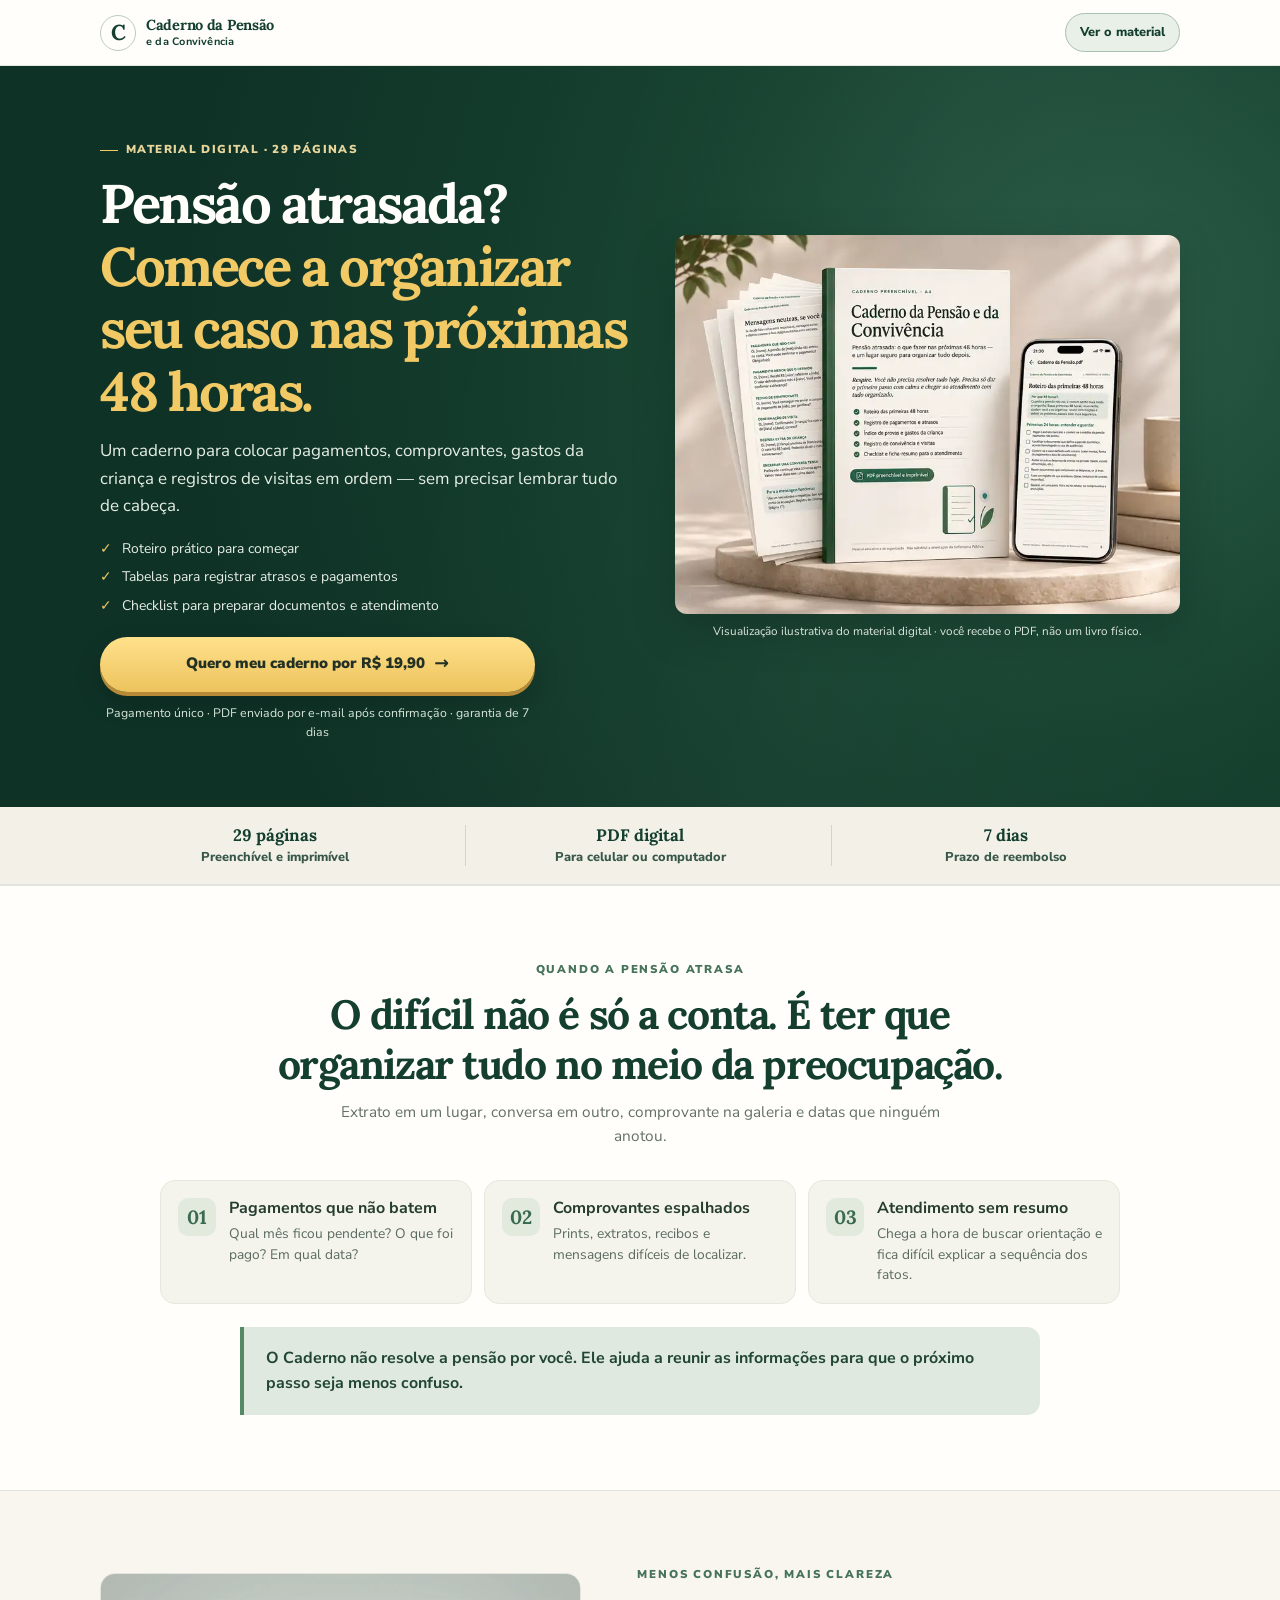
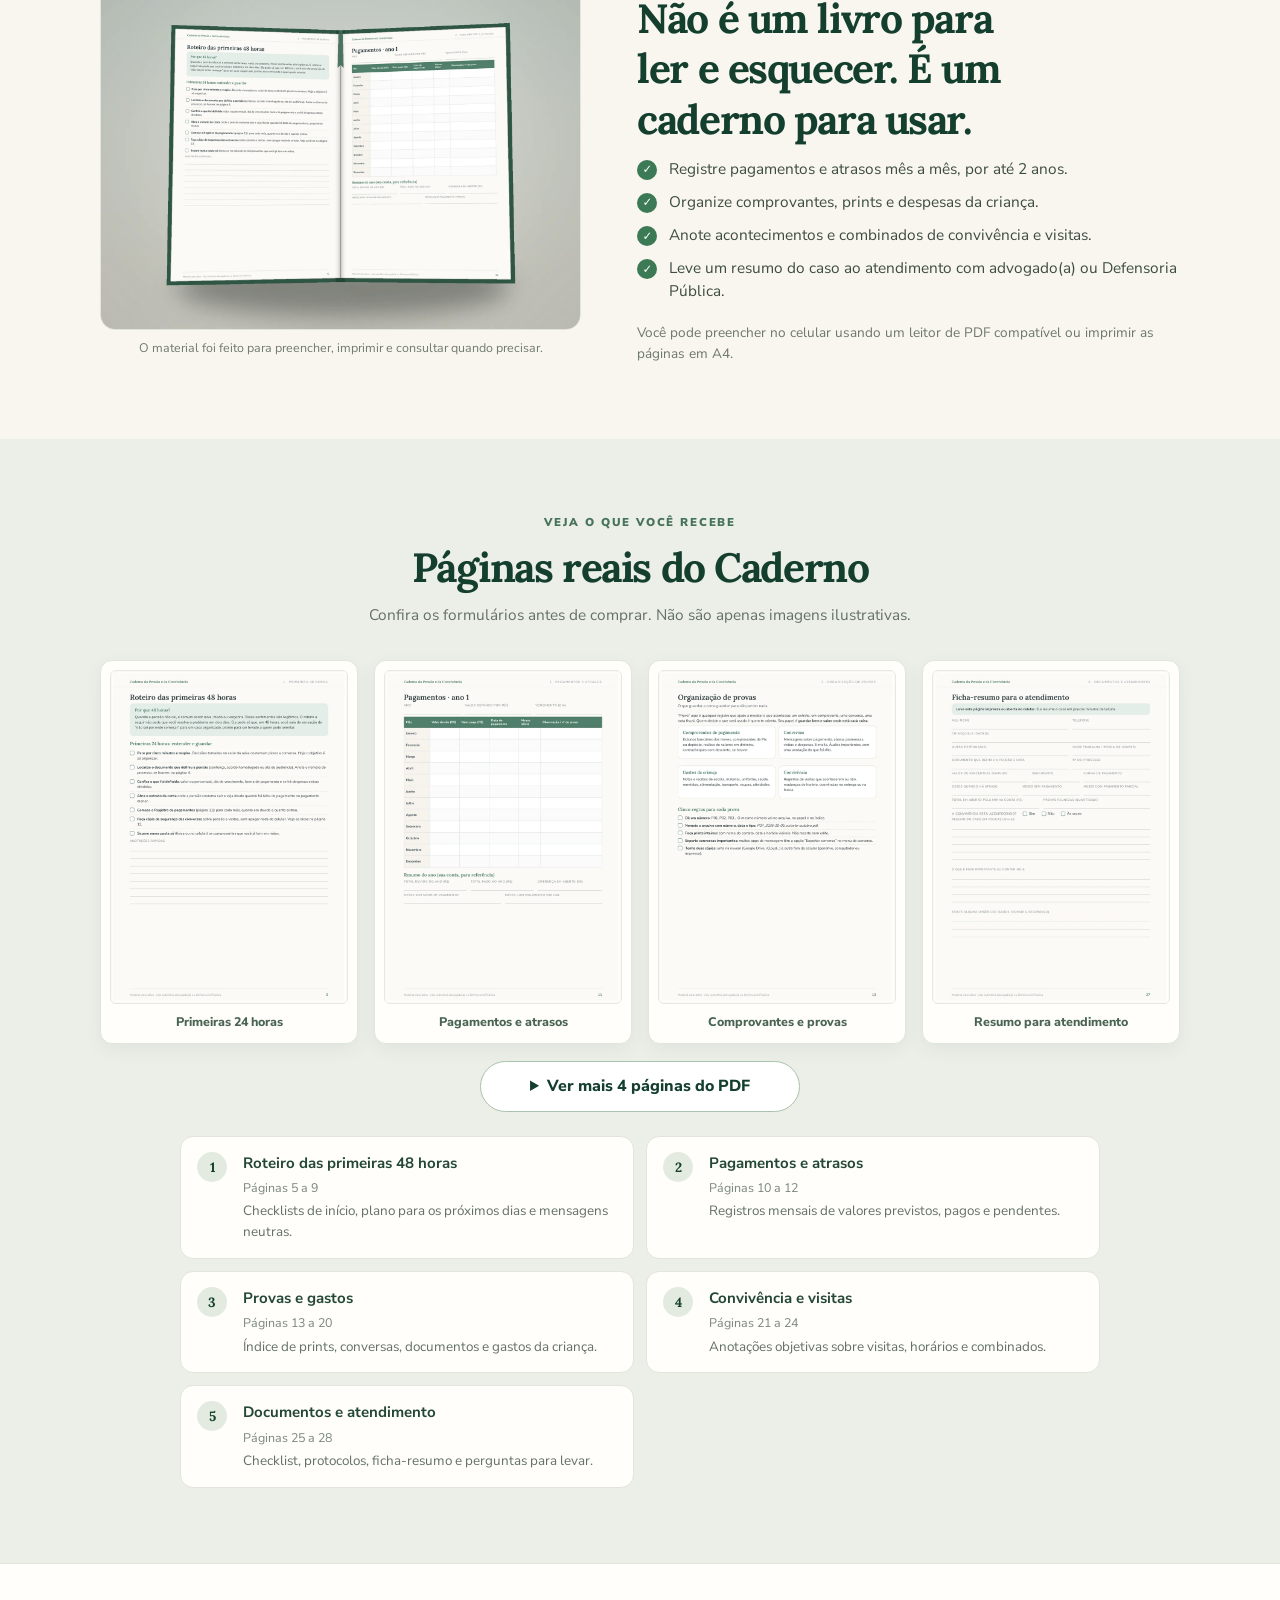
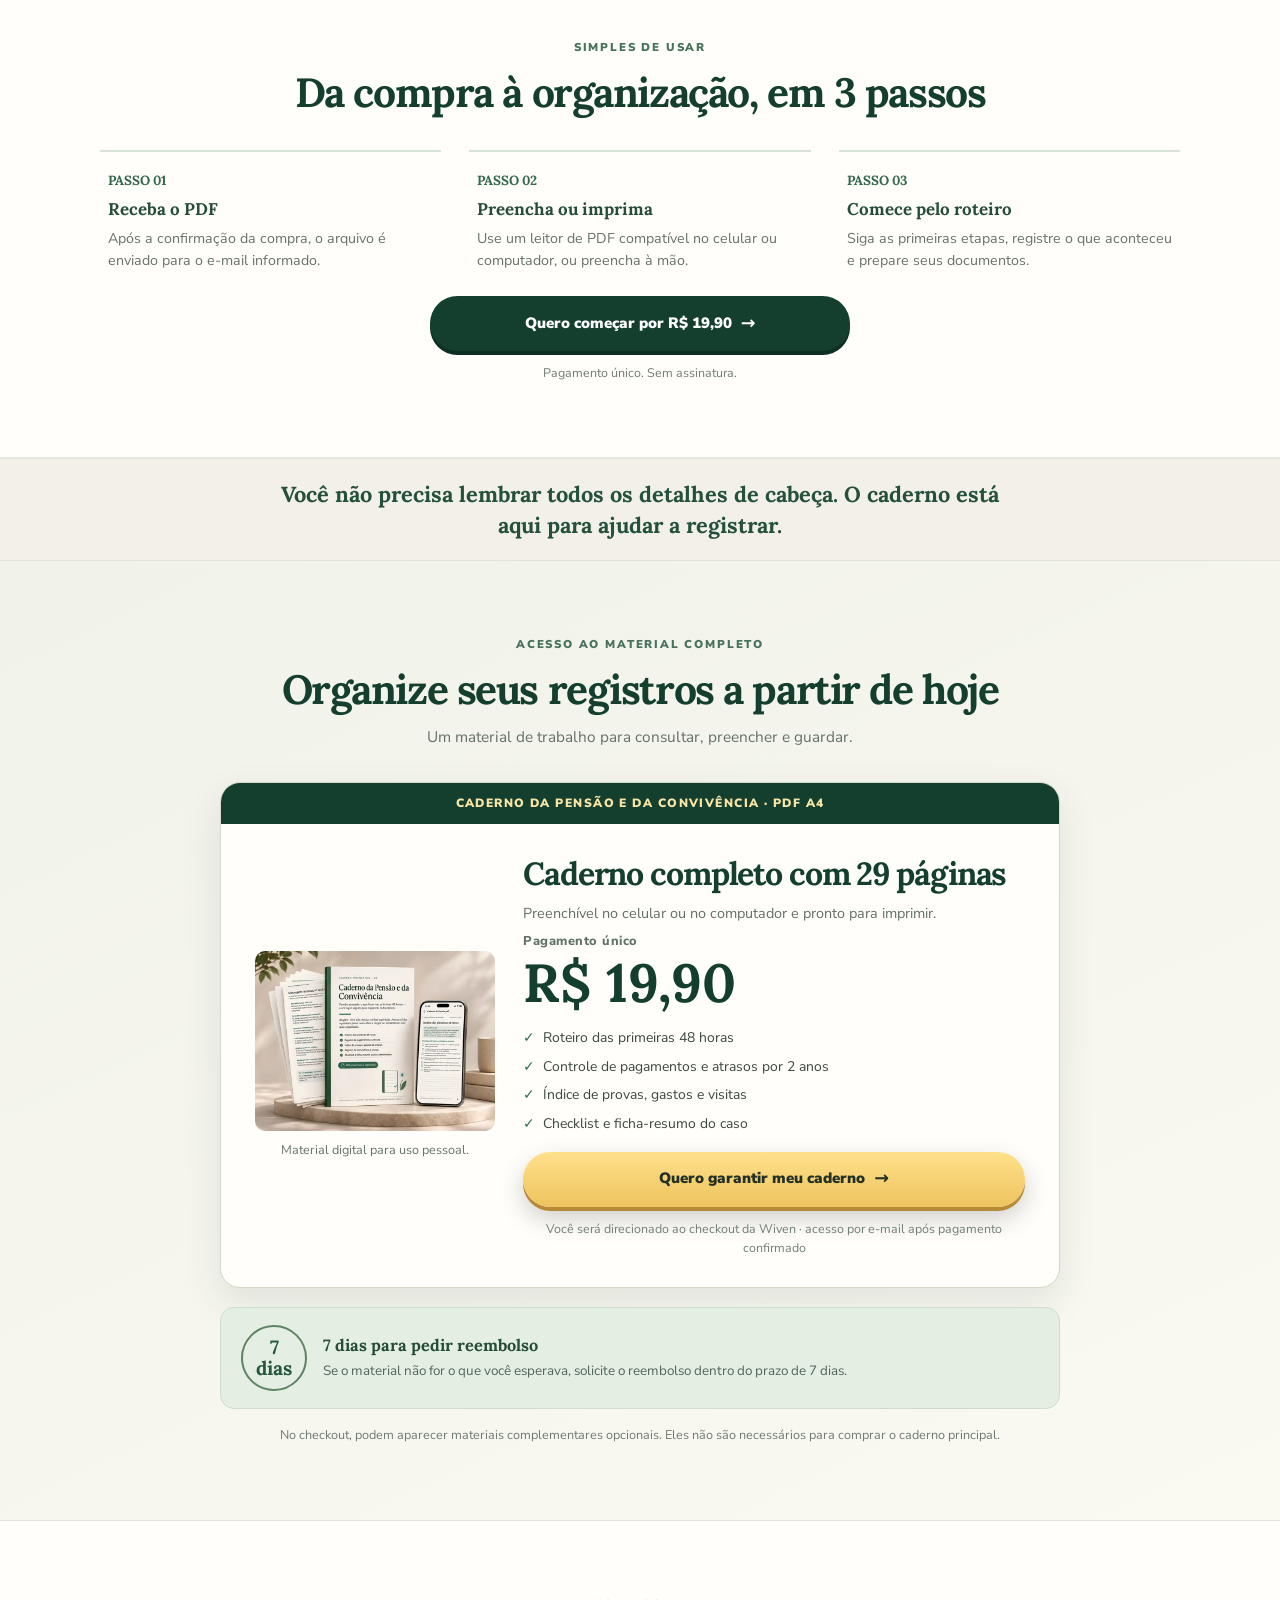
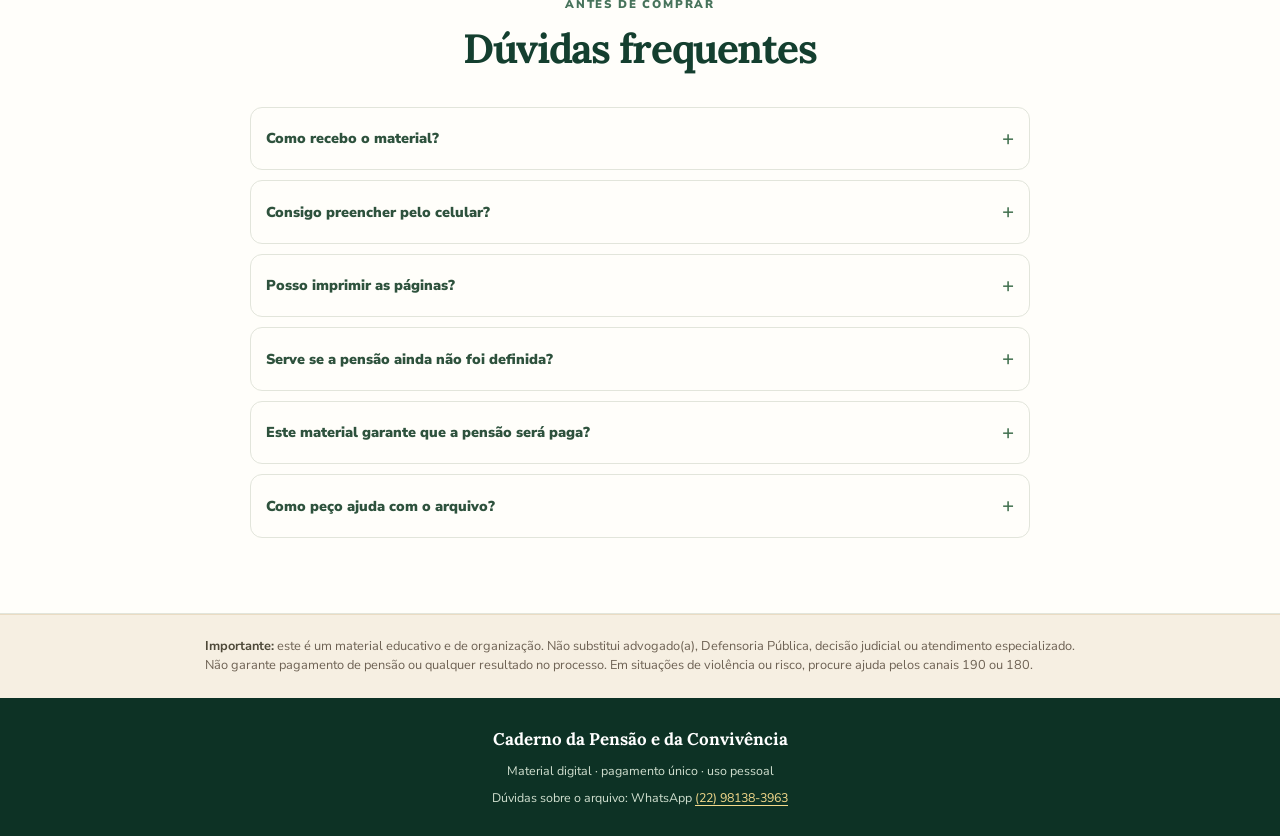
==== index.html @ 946fd2c1 "Redesign Pensao sales page: premium human-centered mobile-first landing" ====
<!doctype html>
<html lang="pt-BR">
<head>
  <meta charset="utf-8">
  <meta name="viewport" content="width=device-width,initial-scale=1">
  <meta name="theme-color" content="#143f2f">
  <meta name="robots" content="noindex,nofollow">
  <title>Caderno da Pensão e da Convivência | Organize seu caso</title>
  <meta name="description" content="Pensão atrasada? Caderno digital com 29 páginas para organizar pagamentos, atrasos, documentos, despesas e convivência. PDF preenchível e imprimível por R$ 19,90.">
  <link rel="canonical" href="https://mundoimprimivel.online/">
  <meta property="og:type" content="website">
  <meta property="og:locale" content="pt_BR">
  <meta property="og:title" content="Caderno da Pensão e da Convivência">
  <meta property="og:description" content="29 páginas para registrar pagamentos, atrasos, gastos, provas e visitas. Material digital preenchível e imprimível.">
  <meta property="og:image" content="https://mundoimprimivel.online/assets/mockup-hero-premium.webp">
  <meta name="twitter:card" content="summary_large_image">
  <link rel="preconnect" href="https://fonts.googleapis.com">
  <link rel="preconnect" href="https://fonts.gstatic.com" crossorigin>
  <link rel="preload" href="assets/mockup-hero-premium.webp" as="image" type="image/webp">
  <link href="https://fonts.googleapis.com/css2?family=Lora:wght@500;600;700&family=Nunito+Sans:wght@400;600;700;800;900&display=swap" rel="stylesheet">
  <link rel="stylesheet" href="landing-v2.css">

  <!-- Meta Pixel: pageview + visualizacao de produto. Compra somente na Wiven. -->
  <script>
    !function(f,b,e,v,n,t,s){if(f.fbq)return;n=f.fbq=function(){n.callMethod?
    n.callMethod.apply(n,arguments):n.queue.push(arguments)};if(!f._fbq)f._fbq=n;
    n.push=n;n.loaded=!0;n.version='2.0';n.queue=[];t=b.createElement(e);t.async=!0;
    t.src=v;s=b.getElementsByTagName(e)[0];s.parentNode.insertBefore(t,s)}
    (window,document,'script','https://connect.facebook.net/en_US/fbevents.js');
    fbq('init','1186425164337289');
    fbq('track','PageView');
    fbq('track','ViewContent',{content_name:'Caderno da Pensao e da Convivencia',content_type:'product'});
  </script>
  <noscript><img height="1" width="1" style="display:none" alt="" src="https://www.facebook.com/tr?id=1186425164337289&amp;ev=PageView&amp;noscript=1"></noscript>
</head>
<body>
<a class="skip" href="#conteudo">Pular para o conteúdo</a>
<header class="topbar">
  <div class="container nav">
    <a class="brand" href="#inicio" aria-label="Voltar ao início da página">
      <span class="brand-icon" aria-hidden="true">C</span>
      <span>Caderno da Pensão<small>e da Convivência</small></span>
    </a>
    <a class="nav-action" href="#previas">Ver o material</a>
  </div>
</header>

<main id="conteudo">
  <section class="hero" id="inicio" aria-labelledby="hero-title">
    <div class="container hero-layout">
      <div class="hero-copy">
        <p class="hero-kicker">Material digital · 29 páginas</p>
        <h1 id="hero-title">Pensão atrasada?<br><em>Comece a organizar seu caso nas próximas 48 horas.</em></h1>
        <p class="hero-lead">Um caderno para colocar pagamentos, comprovantes, gastos da criança e registros de visitas em ordem — sem precisar lembrar tudo de cabeça.</p>
        <ul class="hero-list">
          <li>Roteiro prático para começar</li>
          <li>Tabelas para registrar atrasos e pagamentos</li>
          <li>Checklist para preparar documentos e atendimento</li>
        </ul>
        <div class="hero-offer">
          <a class="button checkout-link" href="https://checkout.wiven.com.br/checkout/cmwqzun040dp701ol4zjjmjjb?offer=0DXLAD1">Quero meu caderno por R$ 19,90 <span class="button-arrow" aria-hidden="true">→</span></a>
          <p class="hero-note">Pagamento único · PDF enviado por e-mail após confirmação · garantia de 7 dias</p>
        </div>
      </div>
      <figure class="hero-image">
        <img src="assets/mockup-hero-premium.webp" alt="Caderno da Pensão e da Convivência com páginas impressas e visualização do PDF no celular" width="800" height="600" fetchpriority="high" decoding="async">
        <figcaption>Visualização ilustrativa do material digital · você recebe o PDF, não um livro físico.</figcaption>
      </figure>
    </div>
  </section>

  <div class="proof-strip" aria-label="Informações essenciais sobre o produto">
    <div class="container proof-grid">
      <div class="proof"><b>29 páginas</b>Preenchível e imprimível</div>
      <div class="proof"><b>PDF digital</b>Para celular ou computador</div>
      <div class="proof"><b>7 dias</b>Prazo de reembolso</div>
    </div>
  </div>

  <section class="section section-alt" id="problema" aria-labelledby="pain-title">
    <div class="container">
      <div class="section-heading">
        <p class="eyebrow">Quando a pensão atrasa</p>
        <h2 id="pain-title">O difícil não é só a conta. É ter que organizar tudo no meio da preocupação.</h2>
        <p class="section-lead">Extrato em um lugar, conversa em outro, comprovante na galeria e datas que ninguém anotou.</p>
      </div>
      <div class="pain-list">
        <article class="pain-item">
          <span class="pain-symbol" aria-hidden="true">01</span>
          <div><h3>Pagamentos que não batem</h3><p>Qual mês ficou pendente? O que foi pago? Em qual data?</p></div>
        </article>
        <article class="pain-item">
          <span class="pain-symbol" aria-hidden="true">02</span>
          <div><h3>Comprovantes espalhados</h3><p>Prints, extratos, recibos e mensagens difíceis de localizar.</p></div>
        </article>
        <article class="pain-item">
          <span class="pain-symbol" aria-hidden="true">03</span>
          <div><h3>Atendimento sem resumo</h3><p>Chega a hora de buscar orientação e fica difícil explicar a sequência dos fatos.</p></div>
        </article>
      </div>
      <div class="bridge">O Caderno não resolve a pensão por você. Ele ajuda a reunir as informações para que o próximo passo seja menos confuso.</div>
    </div>
  </section>

  <section class="section" id="beneficios" aria-labelledby="benefits-title">
    <div class="container visual-feature">
      <figure>
        <img src="assets/mockup-caderno-aberto.webp" alt="Duas páginas internas reais do caderno aberto com formulários e campos para anotar informações" width="1600" height="1184" loading="lazy" decoding="async">
        <figcaption>O material foi feito para preencher, imprimir e consultar quando precisar.</figcaption>
      </figure>
      <div class="feature-copy">
        <p class="eyebrow">Menos confusão, mais clareza</p>
        <h2 id="benefits-title">Não é um livro para ler e esquecer. É um caderno para usar.</h2>
        <ul class="checks">
          <li>Registre pagamentos e atrasos mês a mês, por até 2 anos.</li>
          <li>Organize comprovantes, prints e despesas da criança.</li>
          <li>Anote acontecimentos e combinados de convivência e visitas.</li>
          <li>Leve um resumo do caso ao atendimento com advogado(a) ou Defensoria Pública.</li>
        </ul>
        <p class="feature-caption">Você pode preencher no celular usando um leitor de PDF compatível ou imprimir as páginas em A4.</p>
      </div>
    </div>
  </section>

  <section class="section pages-section" id="previas" aria-labelledby="pages-title">
    <div class="container">
      <div class="section-heading">
        <p class="eyebrow">Veja o que você recebe</p>
        <h2 id="pages-title">Páginas reais do Caderno</h2>
        <p class="section-lead">Confira os formulários antes de comprar. Não são apenas imagens ilustrativas.</p>
      </div>
      <div class="pages-grid">
        <figure class="page"><img src="assets/preview-p05.webp" width="782" height="1100" alt="Página de roteiro das primeiras 24 horas" loading="lazy" decoding="async"><figcaption>Primeiras 24 horas</figcaption></figure>
        <figure class="page"><img src="assets/preview-p11.webp" width="782" height="1100" alt="Tabela mensal de pagamentos e atrasos" loading="lazy" decoding="async"><figcaption>Pagamentos e atrasos</figcaption></figure>
        <figure class="page"><img src="assets/preview-p13.webp" width="782" height="1100" alt="Página de organização de provas e documentos" loading="lazy" decoding="async"><figcaption>Comprovantes e provas</figcaption></figure>
        <figure class="page"><img src="assets/preview-p27.webp" width="782" height="1100" alt="Ficha-resumo do caso para levar ao atendimento" loading="lazy" decoding="async"><figcaption>Resumo para atendimento</figcaption></figure>
      </div>
      <details class="more-pages">
        <summary>Ver mais 4 páginas do PDF</summary>
        <div class="pages-grid">
          <figure class="page"><img src="assets/preview-p01.webp" width="782" height="1100" alt="Capa interna do caderno" loading="lazy" decoding="async"><figcaption>Capa interna</figcaption></figure>
          <figure class="page"><img src="assets/preview-p08.webp" width="782" height="1100" alt="Página de modelos de mensagens neutras" loading="lazy" decoding="async"><figcaption>Mensagens neutras</figcaption></figure>
          <figure class="page"><img src="assets/preview-p22.webp" width="782" height="1100" alt="Página de registro de convivência e visitas" loading="lazy" decoding="async"><figcaption>Visitas e convivência</figcaption></figure>
          <figure class="page"><img src="assets/preview-p25.webp" width="782" height="1100" alt="Checklist de documentos para atendimento" loading="lazy" decoding="async"><figcaption>Checklist de documentos</figcaption></figure>
        </div>
      </details>
      <ol class="content-list" aria-label="Conteúdo completo por tema">
        <li><span class="content-num">1</span><div><strong>Roteiro das primeiras 48 horas</strong><small>Páginas 5 a 9</small><p>Checklists de início, plano para os próximos dias e mensagens neutras.</p></div></li>
        <li><span class="content-num">2</span><div><strong>Pagamentos e atrasos</strong><small>Páginas 10 a 12</small><p>Registros mensais de valores previstos, pagos e pendentes.</p></div></li>
        <li><span class="content-num">3</span><div><strong>Provas e gastos</strong><small>Páginas 13 a 20</small><p>Índice de prints, conversas, documentos e gastos da criança.</p></div></li>
        <li><span class="content-num">4</span><div><strong>Convivência e visitas</strong><small>Páginas 21 a 24</small><p>Anotações objetivas sobre visitas, horários e combinados.</p></div></li>
        <li><span class="content-num">5</span><div><strong>Documentos e atendimento</strong><small>Páginas 25 a 28</small><p>Checklist, protocolos, ficha-resumo e perguntas para levar.</p></div></li>
      </ol>
    </div>
  </section>

  <section class="section section-alt" id="como-funciona" aria-labelledby="how-title">
    <div class="container">
      <div class="section-heading">
        <p class="eyebrow">Simples de usar</p>
        <h2 id="how-title">Da compra à organização, em 3 passos</h2>
      </div>
      <div class="steps">
        <div class="step"><span class="step-number">PASSO 01</span><h3>Receba o PDF</h3><p>Após a confirmação da compra, o arquivo é enviado para o e-mail informado.</p></div>
        <div class="step"><span class="step-number">PASSO 02</span><h3>Preencha ou imprima</h3><p>Use um leitor de PDF compatível no celular ou computador, ou preencha à mão.</p></div>
        <div class="step"><span class="step-number">PASSO 03</span><h3>Comece pelo roteiro</h3><p>Siga as primeiras etapas, registre o que aconteceu e prepare seus documentos.</p></div>
      </div>
      <div class="cta-inline">
        <a class="button checkout-link" href="https://checkout.wiven.com.br/checkout/cmwqzun040dp701ol4zjjmjjb?offer=0DXLAD1">Quero começar por R$ 19,90 <span class="button-arrow" aria-hidden="true">→</span></a>
        <p>Pagamento único. Sem assinatura.</p>
      </div>
    </div>
  </section>

  <div class="section-break"><div class="container"><p>Você não precisa lembrar todos os detalhes de cabeça. O caderno está aqui para ajudar a registrar.</p></div></div>

  <section class="section price-section" id="preco" aria-labelledby="pricing-title">
    <div class="container">
      <div class="section-heading">
        <p class="eyebrow">Acesso ao material completo</p>
        <h2 id="pricing-title">Organize seus registros a partir de hoje</h2>
        <p class="section-lead">Um material de trabalho para consultar, preencher e guardar.</p>
      </div>
      <div class="price-card">
        <div class="price-ribbon">Caderno da Pensão e da Convivência · PDF A4</div>
        <div class="price-layout">
          <div class="price-art">
            <img src="assets/mockup-hero-premium.webp" width="800" height="600" alt="Mockup do Caderno da Pensão e da Convivência" loading="lazy" decoding="async">
            <p>Material digital para uso pessoal.</p>
          </div>
          <div class="price-copy">
            <h2>Caderno completo com 29 páginas</h2>
            <p class="price-intro">Preenchível no celular ou no computador e pronto para imprimir.</p>
            <span class="price-label">Pagamento único</span>
            <strong class="price-value">R$ 19,90</strong>
            <ul class="price-list">
              <li>Roteiro das primeiras 48 horas</li>
              <li>Controle de pagamentos e atrasos por 2 anos</li>
              <li>Índice de provas, gastos e visitas</li>
              <li>Checklist e ficha-resumo do caso</li>
            </ul>
            <a class="button checkout-link" href="https://checkout.wiven.com.br/checkout/cmwqzun040dp701ol4zjjmjjb?offer=0DXLAD1">Quero garantir meu caderno <span class="button-arrow" aria-hidden="true">→</span></a>
            <p class="price-foot">Você será direcionado ao checkout da Wiven · acesso por e-mail após pagamento confirmado</p>
          </div>
        </div>
      </div>
      <div class="guarantee">
        <div class="guarantee-seal" aria-hidden="true">7<br>dias</div>
        <div><h3>7 dias para pedir reembolso</h3><p>Se o material não for o que você esperava, solicite o reembolso dentro do prazo de 7 dias.</p></div>
      </div>
      <p class="offer-small">No checkout, podem aparecer materiais complementares opcionais. Eles não são necessários para comprar o caderno principal.</p>
    </div>
  </section>

  <section class="section section-alt" id="duvidas" aria-labelledby="faq-title">
    <div class="container">
      <div class="section-heading">
        <p class="eyebrow">Antes de comprar</p>
        <h2 id="faq-title">Dúvidas frequentes</h2>
      </div>
      <div class="faq-list">
        <details><summary>Como recebo o material?</summary><p>Depois da confirmação do pagamento, o PDF é enviado para o e-mail informado na compra. Confira também spam e promoções.</p></details>
        <details><summary>Consigo preencher pelo celular?</summary><p>Sim, usando um aplicativo leitor de PDF com suporte a formulários, como o Adobe Acrobat Reader. Se o visualizador não permitir edição, abra em outro leitor ou imprima.</p></details>
        <details><summary>Posso imprimir as páginas?</summary><p>Sim. O arquivo é em tamanho A4 e pode ser impresso para uso pessoal.</p></details>
        <details><summary>Serve se a pensão ainda não foi definida?</summary><p>O caderno também ajuda a organizar gastos e convivência. Para pedir a fixação da pensão, procure orientação de advogado(a) ou da Defensoria Pública.</p></details>
        <details><summary>Este material garante que a pensão será paga?</summary><p>Não. É um material educativo e de organização, não um serviço jurídico. Ele não substitui a orientação profissional nem garante resultado judicial.</p></details>
        <details><summary>Como peço ajuda com o arquivo?</summary><p>Para dúvidas de acesso ao PDF, entre em contato no WhatsApp <a href="https://wa.me/5522981383963" rel="noopener noreferrer">(22) 98138-3963</a>. O suporte não presta orientação jurídica.</p></details>
      </div>
    </div>
  </section>

  <aside class="disclaimer">
    <div class="container">
      <p><strong>Importante:</strong> este é um material educativo e de organização. Não substitui advogado(a), Defensoria Pública, decisão judicial ou atendimento especializado. Não garante pagamento de pensão ou qualquer resultado no processo. Em situações de violência ou risco, procure ajuda pelos canais 190 ou 180.</p>
    </div>
  </aside>
</main>

<footer class="footer">
  <div class="container">
    <strong>Caderno da Pensão e da Convivência</strong>
    <p>Material digital · pagamento único · uso pessoal</p>
    <p>Dúvidas sobre o arquivo: WhatsApp <a href="https://wa.me/5522981383963" rel="noopener noreferrer">(22) 98138-3963</a></p>
  </div>
</footer>

<div class="sticky-buy" id="sticky-buy" aria-label="Comprar o Caderno da Pensão">
  <span class="sticky-price">Pagamento único<strong>R$ 19,90</strong></span>
  <a class="checkout-link" href="https://checkout.wiven.com.br/checkout/cmwqzun040dp701ol4zjjmjjb?offer=0DXLAD1">Quero meu caderno →</a>
</div>
<script>
(function () {
  'use strict';
  // Mantém somente parâmetros de campanha conhecidos nos links originais da Wiven.
  try {
    var incoming=new URLSearchParams(window.location.search);
    var allowed=['utm_source','utm_medium','utm_campaign','utm_content','utm_term','fbclid'];
    document.querySelectorAll('a.checkout-link').forEach(function(a){
      var url=new URL(a.href);
      if(url.hostname!=='checkout.wiven.com.br')return;
      allowed.forEach(function(key){var val=incoming.get(key);if(val && val.length<500)url.searchParams.set(key,val)});
      a.href=url.toString();
    });
  } catch (e) {}
  // Barra fixa só aparece quando o visitante ultrapassou o primeiro bloco.
  var hero=document.querySelector('.hero');
  var sticky=document.getElementById('sticky-buy');
  if(hero&&sticky&&'IntersectionObserver' in window){
    new IntersectionObserver(function(entries){
      entries.forEach(function(entry){sticky.classList.toggle('is-visible',!entry.isIntersecting&&entry.boundingClientRect.top<0)});
    },{threshold:0}).observe(hero);
  }
})();
</script>
</body>
</html>
---- landing-v2.css ----
/* Caderno da Pensao — landing v2. Mobile-first, sem frameworks. */
:root {
  --green:#143f2f;--green-deep:#0f3227;--green-light:#245b44;
  --gold:#f1c965;--gold-deep:#d3a640;
  --cream:#f8f6ef;--paper:#fffefa;--mist:#ecefe7;--sage:#dfe9df;
  --ink:#23352d;--text:#3b4740;--muted:#68766d;--line:#e2e5db;
  --radius:18px;--font-title:"Lora",Georgia,serif;
  --font-text:"Nunito Sans",system-ui,-apple-system,"Segoe UI",sans-serif;
}
*{box-sizing:border-box}
html{scroll-behavior:smooth;scroll-padding-top:84px}
body{margin:0;background:var(--cream);font:400 16px/1.55 var(--font-text);color:var(--text);-webkit-font-smoothing:antialiased;overflow-x:hidden}
a{color:inherit}
a:focus-visible,summary:focus-visible{outline:3px solid var(--gold-deep);outline-offset:4px}
img{display:block;max-width:100%;height:auto}
button,summary{font:inherit}
.container{width:min(100% - 36px,1080px);margin:0 auto}
.skip{position:absolute;left:-9999px;z-index:99;padding:10px;background:white}
.skip:focus{left:10px;top:10px}
.topbar{background:#fffefa;border-bottom:1px solid #e6e8de;position:sticky;top:0;z-index:20}
.nav{min-height:65px;display:flex;justify-content:space-between;align-items:center;gap:14px}
.brand{display:inline-flex;align-items:center;gap:10px;text-decoration:none;color:var(--green);font:700 .91rem/1.1 var(--font-title);letter-spacing:-.02em}
.brand-icon{flex:0 0 36px;display:grid;place-items:center;width:36px;height:36px;border:1.5px solid #b9ccbc;border-radius:50%;font-size:1.35rem;font-weight:700}
.brand small{display:block;margin-top:3px;font:700 .67rem/1.1 var(--font-text);letter-spacing:.02em}
.nav-action{font-weight:800;font-size:.8rem;color:var(--green);text-decoration:none;border:1.5px solid #a9c1b0;background:#e8f0e7;border-radius:99px;padding:9px 14px;white-space:nowrap}
.nav-action:hover{background:#d7e6d7}
.hero{background:radial-gradient(circle at 88% 33%,#275944 0%,#16422f 34%,var(--green-deep) 77%);color:#f7f5eb;position:relative;overflow:hidden}
.hero:before{content:"";position:absolute;inset:0;pointer-events:none;opacity:.19;background:linear-gradient(105deg,transparent 35%,rgba(255,255,255,.14) 66%,transparent 100%)}
.hero-layout{position:relative;display:grid;gap:22px;padding:32px 0 29px}
.hero-kicker{display:inline-flex;align-items:center;gap:8px;font-size:.72rem;font-weight:900;text-transform:uppercase;letter-spacing:.12em;color:#e7d69b;margin:0 0 13px}
.hero-kicker:before{content:"";width:18px;height:1.5px;background:var(--gold)}
h1,h2,h3,p{overflow-wrap:break-word}
h1,h2,h3{font-family:var(--font-title)}
.hero h1{font-size:clamp(2.04rem,8.6vw,3.9rem);line-height:1.15;font-weight:700;letter-spacing:-.045em;margin:0 0 15px;text-wrap:balance;color:#fffefa}
.hero h1 em{font-style:normal;color:var(--gold)}
.hero-lead{color:#e5eee4;line-height:1.6;font-size:1rem;margin:0 0 19px;max-width:560px}
.hero-list{display:grid;gap:7px;padding:0;margin:0 0 20px;list-style:none;color:#e7eee7;font-size:.87rem}
.hero-list li:before{content:"✓";font-weight:900;color:var(--gold);margin-right:10px}
.hero-image{margin:0 auto;max-width:590px;width:100%;position:relative}
.hero-image img{width:100%;height:auto;border-radius:12px;box-shadow:0 16px 45px rgba(0,0,0,.19)}
.hero-image figcaption{font-size:.73rem;color:#dce5dc;margin-top:8px;text-align:center}
.hero-offer{max-width:435px}
.button{display:flex;align-items:center;justify-content:center;gap:9px;width:100%;min-height:55px;border:0;border-radius:999px;padding:12px 18px;background:linear-gradient(180deg,#ffe18c 0%,#edc35d 100%);box-shadow:0 4px 0 #b68a36,0 11px 26px rgba(0,0,0,.2);color:#233024;text-align:center;text-decoration:none;font-weight:900;font-size:.94rem;line-height:1.3;transition:transform .15s,box-shadow .15s}
.button:hover{background:#ffdb78;transform:translateY(-1px)}
.button:active{transform:translateY(2px);box-shadow:0 2px 0 #b68a36}
.button-arrow{font-size:1.1rem;line-height:1}
.hero-note{margin:12px 0 0;color:#d8e5da;font-size:.77rem;text-align:center}
.proof-strip{background:#f2f0e7;border-bottom:1px solid var(--line)}
.proof-grid{display:grid;grid-template-columns:repeat(3,1fr);gap:7px;padding:16px 0}
.proof{min-width:0;text-align:center;line-height:1.3;padding:0 4px;color:#385749;font-size:.72rem;font-weight:800}
.proof+.proof{border-left:1px solid #cbd8cc}
.proof b{display:block;color:var(--green);font-size:.93rem;font-family:var(--font-title);margin-bottom:3px}
.section{padding:46px 0}
.section-alt{background:#fffefa;border-top:1px solid var(--line);border-bottom:1px solid var(--line)}
.section-heading{text-align:center;max-width:750px;margin:0 auto 25px}
.eyebrow{font-size:.71rem;color:#47735b;text-transform:uppercase;letter-spacing:.16em;font-weight:900;margin:0 0 10px}
.section h2{font-weight:700;color:var(--green);letter-spacing:-.035em;font-size:clamp(1.6rem,6vw,2.55rem);line-height:1.23;margin:0 0 11px;text-wrap:balance}
.section-lead{margin:0 auto;color:#647168;max-width:620px;font-size:.96rem}
.pain-list{display:grid;gap:12px;max-width:960px;margin:0 auto}
.pain-item{display:flex;align-items:flex-start;gap:13px;background:#f4f4ed;border:1px solid #e8e7db;border-radius:15px;padding:17px}
.pain-symbol{font:700 1.2rem/1 var(--font-title);color:#3a6a50;background:#e2eade;width:38px;height:38px;flex:0 0 38px;display:grid;place-items:center;border-radius:10px}
.pain-item h3{font:700 1rem/1.35 var(--font-text);color:#253c2f;margin:0 0 4px}
.pain-item p{font-size:.86rem;line-height:1.5;color:#5a6a60;margin:0}
.bridge{margin:23px auto 0;max-width:800px;padding:19px 22px;background:var(--sage);border-left:4px solid #558b64;color:#214634;border-radius:0 13px 13px 0;font-weight:700}
.visual-feature{display:grid;gap:21px;align-items:center}
.visual-feature figure{margin:0}
.visual-feature img{border-radius:15px;background:#e7e8df;border:1px solid var(--line)}
.visual-feature figcaption{color:#717b71;font-size:.78rem;margin-top:8px;text-align:center}
.feature-copy h2{margin-bottom:14px}
.checks{list-style:none;padding:0;margin:0;display:grid;gap:11px}
.checks li{display:flex;align-items:flex-start;gap:12px;color:#3e4d43;font-size:.96rem;line-height:1.45}
.checks li:before{content:"✓";color:#fff;background:#3c7955;display:grid;place-items:center;font-size:.73rem;width:20px;height:20px;flex:0 0 20px;margin-top:2px;border-radius:50%;font-weight:900}
.feature-caption{margin:20px 0 0;color:#6d776d;font-size:.85rem}
.pages-section{background:#ecefe8}
.pages-grid{display:grid;grid-template-columns:repeat(2,minmax(0,1fr));gap:12px}
.page{margin:0;padding:9px;background:#fffefa;border-radius:12px;box-shadow:0 6px 18px rgba(19,63,47,.06);border:1px solid #e0e6dd}
.page img{width:100%;border-radius:6px;aspect-ratio:782/1100;object-fit:cover;border:1px solid #e5e9df}
.page figcaption{padding:8px 4px 2px;text-align:center;font-size:.78rem;font-weight:800;color:#496453}
.more-pages{margin-top:17px}
.more-pages summary{cursor:pointer;border:1px solid #aac3ad;border-radius:99px;padding:12px 16px;max-width:320px;margin:0 auto;text-align:center;color:var(--green);font-weight:800;background:white}
.more-pages[open] summary{margin-bottom:16px}
.content-list{margin:24px auto 0;display:grid;gap:12px;padding:0;list-style:none;max-width:920px}
.content-list li{background:#fffefa;border:1px solid var(--line);padding:15px 16px;border-radius:13px;display:grid;grid-template-columns:34px minmax(0,1fr);gap:12px}
.content-num{display:grid;place-items:center;width:30px;height:30px;background:#e3ebe1;border-radius:50%;font:700 .84rem var(--font-title);color:var(--green)}
.content-list strong{display:block;color:#244835;font-size:.94rem}
.content-list small{display:block;font-size:.78rem;color:#7a877d;margin:3px 0 4px}
.content-list p{margin:0;color:#637166;font-size:.84rem}
.steps{display:grid;gap:16px}
.step{border-top:2px solid #d8e3d7;padding:16px 8px 0}
.step-number{display:inline-block;color:#346846;font:700 .83rem var(--font-title);margin-bottom:7px}
.step h3{font-size:1.06rem;color:#264d37;margin:0 0 6px}
.step p{font-size:.89rem;color:#687368;margin:0}
.section-break{padding:20px 0;text-align:center;border-top:1px solid var(--line);border-bottom:1px solid var(--line);background:#f2f0e7}
.section-break p{font:700 clamp(1.07rem,4vw,1.36rem)/1.4 var(--font-title);color:#24513a;margin:0 auto;max-width:760px}
.cta-inline{margin:24px auto 0;max-width:420px}
.cta-inline .button{background:var(--green);box-shadow:0 4px 0 #0d2e22;color:white}
.cta-inline .button:hover{background:#205c42}
.cta-inline p{text-align:center;color:#707c71;font-size:.78rem;margin:12px 0 0}
.price-section{background:linear-gradient(155deg,#f1f2e9,#faf9f2)}
.price-card{max-width:840px;margin:0 auto;background:#fffefa;border:1px solid #d4d8c8;border-radius:20px;box-shadow:0 15px 38px rgba(33,59,43,.1);overflow:hidden}
.price-ribbon{padding:11px 18px;background:var(--green);color:#f9e5a6;text-transform:uppercase;text-align:center;font-size:.75rem;letter-spacing:.12em;font-weight:900}
.price-layout{padding:22px;display:grid;gap:17px;align-items:center}
.price-art img{max-width:250px;width:80%;margin:auto;border-radius:10px}
.price-art p{font-size:.79rem;color:#647469;text-align:center;margin:9px 0 0}
.price-copy{text-align:center}
.price-copy h2{margin:0 0 9px;font-size:clamp(1.42rem,5vw,2rem)}
.price-intro{font-size:.9rem;color:#647067;margin:0 0 8px}
.price-label{display:block;font-size:.8rem;letter-spacing:.04em;color:#617266;font-weight:800}
.price-value{display:block;margin:3px 0 16px;font:700 clamp(2.5rem,10vw,3.35rem)/1.05 var(--font-title);color:var(--green)}
.price-list{padding:0;margin:0 0 17px;list-style:none;display:grid;gap:7px;text-align:left;font-size:.87rem}
.price-list li:before{content:"✓";color:#277047;font-weight:900;margin-right:8px}
.price-foot{font-size:.78rem;color:#718075;margin:12px auto 0;text-align:center}
.offer-small{font-size:.79rem;color:#6f7b70;max-width:750px;text-align:center;margin:16px auto 0}
.guarantee{display:flex;align-items:center;gap:16px;max-width:840px;margin:19px auto 0;background:#e4eee2;border:1px solid #ccdfcb;border-radius:14px;padding:17px 20px}
.guarantee-seal{display:grid;place-items:center;flex:0 0 66px;width:66px;height:66px;border-radius:50%;border:2px solid #5c8363;color:#24573c;font:700 1.2rem var(--font-title);text-align:center;line-height:1.1}
.guarantee h3{font:700 1.02rem/1.3 var(--font-title);color:#254d36;margin:0 0 5px}
.guarantee p{font-size:.84rem;color:#52665a;margin:0}
.faq-list{display:grid;gap:10px;max-width:780px;margin:0 auto}
.faq-list details{border:1px solid var(--line);background:#fffefa;border-radius:12px;padding:0 15px}
.faq-list summary{cursor:pointer;padding:15px 0;display:flex;align-items:center;justify-content:space-between;gap:12px;color:#2e523d;font-size:.9rem;font-weight:900;list-style:none}
.faq-list summary::-webkit-details-marker{display:none}
.faq-list summary:after{content:"+";font-size:1.27rem;font-weight:600;color:#41704e}
.faq-list details[open] summary:after{content:"−"}
.faq-list details p{margin:-2px 0 15px;color:#5b6d62;font-size:.87rem}
.faq-list a{color:var(--green);font-weight:800}
.disclaimer{border-top:1px solid #eadcc4;background:#f6efe2;padding:22px 0}
.disclaimer p{font-size:.8rem;line-height:1.55;color:#6e6254;margin:0 auto;max-width:870px}
.disclaimer strong{color:#4e4939}
.footer{background:#0d3225;padding:30px 0 91px;color:#d1e0d0;text-align:center}
.footer strong{font:700 1.06rem var(--font-title);color:white}
.footer p{font-size:.78rem;max-width:700px;margin:8px auto 0}
.footer a{color:#f3d98b;text-underline-offset:3px}
.sticky-buy{display:none}
@media(min-width:640px){
  .container{width:min(100% - 52px,1080px)}
  .section{padding:61px 0}
  .pain-list{grid-template-columns:repeat(3,minmax(0,1fr))}
  .pages-grid{grid-template-columns:repeat(4,minmax(0,1fr));gap:16px}
  .steps{grid-template-columns:repeat(3,minmax(0,1fr));gap:28px}
  .proof-grid{gap:16px;padding:18px 0}
  .proof{font-size:.8rem}
  .proof b{font-size:1.04rem}
  .price-layout{grid-template-columns:240px 1fr;gap:28px;padding:30px 34px}
  .price-copy{text-align:left}
  .price-art img{width:100%}
}
@media(min-width:850px){
  .hero-layout{grid-template-columns:minmax(0,1.03fr) minmax(0,.97fr);gap:38px;align-items:center;padding:68px 0 65px}
  .hero h1{font-size:clamp(2.3rem,4.25vw,3.9rem)}
  .hero-lead{font-size:1.06rem}
  .hero-image{max-width:550px}
  .visual-feature{grid-template-columns:minmax(0,.94fr) minmax(0,1.06fr);gap:56px}
  .section{padding:75px 0}
  .section-heading{margin-bottom:33px}
  .content-list{grid-template-columns:repeat(2,minmax(0,1fr))}
  .footer{padding-bottom:28px}
}
@media(max-width:639px){
  .sticky-buy{position:fixed;bottom:0;left:0;right:0;display:flex;z-index:19;align-items:center;justify-content:space-between;gap:10px;background:rgba(255,254,250,.97);border-top:1px solid #d7ded5;padding:11px max(14px,env(safe-area-inset-right)) calc(11px + env(safe-area-inset-bottom));box-shadow:0 -8px 24px rgba(0,0,0,.1);transform:translateY(110%);transition:transform .24s ease}
  .sticky-buy.is-visible{transform:translateY(0)}
  .sticky-buy .sticky-price{font-size:.77rem;line-height:1.15;color:#54695c;white-space:nowrap}
  .sticky-buy .sticky-price strong{display:block;font:700 1.1rem var(--font-title);color:var(--green)}
  .sticky-buy a{font-size:.81rem;white-space:nowrap;text-decoration:none;background:var(--gold);color:#183628;font-weight:900;border-radius:99px;padding:12px 16px;min-height:43px;text-align:center}
  .hero-layout{gap:22px}
  .hero-image{max-width:420px}
  .hero-offer{max-width:440px}
  .guarantee{align-items:flex-start}
}
@media(prefers-reduced-motion:reduce){
  html{scroll-behavior:auto}
  *,*:before,*:after{transition:none!important;animation:none!important}
}
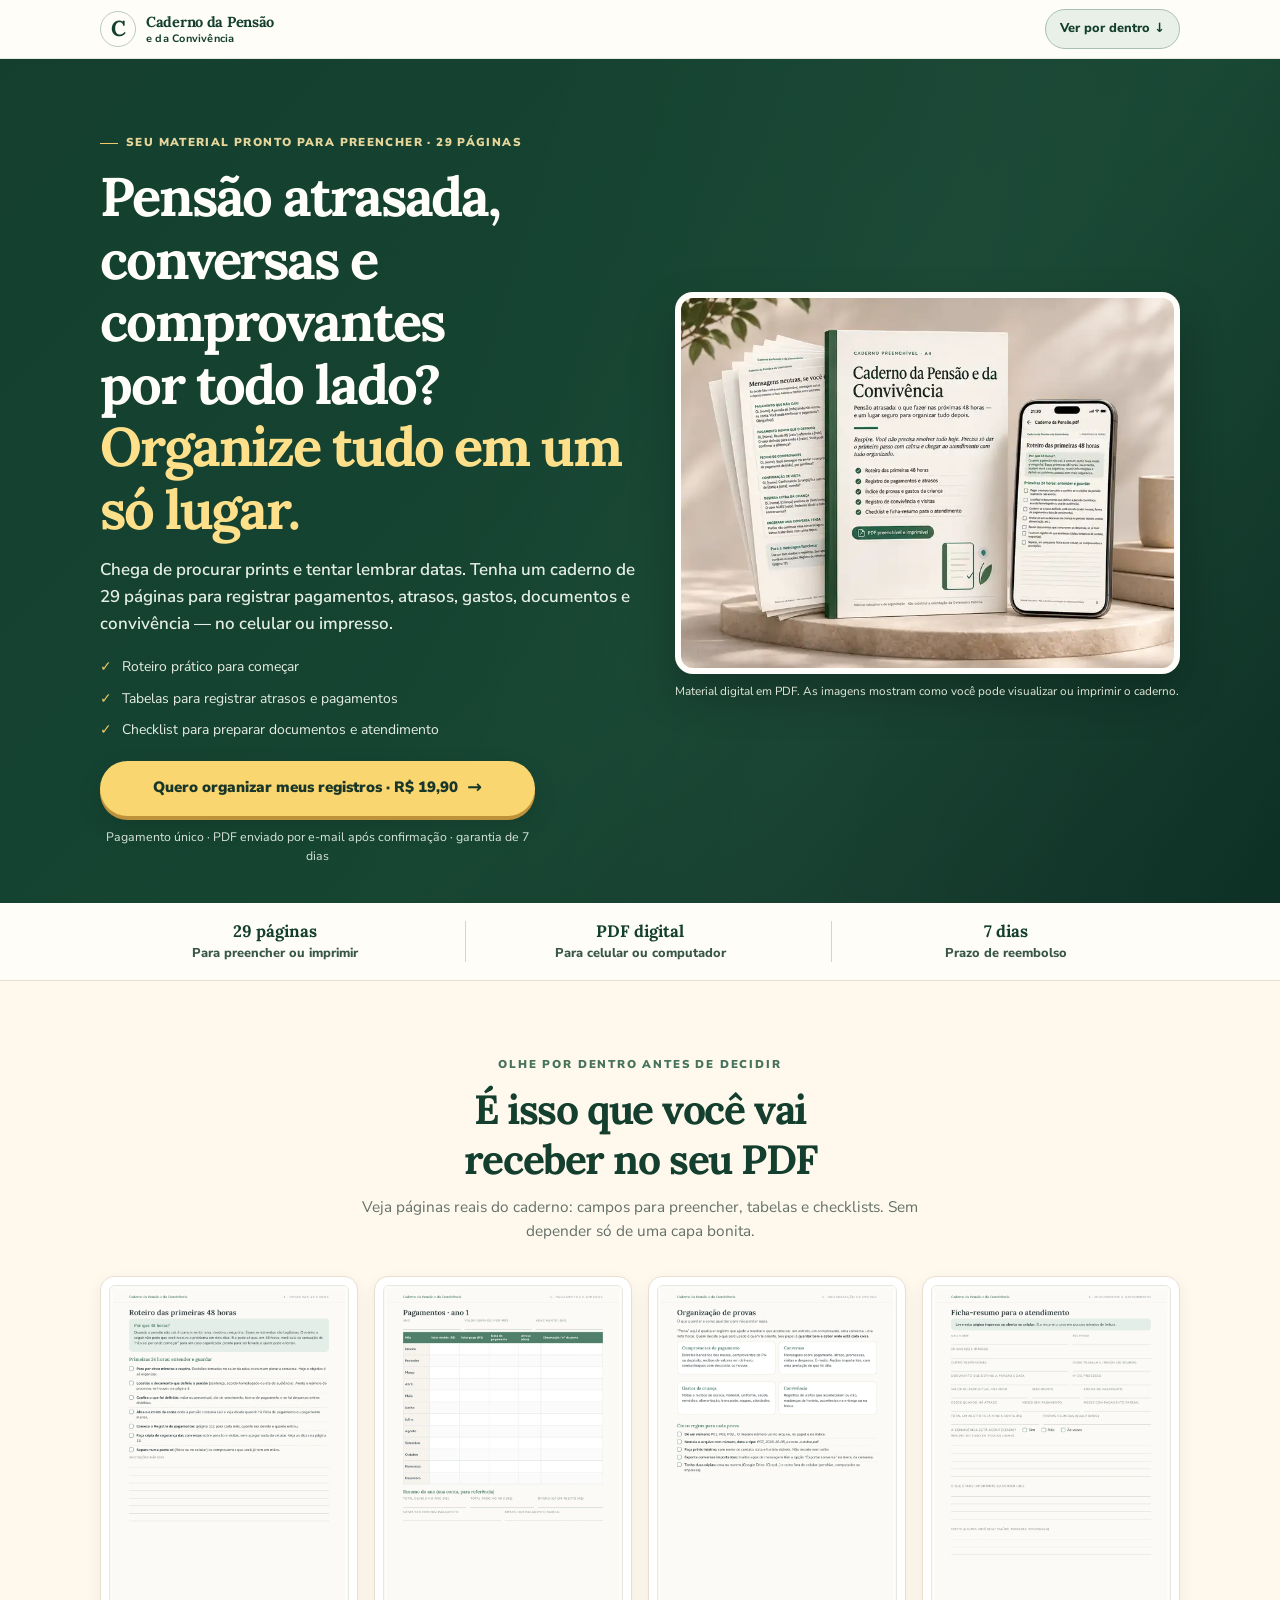
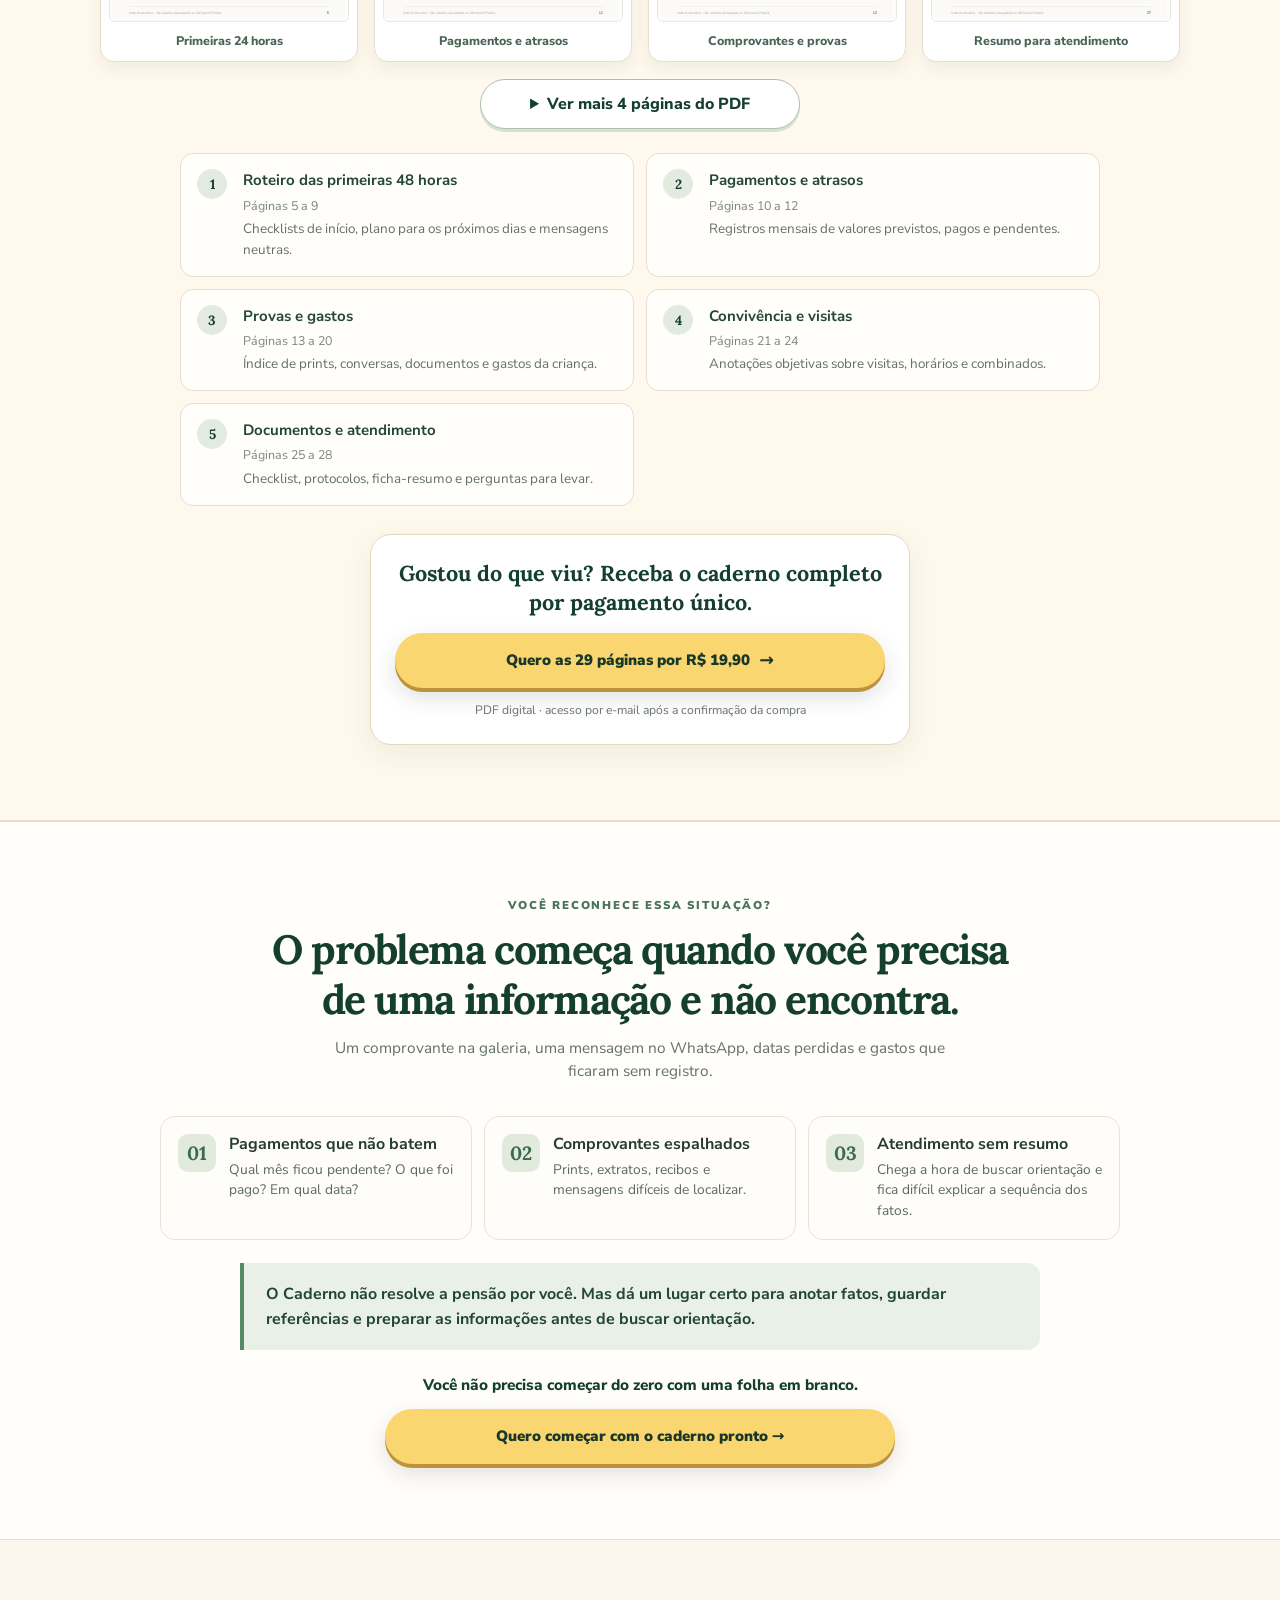
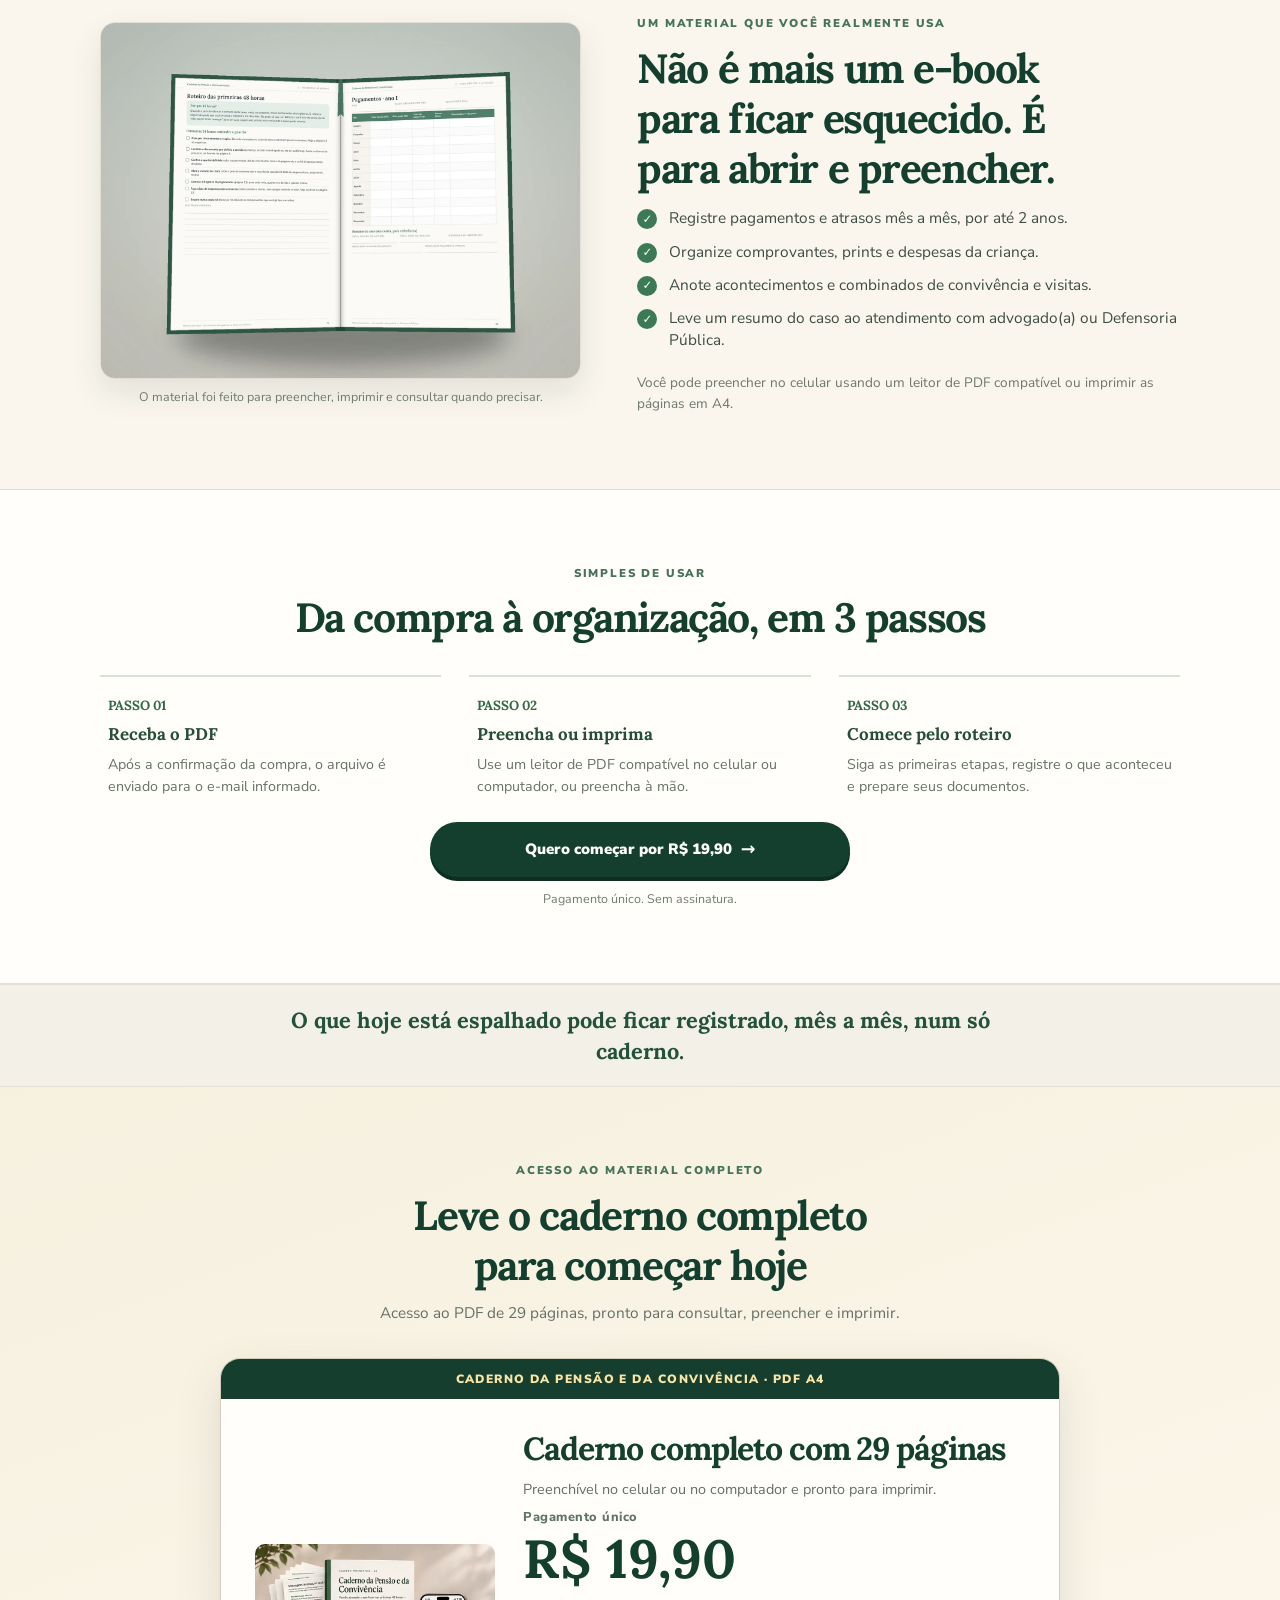
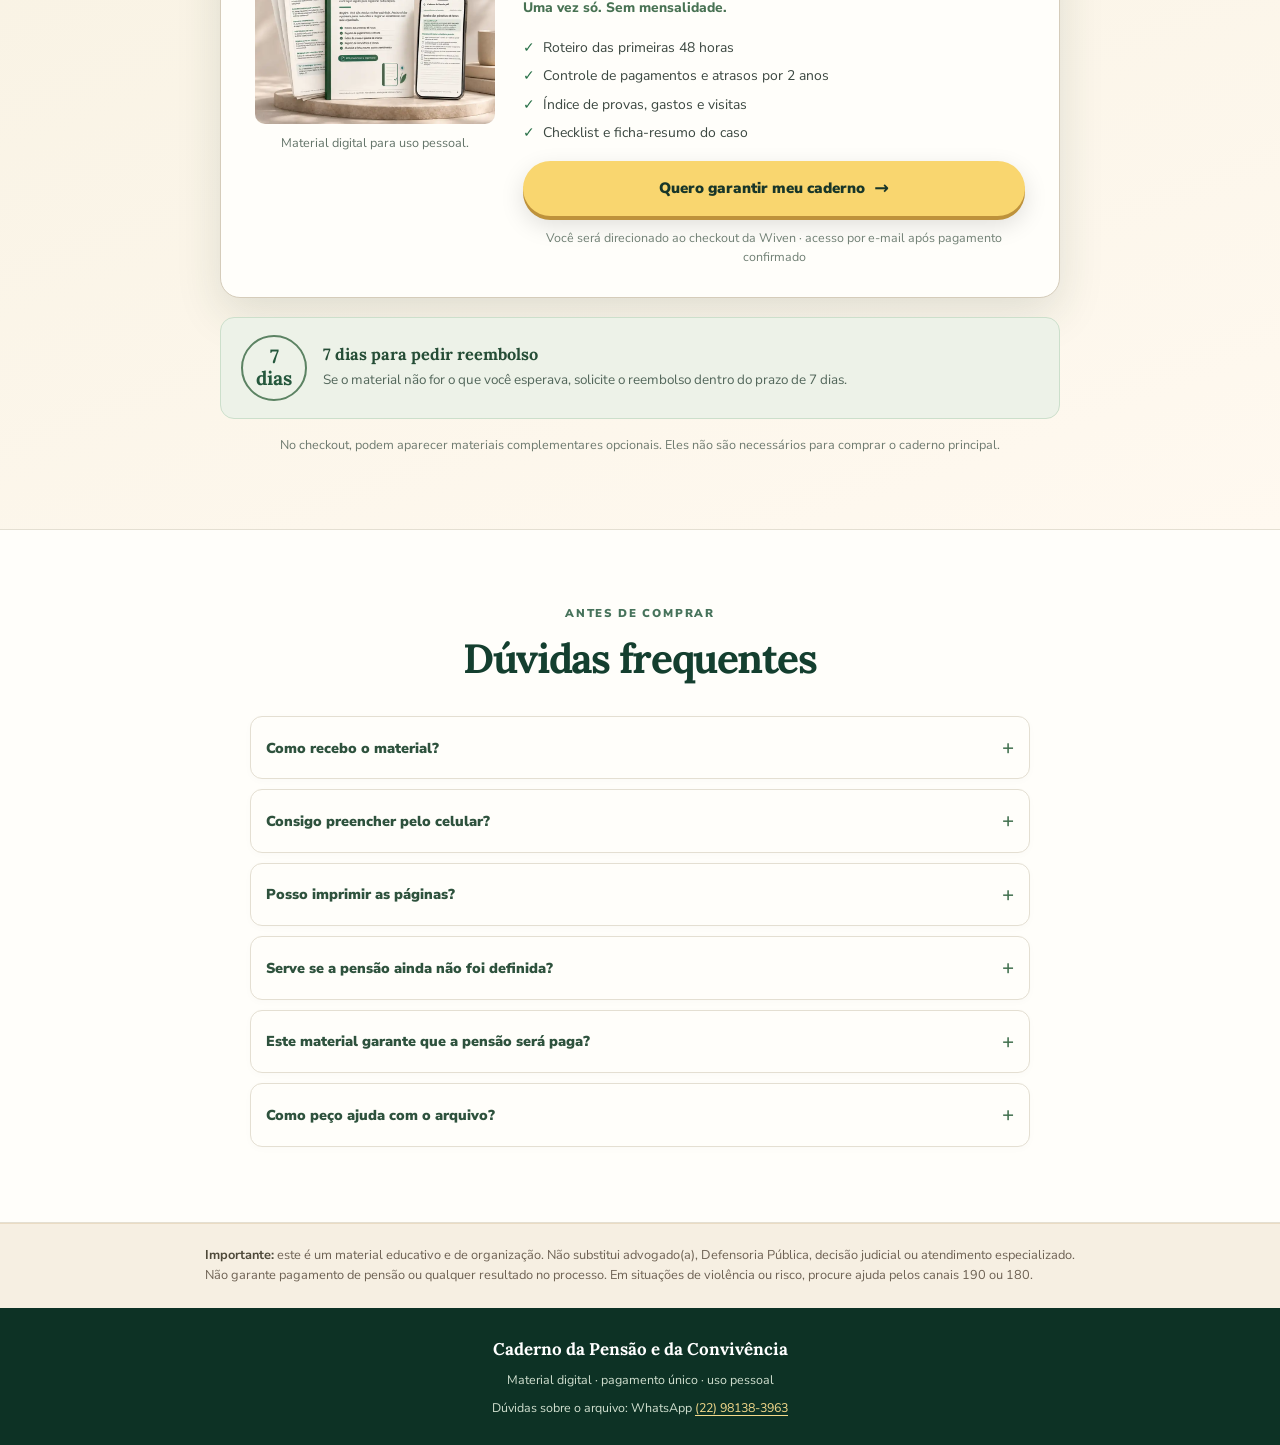
==== commit d391b8de: "Reorganiza página de vendas no modelo Atelier Pet com prévias e CTAs" ====
--- a/index.html
+++ b/index.html
@@ -41,7 +41,7 @@
       <span class="brand-icon" aria-hidden="true">C</span>
       <span>Caderno da Pensão<small>e da Convivência</small></span>
     </a>
-    <a class="nav-action" href="#previas">Ver o material</a>
+    <a class="nav-action" href="#previas">Ver por dentro ↓</a>
   </div>
 </header>
 
@@ -49,85 +49,40 @@
   <section class="hero" id="inicio" aria-labelledby="hero-title">
     <div class="container hero-layout">
       <div class="hero-copy">
-        <p class="hero-kicker">Material digital · 29 páginas</p>
-        <h1 id="hero-title">Pensão atrasada?<br><em>Comece a organizar seu caso nas próximas 48 horas.</em></h1>
-        <p class="hero-lead">Um caderno para colocar pagamentos, comprovantes, gastos da criança e registros de visitas em ordem — sem precisar lembrar tudo de cabeça.</p>
+        <p class="hero-kicker">Seu material pronto para preencher · 29 páginas</p>
+        <h1 id="hero-title">Pensão atrasada, conversas e comprovantes por todo lado?<br><em>Organize tudo em um só lugar.</em></h1>
+        <p class="hero-lead">Chega de procurar prints e tentar lembrar datas. Tenha um caderno de 29 páginas para registrar pagamentos, atrasos, gastos, documentos e convivência — no celular ou impresso.</p>
         <ul class="hero-list">
           <li>Roteiro prático para começar</li>
           <li>Tabelas para registrar atrasos e pagamentos</li>
           <li>Checklist para preparar documentos e atendimento</li>
         </ul>
         <div class="hero-offer">
-          <a class="button checkout-link" href="https://checkout.wiven.com.br/checkout/cmwqzun040dp701ol4zjjmjjb?offer=0DXLAD1">Quero meu caderno por R$ 19,90 <span class="button-arrow" aria-hidden="true">→</span></a>
+          <a class="button checkout-link" href="https://checkout.wiven.com.br/checkout/cmwqzun040dp701ol4zjjmjjb?offer=0DXLAD1">Quero organizar meus registros · R$ 19,90 <span class="button-arrow" aria-hidden="true">→</span></a>
           <p class="hero-note">Pagamento único · PDF enviado por e-mail após confirmação · garantia de 7 dias</p>
         </div>
       </div>
       <figure class="hero-image">
         <img src="assets/mockup-hero-premium.webp" alt="Caderno da Pensão e da Convivência com páginas impressas e visualização do PDF no celular" width="800" height="600" fetchpriority="high" decoding="async">
-        <figcaption>Visualização ilustrativa do material digital · você recebe o PDF, não um livro físico.</figcaption>
+        <figcaption>Material digital em PDF. As imagens mostram como você pode visualizar ou imprimir o caderno.</figcaption>
       </figure>
     </div>
   </section>
 
   <div class="proof-strip" aria-label="Informações essenciais sobre o produto">
     <div class="container proof-grid">
-      <div class="proof"><b>29 páginas</b>Preenchível e imprimível</div>
+      <div class="proof"><b>29 páginas</b>Para preencher ou imprimir</div>
       <div class="proof"><b>PDF digital</b>Para celular ou computador</div>
       <div class="proof"><b>7 dias</b>Prazo de reembolso</div>
     </div>
   </div>
 
-  <section class="section section-alt" id="problema" aria-labelledby="pain-title">
-    <div class="container">
-      <div class="section-heading">
-        <p class="eyebrow">Quando a pensão atrasa</p>
-        <h2 id="pain-title">O difícil não é só a conta. É ter que organizar tudo no meio da preocupação.</h2>
-        <p class="section-lead">Extrato em um lugar, conversa em outro, comprovante na galeria e datas que ninguém anotou.</p>
-      </div>
-      <div class="pain-list">
-        <article class="pain-item">
-          <span class="pain-symbol" aria-hidden="true">01</span>
-          <div><h3>Pagamentos que não batem</h3><p>Qual mês ficou pendente? O que foi pago? Em qual data?</p></div>
-        </article>
-        <article class="pain-item">
-          <span class="pain-symbol" aria-hidden="true">02</span>
-          <div><h3>Comprovantes espalhados</h3><p>Prints, extratos, recibos e mensagens difíceis de localizar.</p></div>
-        </article>
-        <article class="pain-item">
-          <span class="pain-symbol" aria-hidden="true">03</span>
-          <div><h3>Atendimento sem resumo</h3><p>Chega a hora de buscar orientação e fica difícil explicar a sequência dos fatos.</p></div>
-        </article>
-      </div>
-      <div class="bridge">O Caderno não resolve a pensão por você. Ele ajuda a reunir as informações para que o próximo passo seja menos confuso.</div>
-    </div>
-  </section>
-
-  <section class="section" id="beneficios" aria-labelledby="benefits-title">
-    <div class="container visual-feature">
-      <figure>
-        <img src="assets/mockup-caderno-aberto.webp" alt="Duas páginas internas reais do caderno aberto com formulários e campos para anotar informações" width="1600" height="1184" loading="lazy" decoding="async">
-        <figcaption>O material foi feito para preencher, imprimir e consultar quando precisar.</figcaption>
-      </figure>
-      <div class="feature-copy">
-        <p class="eyebrow">Menos confusão, mais clareza</p>
-        <h2 id="benefits-title">Não é um livro para ler e esquecer. É um caderno para usar.</h2>
-        <ul class="checks">
-          <li>Registre pagamentos e atrasos mês a mês, por até 2 anos.</li>
-          <li>Organize comprovantes, prints e despesas da criança.</li>
-          <li>Anote acontecimentos e combinados de convivência e visitas.</li>
-          <li>Leve um resumo do caso ao atendimento com advogado(a) ou Defensoria Pública.</li>
-        </ul>
-        <p class="feature-caption">Você pode preencher no celular usando um leitor de PDF compatível ou imprimir as páginas em A4.</p>
-      </div>
-    </div>
-  </section>
-
   <section class="section pages-section" id="previas" aria-labelledby="pages-title">
     <div class="container">
       <div class="section-heading">
-        <p class="eyebrow">Veja o que você recebe</p>
-        <h2 id="pages-title">Páginas reais do Caderno</h2>
-        <p class="section-lead">Confira os formulários antes de comprar. Não são apenas imagens ilustrativas.</p>
+        <p class="eyebrow">Olhe por dentro antes de decidir</p>
+        <h2 id="pages-title">É isso que você vai receber no seu PDF</h2>
+        <p class="section-lead">Veja páginas reais do caderno: campos para preencher, tabelas e checklists. Sem depender só de uma capa bonita.</p>
       </div>
       <div class="pages-grid">
         <figure class="page"><img src="assets/preview-p05.webp" width="782" height="1100" alt="Página de roteiro das primeiras 24 horas" loading="lazy" decoding="async"><figcaption>Primeiras 24 horas</figcaption></figure>
@@ -151,6 +106,57 @@
         <li><span class="content-num">4</span><div><strong>Convivência e visitas</strong><small>Páginas 21 a 24</small><p>Anotações objetivas sobre visitas, horários e combinados.</p></div></li>
         <li><span class="content-num">5</span><div><strong>Documentos e atendimento</strong><small>Páginas 25 a 28</small><p>Checklist, protocolos, ficha-resumo e perguntas para levar.</p></div></li>
       </ol>
+      <div class="preview-cta">
+        <p>Gostou do que viu? Receba o caderno completo por pagamento único.</p>
+        <a class="button checkout-link" href="https://checkout.wiven.com.br/checkout/cmwqzun040dp701ol4zjjmjjb?offer=0DXLAD1">Quero as 29 páginas por R$ 19,90 <span class="button-arrow" aria-hidden="true">→</span></a>
+        <small>PDF digital · acesso por e-mail após a confirmação da compra</small>
+      </div>
+    </div>
+  </section>
+
+  <section class="section section-alt" id="problema" aria-labelledby="pain-title">
+    <div class="container">
+      <div class="section-heading">
+        <p class="eyebrow">Você reconhece essa situação?</p>
+        <h2 id="pain-title">O problema começa quando você precisa de uma informação e não encontra.</h2>
+        <p class="section-lead">Um comprovante na galeria, uma mensagem no WhatsApp, datas perdidas e gastos que ficaram sem registro.</p>
+      </div>
+      <div class="pain-list">
+        <article class="pain-item">
+          <span class="pain-symbol" aria-hidden="true">01</span>
+          <div><h3>Pagamentos que não batem</h3><p>Qual mês ficou pendente? O que foi pago? Em qual data?</p></div>
+        </article>
+        <article class="pain-item">
+          <span class="pain-symbol" aria-hidden="true">02</span>
+          <div><h3>Comprovantes espalhados</h3><p>Prints, extratos, recibos e mensagens difíceis de localizar.</p></div>
+        </article>
+        <article class="pain-item">
+          <span class="pain-symbol" aria-hidden="true">03</span>
+          <div><h3>Atendimento sem resumo</h3><p>Chega a hora de buscar orientação e fica difícil explicar a sequência dos fatos.</p></div>
+        </article>
+      </div>
+      <div class="bridge">O Caderno não resolve a pensão por você. Mas dá um lugar certo para anotar fatos, guardar referências e preparar as informações antes de buscar orientação.</div>
+      <div class="section-mini-cta"><p>Você não precisa começar do zero com uma folha em branco.</p><a class="button checkout-link" href="https://checkout.wiven.com.br/checkout/cmwqzun040dp701ol4zjjmjjb?offer=0DXLAD1">Quero começar com o caderno pronto →</a></div>
+    </div>
+  </section>
+
+  <section class="section" id="beneficios" aria-labelledby="benefits-title">
+    <div class="container visual-feature">
+      <figure>
+        <img src="assets/mockup-caderno-aberto.webp" alt="Duas páginas internas reais do caderno aberto com formulários e campos para anotar informações" width="1600" height="1184" loading="lazy" decoding="async">
+        <figcaption>O material foi feito para preencher, imprimir e consultar quando precisar.</figcaption>
+      </figure>
+      <div class="feature-copy">
+        <p class="eyebrow">Um material que você realmente usa</p>
+        <h2 id="benefits-title">Não é mais um e-book para ficar esquecido. É para abrir e preencher.</h2>
+        <ul class="checks">
+          <li>Registre pagamentos e atrasos mês a mês, por até 2 anos.</li>
+          <li>Organize comprovantes, prints e despesas da criança.</li>
+          <li>Anote acontecimentos e combinados de convivência e visitas.</li>
+          <li>Leve um resumo do caso ao atendimento com advogado(a) ou Defensoria Pública.</li>
+        </ul>
+        <p class="feature-caption">Você pode preencher no celular usando um leitor de PDF compatível ou imprimir as páginas em A4.</p>
+      </div>
     </div>
   </section>
 
@@ -172,14 +178,14 @@
     </div>
   </section>
 
-  <div class="section-break"><div class="container"><p>Você não precisa lembrar todos os detalhes de cabeça. O caderno está aqui para ajudar a registrar.</p></div></div>
+  <div class="section-break"><div class="container"><p>O que hoje está espalhado pode ficar registrado, mês a mês, num só caderno.</p></div></div>
 
   <section class="section price-section" id="preco" aria-labelledby="pricing-title">
     <div class="container">
       <div class="section-heading">
         <p class="eyebrow">Acesso ao material completo</p>
-        <h2 id="pricing-title">Organize seus registros a partir de hoje</h2>
-        <p class="section-lead">Um material de trabalho para consultar, preencher e guardar.</p>
+        <h2 id="pricing-title">Leve o caderno completo para começar hoje</h2>
+        <p class="section-lead">Acesso ao PDF de 29 páginas, pronto para consultar, preencher e imprimir.</p>
       </div>
       <div class="price-card">
         <div class="price-ribbon">Caderno da Pensão e da Convivência · PDF A4</div>
@@ -192,7 +198,7 @@
             <h2>Caderno completo com 29 páginas</h2>
             <p class="price-intro">Preenchível no celular ou no computador e pronto para imprimir.</p>
             <span class="price-label">Pagamento único</span>
-            <strong class="price-value">R$ 19,90</strong>
+            <strong class="price-value">R$ 19,90</strong><p class="price-once">Uma vez só. Sem mensalidade.</p>
             <ul class="price-list">
               <li>Roteiro das primeiras 48 horas</li>
               <li>Controle de pagamentos e atrasos por 2 anos</li>
--- a/landing-v2.css
+++ b/landing-v2.css
@@ -170,3 +170,74 @@
   html{scroll-behavior:auto}
   *,*:before,*:after{transition:none!important;animation:none!important}
 }
+
+
+/* Estrutura de página de resposta direta: produto real, demonstração cedo e CTA claro.
+   Ajuste inspirado na estrutura vencedora do Atelier Pet, sem copiar promessas,
+   depoimentos, bônus ou escassez que não existem para este material. */
+:root{--cream:#faf6ed;--paper:#fffefb;--mist:#f6efe2;--sage:#e9f0e6;--line:#e4dfd2}
+.topbar{background:#fffdf7}
+.nav{min-height:58px}
+.hero{background:linear-gradient(135deg,#143f2f 0%,#164532 58%,#0e3025 100%)}
+.hero-layout{padding-bottom:37px}
+.hero h1{letter-spacing:-.039em;max-width:720px}
+.hero h1 em{color:#ffe08a}
+.hero-lead{font-weight:600}
+.hero-image img{border:6px solid rgba(255,254,250,.93);background:#fff;border-radius:18px;box-shadow:0 20px 45px rgba(0,0,0,.24)}
+.hero-image figcaption{color:#e3e9db}
+.hero-list{gap:10px}
+.button{background:#f9d66f;color:#183629;box-shadow:0 4px 0 #be923b,0 9px 24px rgba(0,0,0,.13)}
+.button:hover{background:#ffe188}
+.proof-strip{background:#fffdf7}
+.pages-section{background:#fff9ed;border-bottom:1px solid #e7ddc8}
+.pages-section .section-heading{max-width:680px}
+.page{padding:8px;border-radius:14px;background:#fff;border:1px solid #e8dfcf;box-shadow:0 6px 16px rgba(34,56,33,.07)}
+.page img{object-fit:contain;background:#fff}
+.page figcaption{padding-top:9px}
+.more-pages summary{background:#fff;box-shadow:0 3px 0 #d5e1d3}
+.preview-cta{max-width:540px;background:#fff;border:1px solid #e4d8bf;border-radius:21px;margin:28px auto 0;padding:24px;box-shadow:0 9px 29px rgba(30,62,43,.07);text-align:center}
+.preview-cta p{font:700 clamp(1.05rem,4.5vw,1.35rem)/1.35 var(--font-title);color:var(--green);margin:0 0 16px}
+.preview-cta small{display:block;margin-top:13px;font-size:.76rem;color:#68736b}
+.section-mini-cta{max-width:520px;margin:23px auto 0;text-align:center}
+.section-mini-cta p{font-weight:800;color:var(--green);font-size:.96rem;margin:0 0 12px}
+.section-mini-cta .button{max-width:510px;margin:auto}
+.pain-item{background:#fffdf9;border-color:#e5e4d9}
+.visual-feature img{box-shadow:0 14px 32px rgba(22,51,35,.1)}
+.price-section{background:linear-gradient(160deg,#f6f0df,#fff9f0)}
+.price-once{font-size:.86rem;color:#487253;font-weight:800;margin:-6px 0 18px}
+.price-card{border-color:#d5ccba;box-shadow:0 16px 45px rgba(29,62,42,.13)}
+.price-ribbon{background:#153e2e}
+.guarantee{background:#edf2e8}
+.faq-list details{box-shadow:0 2px 8px rgba(0,0,0,.02)}
+@media(max-width:849px){
+ .hero-layout{display:flex;flex-direction:column;gap:0;padding-top:31px;padding-bottom:32px}
+ .hero-copy{display:contents}
+ .hero-kicker{order:1}
+ .hero h1{order:2;max-width:650px;margin-bottom:14px}
+ .hero-lead{order:3;margin-bottom:15px}
+ .hero-image{order:4;max-width:500px;margin:0 auto 17px}
+ .hero-list{order:5;margin-bottom:16px}
+ .hero-offer{order:6;width:100%;max-width:500px;margin:0 auto}
+ .hero-note{text-align:center}
+}
+@media(max-width:639px){
+ .nav{min-height:56px}
+ .brand{font-size:.82rem}
+ .nav-action{font-size:.72rem;padding:8px 10px}
+ .hero h1{font-size:clamp(2rem,8.2vw,2.65rem);line-height:1.13}
+ .hero-lead{font-size:.94rem;line-height:1.55}
+ .hero-image img{border-width:4px;border-radius:14px}
+ .hero-list{font-size:.83rem}
+ .button{min-height:56px;font-size:.92rem}
+ .proof-grid{padding:14px 0;gap:3px}
+ .proof b{font-size:.88rem}
+ .proof{font-size:.7rem}
+ .section{padding:39px 0}
+ .section-heading{margin-bottom:21px}
+ .pages-grid{gap:10px}
+ .page{padding:6px}
+ .page figcaption{font-size:.72rem}
+ .preview-cta{padding:19px 16px}
+ .sticky-buy{z-index:30}
+ .sticky-buy a{padding:12px 14px}
+}
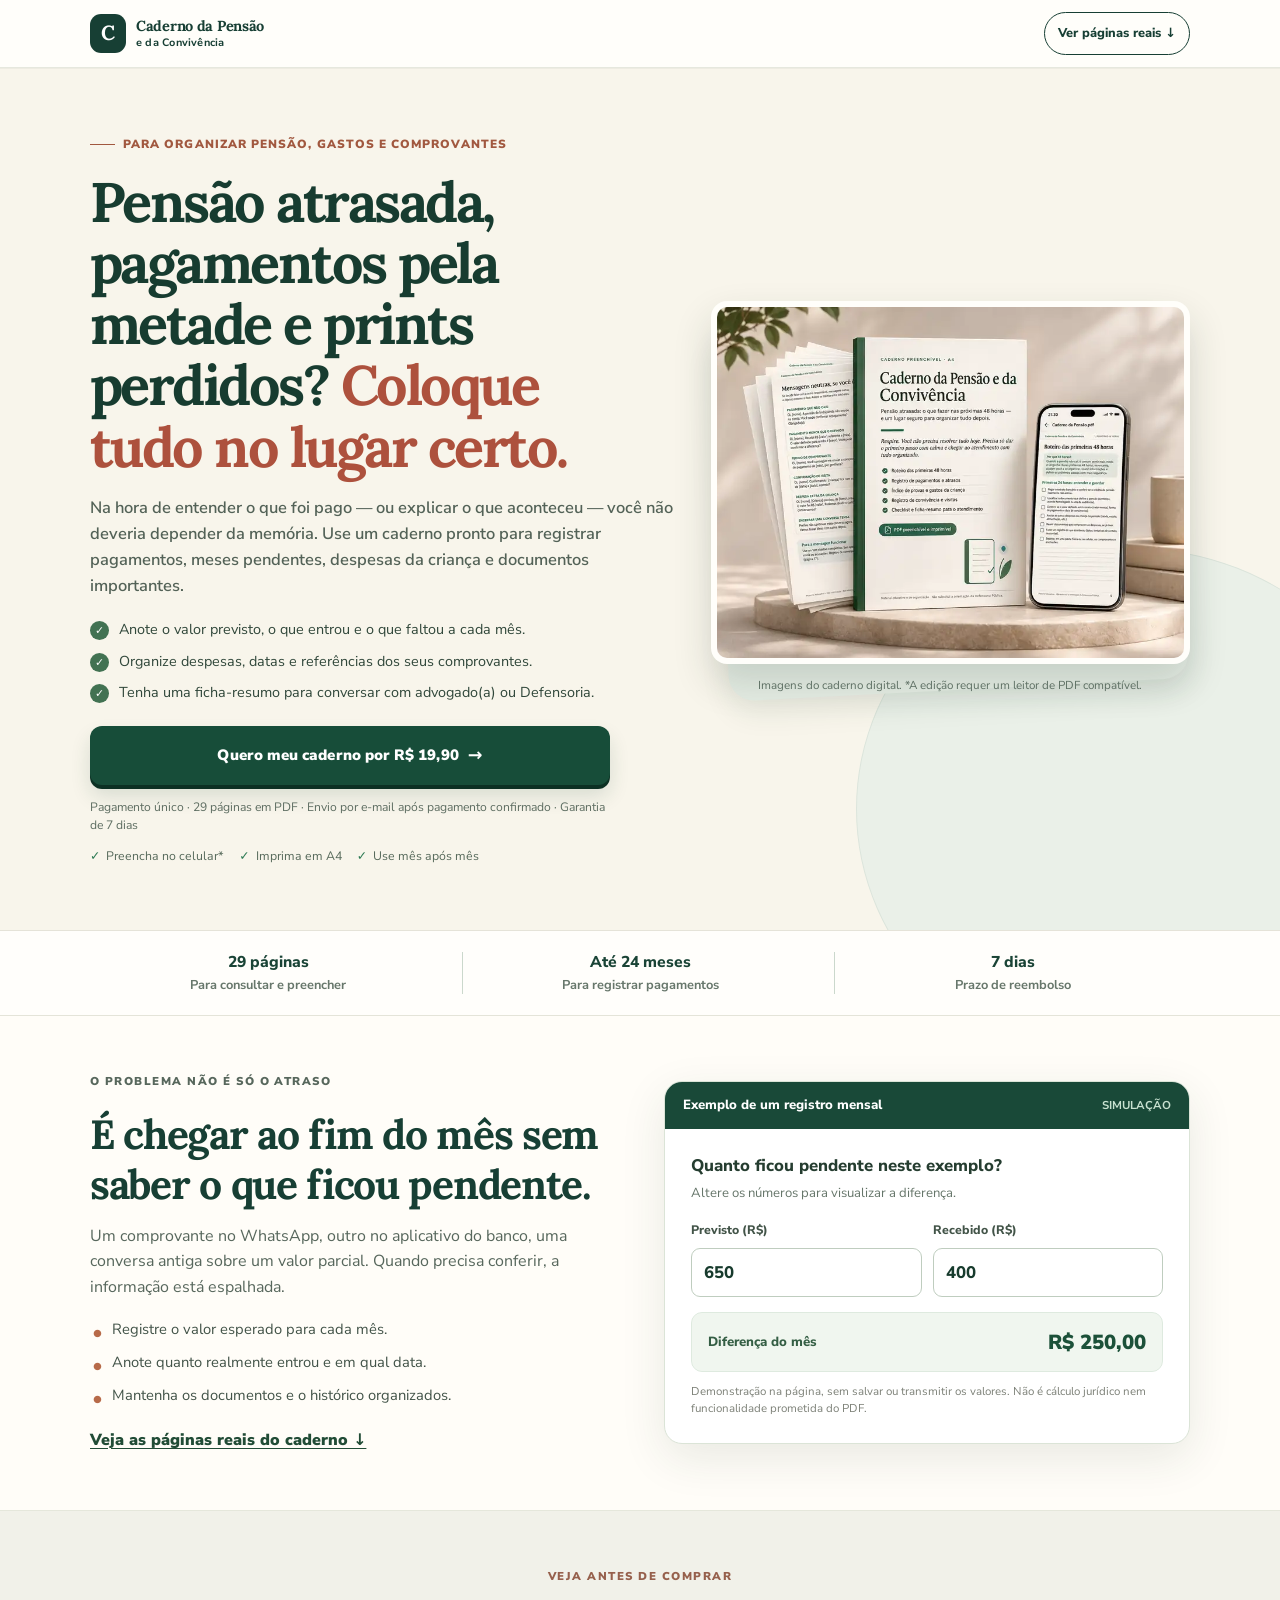
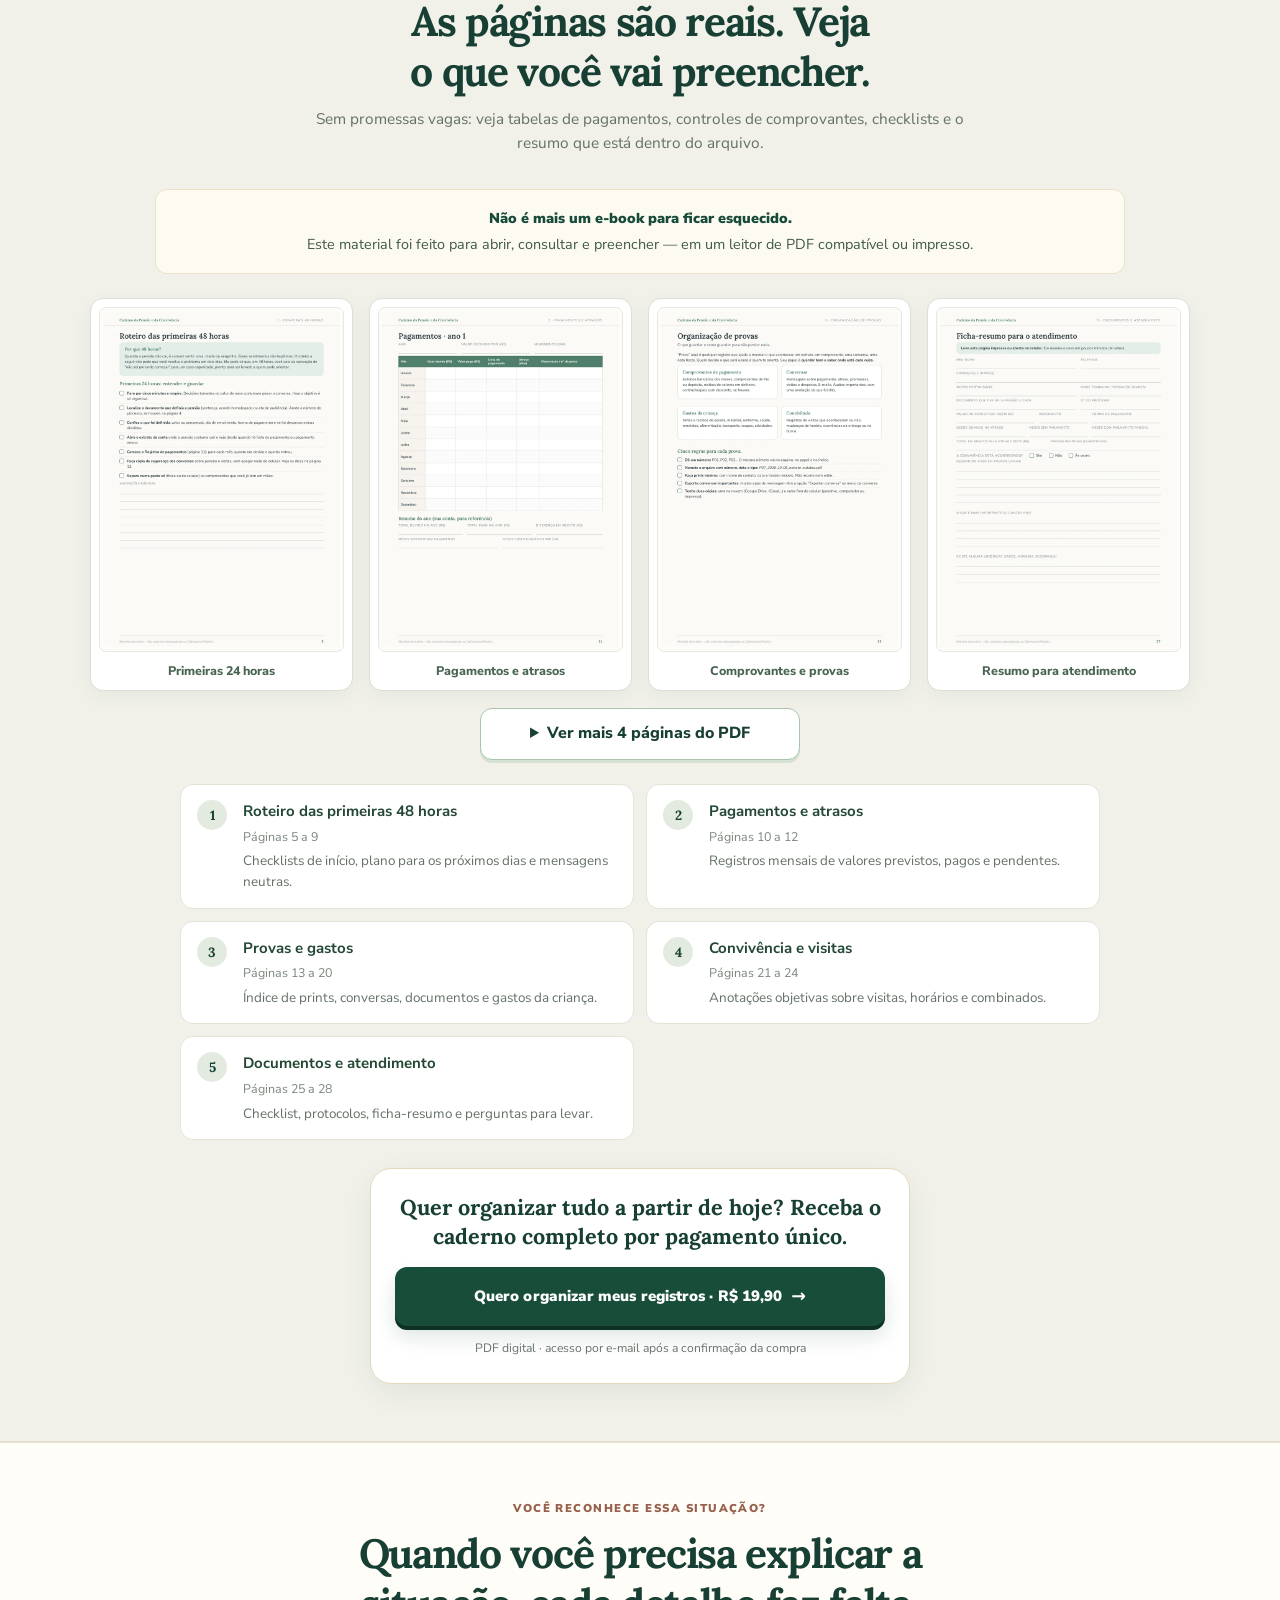
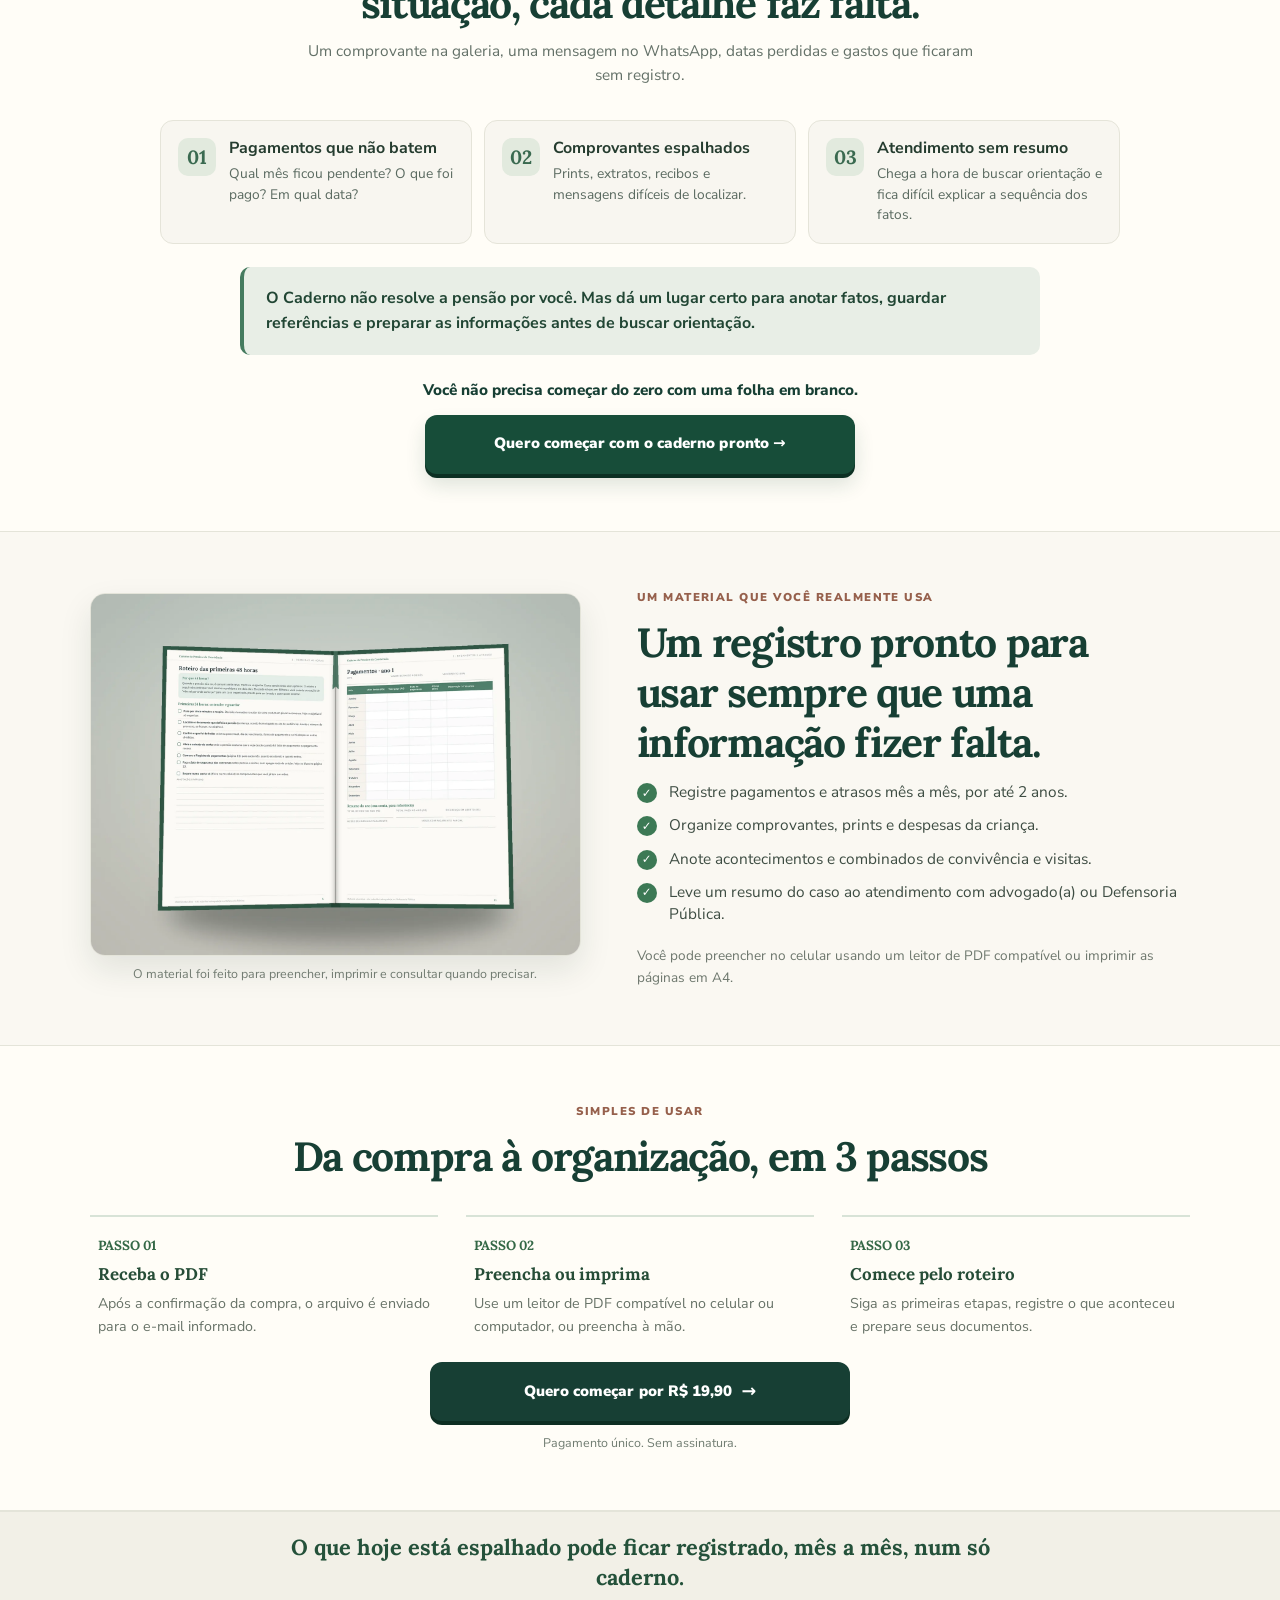
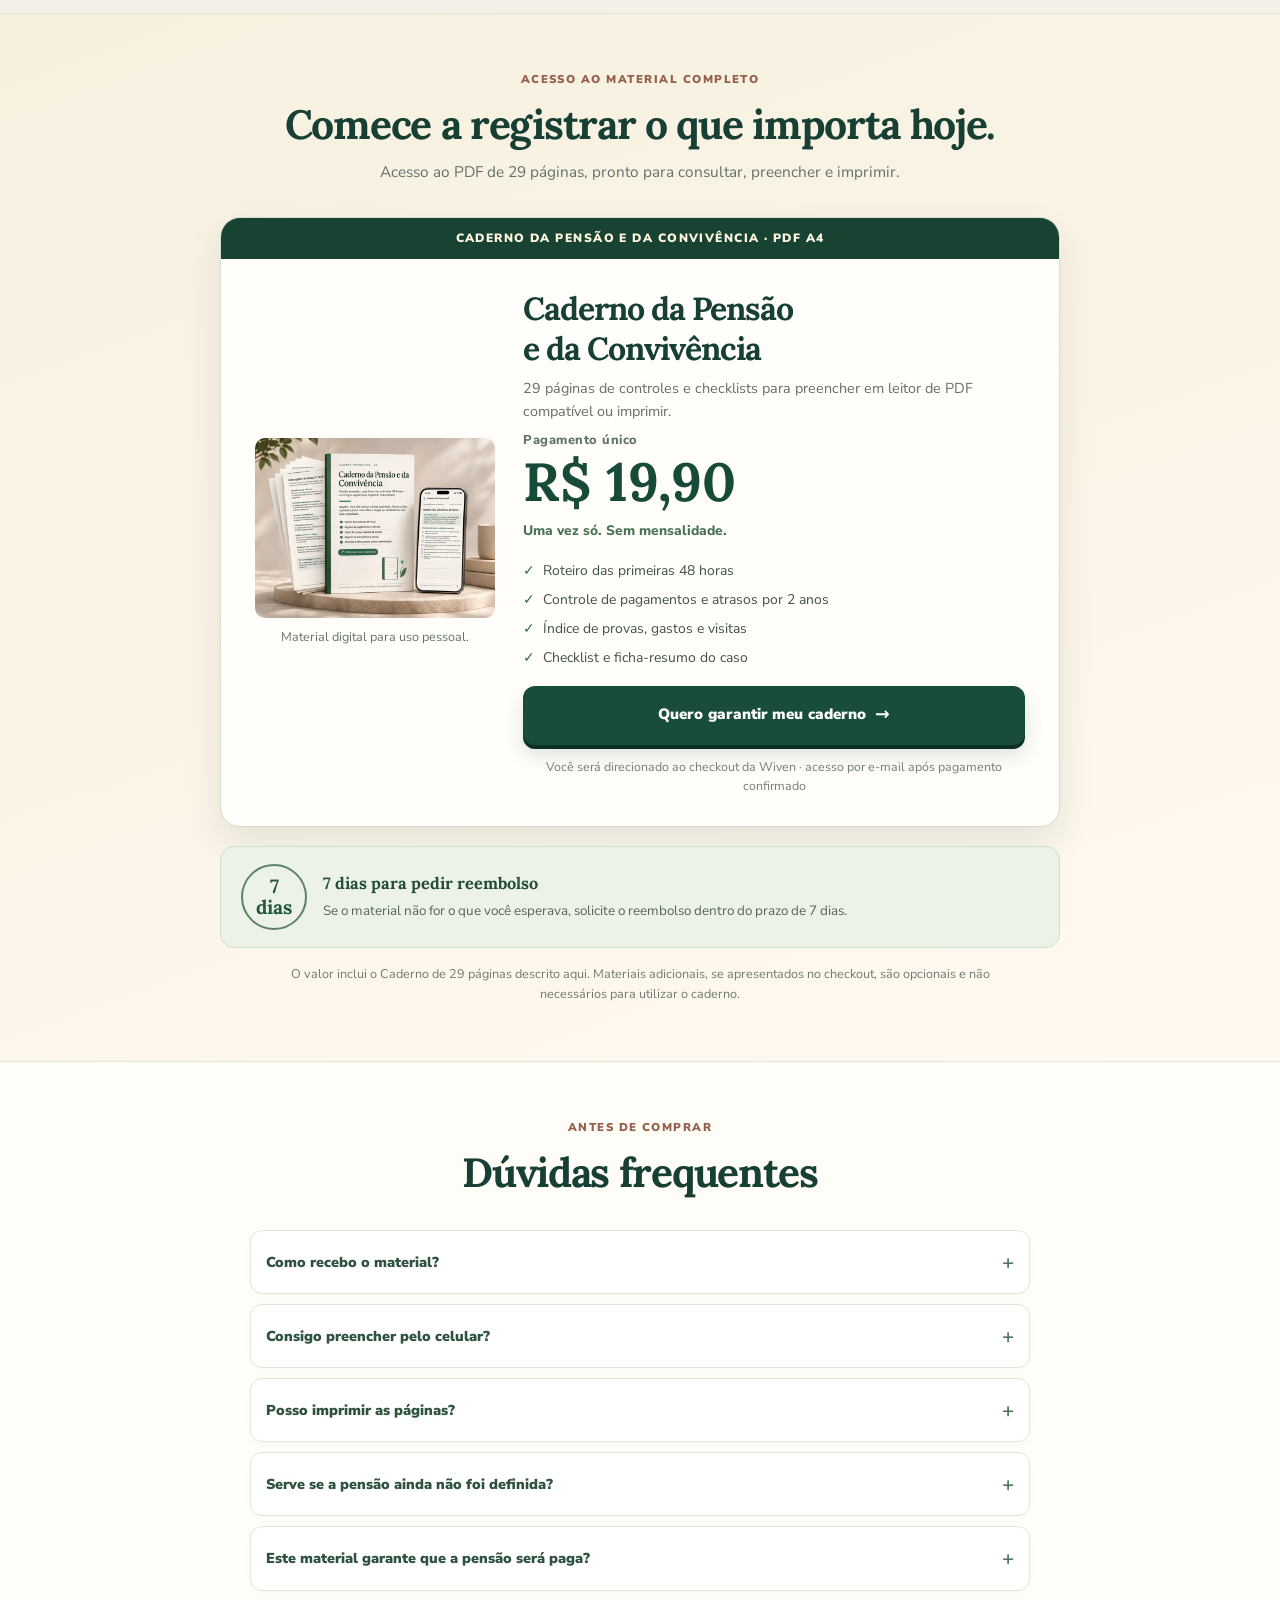
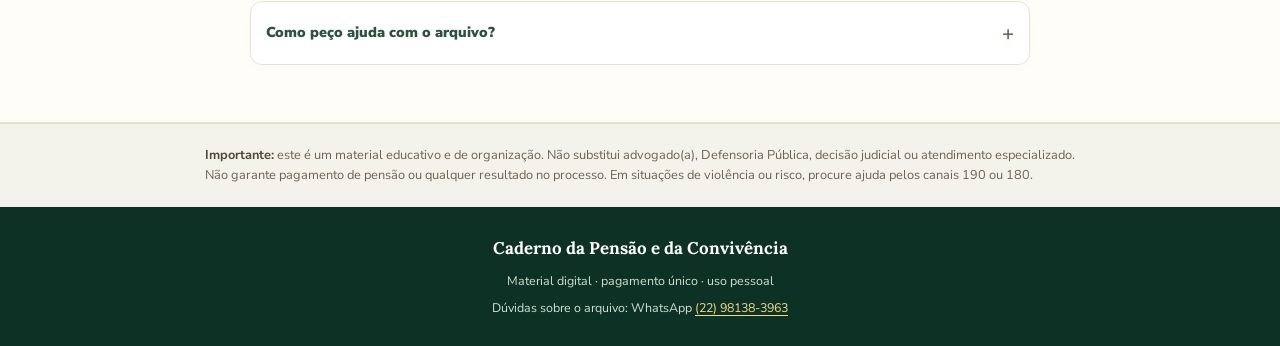
==== commit 61ab9dfb: "feat: design comercial com promessa clara e simulacao ilustrativa de pagamentos" ====
--- a/index.html
+++ b/index.html
@@ -4,9 +4,9 @@
   <meta charset="utf-8">
   <meta name="viewport" content="width=device-width,initial-scale=1">
   <meta name="theme-color" content="#143f2f">
-  <meta name="robots" content="noindex,nofollow">
-  <title>Caderno da Pensão e da Convivência | Organize seu caso</title>
-  <meta name="description" content="Pensão atrasada? Caderno digital com 29 páginas para organizar pagamentos, atrasos, documentos, despesas e convivência. PDF preenchível e imprimível por R$ 19,90.">
+  <meta name="robots" content="index,follow">
+  <title>Pensão atrasada? Organize pagamentos e comprovantes | Caderno da Pensão</title>
+  <meta name="description" content="Organize pagamentos da pensão, meses pendentes, despesas, comprovantes e convivência em 29 páginas de PDF preenchível. Pagamento único de R$ 19,90.">
   <link rel="canonical" href="https://mundoimprimivel.online/">
   <meta property="og:type" content="website">
   <meta property="og:locale" content="pt_BR">
@@ -18,7 +18,7 @@
   <link rel="preconnect" href="https://fonts.gstatic.com" crossorigin>
   <link rel="preload" href="assets/mockup-hero-premium.webp" as="image" type="image/webp">
   <link href="https://fonts.googleapis.com/css2?family=Lora:wght@500;600;700&family=Nunito+Sans:wght@400;600;700;800;900&display=swap" rel="stylesheet">
-  <link rel="stylesheet" href="landing-v2.css">
+  <link rel="stylesheet" href="landing-v2.css?v=3">
 
   <!-- Meta Pixel: pageview + visualizacao de produto. Compra somente na Wiven. -->
   <script>
@@ -41,49 +41,84 @@
       <span class="brand-icon" aria-hidden="true">C</span>
       <span>Caderno da Pensão<small>e da Convivência</small></span>
     </a>
-    <a class="nav-action" href="#previas">Ver por dentro ↓</a>
+    <a class="nav-action" href="#previas">Ver páginas reais ↓</a>
   </div>
 </header>
 
 <main id="conteudo">
   <section class="hero" id="inicio" aria-labelledby="hero-title">
-    <div class="container hero-layout">
-      <div class="hero-copy">
-        <p class="hero-kicker">Seu material pronto para preencher · 29 páginas</p>
-        <h1 id="hero-title">Pensão atrasada, conversas e comprovantes por todo lado?<br><em>Organize tudo em um só lugar.</em></h1>
-        <p class="hero-lead">Chega de procurar prints e tentar lembrar datas. Tenha um caderno de 29 páginas para registrar pagamentos, atrasos, gastos, documentos e convivência — no celular ou impresso.</p>
-        <ul class="hero-list">
-          <li>Roteiro prático para começar</li>
-          <li>Tabelas para registrar atrasos e pagamentos</li>
-          <li>Checklist para preparar documentos e atendimento</li>
-        </ul>
-        <div class="hero-offer">
-          <a class="button checkout-link" href="https://checkout.wiven.com.br/checkout/cmwqzun040dp701ol4zjjmjjb?offer=0DXLAD1">Quero organizar meus registros · R$ 19,90 <span class="button-arrow" aria-hidden="true">→</span></a>
-          <p class="hero-note">Pagamento único · PDF enviado por e-mail após confirmação · garantia de 7 dias</p>
-        </div>
-      </div>
-      <figure class="hero-image">
-        <img src="assets/mockup-hero-premium.webp" alt="Caderno da Pensão e da Convivência com páginas impressas e visualização do PDF no celular" width="800" height="600" fetchpriority="high" decoding="async">
-        <figcaption>Material digital em PDF. As imagens mostram como você pode visualizar ou imprimir o caderno.</figcaption>
-      </figure>
-    </div>
-  </section>
+  <div class="container hero-layout">
+    <div class="hero-copy">
+      <p class="hero-kicker">Para organizar pensão, gastos e comprovantes</p>
+      <h1 id="hero-title">Pensão atrasada, pagamentos pela metade e prints perdidos? <em>Coloque tudo no lugar certo.</em></h1>
+      <p class="hero-lead">Na hora de entender o que foi pago — ou explicar o que aconteceu — você não deveria depender da memória. Use um caderno pronto para registrar pagamentos, meses pendentes, despesas da criança e documentos importantes.</p>
+      <ul class="hero-list">
+        <li>Anote o valor previsto, o que entrou e o que faltou a cada mês.</li>
+        <li>Organize despesas, datas e referências dos seus comprovantes.</li>
+        <li>Tenha uma ficha-resumo para conversar com advogado(a) ou Defensoria.</li>
+      </ul>
+      <div class="hero-offer">
+        <a class="button checkout-link" href="https://checkout.wiven.com.br/checkout/cmwqzun040dp701ol4zjjmjjb?offer=0DXLAD1">Quero meu caderno por R$ 19,90 <span class="button-arrow" aria-hidden="true">→</span></a>
+        <p class="hero-note">Pagamento único · 29 páginas em PDF · Envio por e-mail após pagamento confirmado · Garantia de 7 dias</p>
+        <ul class="hero-quick"><li>Preencha no celular*</li><li>Imprima em A4</li><li>Use mês após mês</li></ul>
+      </div>
+    </div>
+    <figure class="hero-image">
+      <img src="assets/mockup-hero-premium.webp" alt="Caderno da Pensão e da Convivência aberto, com páginas impressas e visualização no celular" width="800" height="600" fetchpriority="high" decoding="async">
+      <figcaption>Imagens do caderno digital. *A edição requer um leitor de PDF compatível.</figcaption>
+    </figure>
+  </div>
+</section>
 
   <div class="proof-strip" aria-label="Informações essenciais sobre o produto">
     <div class="container proof-grid">
-      <div class="proof"><b>29 páginas</b>Para preencher ou imprimir</div>
-      <div class="proof"><b>PDF digital</b>Para celular ou computador</div>
+      <div class="proof"><b>29 páginas</b>Para consultar e preencher</div>
+      <div class="proof"><b>Até 24 meses</b>Para registrar pagamentos</div>
       <div class="proof"><b>7 dias</b>Prazo de reembolso</div>
     </div>
   </div>
 
+<section class="section demo-section" id="demonstracao" aria-labelledby="demo-title">
+  <div class="container demo-grid">
+    <div class="demo-copy">
+      <p class="eyebrow">O problema não é só o atraso</p>
+      <h2 id="demo-title">É chegar ao fim do mês sem saber o que ficou pendente.</h2>
+      <p>Um comprovante no WhatsApp, outro no aplicativo do banco, uma conversa antiga sobre um valor parcial. Quando precisa conferir, a informação está espalhada.</p>
+      <ul class="demo-bullets">
+        <li>Registre o valor esperado para cada mês.</li>
+        <li>Anote quanto realmente entrou e em qual data.</li>
+        <li>Mantenha os documentos e o histórico organizados.</li>
+      </ul>
+      <a class="demo-cta" href="#previas">Veja as páginas reais do caderno ↓</a>
+    </div>
+    <div class="demo-card" aria-label="Simulação ilustrativa da diferença entre valor previsto e recebido">
+      <div class="demo-card-bar"><span>Exemplo de um registro mensal</span><small>SIMULAÇÃO</small></div>
+      <div class="demo-card-body">
+        <h3>Quanto ficou pendente neste exemplo?</h3>
+        <p class="demo-desc">Altere os números para visualizar a diferença.</p>
+        <div class="demo-inputs">
+          <label class="demo-field" for="valor-previsto">Previsto (R$)
+            <input id="valor-previsto" type="number" min="0" max="999999" step="0.01" inputmode="decimal" value="650">
+          </label>
+          <label class="demo-field" for="valor-recebido">Recebido (R$)
+            <input id="valor-recebido" type="number" min="0" max="999999" step="0.01" inputmode="decimal" value="400">
+          </label>
+        </div>
+        <div class="demo-result"><span>Diferença do mês</span><output id="valor-diferenca" for="valor-previsto valor-recebido" aria-live="polite">R$ 250,00</output></div>
+        <small class="demo-disclaimer">Demonstração na página, sem salvar ou transmitir os valores. Não é cálculo jurídico nem funcionalidade prometida do PDF.</small>
+      </div>
+    </div>
+  </div>
+</section>
+
   <section class="section pages-section" id="previas" aria-labelledby="pages-title">
     <div class="container">
       <div class="section-heading">
-        <p class="eyebrow">Olhe por dentro antes de decidir</p>
-        <h2 id="pages-title">É isso que você vai receber no seu PDF</h2>
-        <p class="section-lead">Veja páginas reais do caderno: campos para preencher, tabelas e checklists. Sem depender só de uma capa bonita.</p>
-      </div>
+        <p class="eyebrow">Veja antes de comprar</p>
+        <h2 id="pages-title">As páginas são reais. Veja o que você vai preencher.</h2>
+        <p class="section-lead">Sem promessas vagas: veja tabelas de pagamentos, controles de comprovantes, checklists e o resumo que está dentro do arquivo.</p>
+      </div>
+      <div class="reassurance"><span class="strong-line">Não é mais um e-book para ficar esquecido.</span>Este material foi feito para abrir, consultar e preencher — em um leitor de PDF compatível ou impresso.</div>
       <div class="pages-grid">
         <figure class="page"><img src="assets/preview-p05.webp" width="782" height="1100" alt="Página de roteiro das primeiras 24 horas" loading="lazy" decoding="async"><figcaption>Primeiras 24 horas</figcaption></figure>
         <figure class="page"><img src="assets/preview-p11.webp" width="782" height="1100" alt="Tabela mensal de pagamentos e atrasos" loading="lazy" decoding="async"><figcaption>Pagamentos e atrasos</figcaption></figure>
@@ -107,8 +142,8 @@
         <li><span class="content-num">5</span><div><strong>Documentos e atendimento</strong><small>Páginas 25 a 28</small><p>Checklist, protocolos, ficha-resumo e perguntas para levar.</p></div></li>
       </ol>
       <div class="preview-cta">
-        <p>Gostou do que viu? Receba o caderno completo por pagamento único.</p>
-        <a class="button checkout-link" href="https://checkout.wiven.com.br/checkout/cmwqzun040dp701ol4zjjmjjb?offer=0DXLAD1">Quero as 29 páginas por R$ 19,90 <span class="button-arrow" aria-hidden="true">→</span></a>
+        <p>Quer organizar tudo a partir de hoje? Receba o caderno completo por pagamento único.</p>
+        <a class="button checkout-link" href="https://checkout.wiven.com.br/checkout/cmwqzun040dp701ol4zjjmjjb?offer=0DXLAD1">Quero organizar meus registros · R$ 19,90 <span class="button-arrow" aria-hidden="true">→</span></a>
         <small>PDF digital · acesso por e-mail após a confirmação da compra</small>
       </div>
     </div>
@@ -118,7 +153,7 @@
     <div class="container">
       <div class="section-heading">
         <p class="eyebrow">Você reconhece essa situação?</p>
-        <h2 id="pain-title">O problema começa quando você precisa de uma informação e não encontra.</h2>
+        <h2 id="pain-title">Quando você precisa explicar a situação, cada detalhe faz falta.</h2>
         <p class="section-lead">Um comprovante na galeria, uma mensagem no WhatsApp, datas perdidas e gastos que ficaram sem registro.</p>
       </div>
       <div class="pain-list">
@@ -148,7 +183,7 @@
       </figure>
       <div class="feature-copy">
         <p class="eyebrow">Um material que você realmente usa</p>
-        <h2 id="benefits-title">Não é mais um e-book para ficar esquecido. É para abrir e preencher.</h2>
+        <h2 id="benefits-title">Um registro pronto para usar sempre que uma informação fizer falta.</h2>
         <ul class="checks">
           <li>Registre pagamentos e atrasos mês a mês, por até 2 anos.</li>
           <li>Organize comprovantes, prints e despesas da criança.</li>
@@ -184,7 +219,7 @@
     <div class="container">
       <div class="section-heading">
         <p class="eyebrow">Acesso ao material completo</p>
-        <h2 id="pricing-title">Leve o caderno completo para começar hoje</h2>
+        <h2 id="pricing-title">Comece a registrar o que importa hoje.</h2>
         <p class="section-lead">Acesso ao PDF de 29 páginas, pronto para consultar, preencher e imprimir.</p>
       </div>
       <div class="price-card">
@@ -195,8 +230,8 @@
             <p>Material digital para uso pessoal.</p>
           </div>
           <div class="price-copy">
-            <h2>Caderno completo com 29 páginas</h2>
-            <p class="price-intro">Preenchível no celular ou no computador e pronto para imprimir.</p>
+            <h2>Caderno da Pensão e da Convivência</h2>
+            <p class="price-intro">29 páginas de controles e checklists para preencher em leitor de PDF compatível ou imprimir.</p>
             <span class="price-label">Pagamento único</span>
             <strong class="price-value">R$ 19,90</strong><p class="price-once">Uma vez só. Sem mensalidade.</p>
             <ul class="price-list">
@@ -214,7 +249,7 @@
         <div class="guarantee-seal" aria-hidden="true">7<br>dias</div>
         <div><h3>7 dias para pedir reembolso</h3><p>Se o material não for o que você esperava, solicite o reembolso dentro do prazo de 7 dias.</p></div>
       </div>
-      <p class="offer-small">No checkout, podem aparecer materiais complementares opcionais. Eles não são necessários para comprar o caderno principal.</p>
+      <p class="offer-small">O valor inclui o Caderno de 29 páginas descrito aqui. Materiais adicionais, se apresentados no checkout, são opcionais e não necessários para utilizar o caderno.</p>
     </div>
   </section>
 
@@ -278,5 +313,23 @@
   }
 })();
 </script>
+<script>
+(function(){
+  'use strict';
+  var previsto=document.getElementById('valor-previsto');
+  var recebido=document.getElementById('valor-recebido');
+  var saida=document.getElementById('valor-diferenca');
+  if(!previsto||!recebido||!saida)return;
+  var moeda=new Intl.NumberFormat('pt-BR',{style:'currency',currency:'BRL'});
+  function atualizar(){
+    var p=Math.max(0,Number(previsto.value)||0);
+    var r=Math.max(0,Number(recebido.value)||0);
+    saida.textContent=moeda.format(Math.max(0,p-r));
+  }
+  previsto.addEventListener('input',atualizar);
+  recebido.addEventListener('input',atualizar);
+  atualizar();
+})();
+</script>
 </body>
 </html>
--- a/landing-v2.css
+++ b/landing-v2.css
@@ -241,3 +241,122 @@
  .sticky-buy{z-index:30}
  .sticky-buy a{padding:12px 14px}
 }
+
+
+/* CADERNO V3 - identidade editorial e conversao mobile-first */
+/* Revisao visual 2026-11-22; preserva componentes e breakpoints existentes. */
+:root {
+  --green:#173f34;--green-deep:#11342b;--green-light:#275e4c;
+  --gold:#e6ba63;--gold-deep:#c88e38;
+  --cream:#faf7ef;--paper:#fffefb;--mist:#f3f0e8;--sage:#e8eee6;
+  --ink:#24392f;--text:#3f5147;--muted:#66736c;--line:#e4e4d9;
+  --radius:16px;
+}
+body { background:#faf8f2; line-height:1.58; }
+.container { width:min(100% - 34px,1100px); }
+.topbar { background:#fffefa;box-shadow:0 1px 0 rgba(26,55,43,.045); }
+.nav { min-height:67px; }
+.brand-icon { border:0;border-radius:11px;background:#173f34;color:#fff;font:700 1.28rem/1 var(--font-title);width:39px;height:39px; }
+.nav-action { border-color:#173f34;color:#173f34;background:transparent;padding:10px 13px; }
+.nav-action:hover { background:#e9f0e9; }
+.hero { background:#f8f5eb;color:#263e32;border-bottom:1px solid #e5e3d8;overflow:clip; }
+.hero:before { opacity:1;inset:auto -10% -140px auto;width:min(550px,80vw);height:520px;border:1px solid #dce5dc;border-radius:50%;background:#eaf0e8; }
+.hero-layout { gap:25px;padding:40px 0 43px;align-items:center; }
+.hero-copy { z-index:1; }
+.hero-kicker { color:#a1583f;letter-spacing:.09em;font-size:.74rem;margin:0 0 17px; }
+.hero-kicker:before { background:#a1583f;width:25px; }
+.hero h1 { color:#173c30;line-height:1.10;letter-spacing:-.045em;font-size:clamp(2.12rem,8.8vw,4.25rem);margin:0 0 18px;max-width:690px; }
+.hero h1 em { color:#ad513d;font-style:normal; }
+.hero-lead { color:#536257;font-size:1.03rem;line-height:1.58;max-width:600px;margin-bottom:19px; }
+.hero-list { color:#30473a;font-size:.9rem;gap:9px;margin-bottom:22px; }
+.hero-list li { display:flex;align-items:flex-start;gap:10px; }
+.hero-list li:before { content:"✓";display:grid;place-items:center;color:#fff;background:#427252;font-size:.68rem;border-radius:50%;height:19px;min-width:19px;margin-top:3px;margin-right:0; }
+.hero-image { position:relative;z-index:1;max-width:580px; }
+.hero-image:before { content:"";position:absolute;inset:5% 2% 1%;z-index:-1;background:#e5ede4;border-radius:25px;transform:rotate(-3deg);box-shadow:0 12px 30px rgba(26,62,42,.09); }
+.hero-image img { border-radius:16px;box-shadow:0 18px 38px rgba(31,52,39,.16); }
+.hero-image figcaption { color:#5e7064;font-size:.72rem;margin-top:12px; }
+.hero-quick { display:flex;flex-wrap:wrap;gap:7px 15px;color:#56695a;font-size:.77rem;margin:13px 0 0;padding:0;list-style:none; }
+.hero-quick li:before { content:"✓";color:#2d7a53;margin-right:6px;font-weight:900; }
+.button { background:#174d39;box-shadow:0 4px 0 #0c3023,0 11px 20px rgba(20,70,47,.14);color:#fff;border-radius:12px;font-weight:900;letter-spacing:.005em;min-height:59px; }
+.button:hover { background:#23634b; }
+.button:active { box-shadow:0 1px 0 #0c3023; }
+.hero-note { color:#5d6d61;margin-top:14px;font-size:.76rem;text-align:left;line-height:1.45; }
+.hero-offer { max-width:520px; }
+.proof-strip { background:#fffefb; }
+.proof-grid { padding:21px 0; }
+.proof { color:#67776b;font-weight:700; }
+.proof b { color:#1a4436;font:800 .98rem/1.35 var(--font-text);margin-bottom:4px; }
+.section { padding:57px 0; }
+.section-alt { background:#fffdf7; }
+.section h2 { letter-spacing:-.032em; }
+.eyebrow { color:#96604c;letter-spacing:.13em; }
+.section-lead { max-width:680px; }
+.pain-item { border-radius:13px;background:#f8f6f0;box-shadow:none; }
+.bridge { border-radius:10px;border-left:4px solid #457b5f; }
+.pages-section { background:#f1f1e9; }
+.page { border:1px solid #dcdfd5;border-radius:13px;padding:8px;box-shadow:0 6px 20px rgba(26,62,42,.05); }
+.page img { border-radius:7px; }
+.page figcaption { font-size:.78rem; }
+.price-card { box-shadow:0 16px 35px rgba(26,62,42,.1);border:1px solid #d4dece; }
+.price-ribbon { background:#184332;color:#fff7df; }
+.price-value { color:#184b37; }
+.sticky-buy { box-shadow:0 -10px 35px rgba(23,63,52,.14); }
+.sticky-buy a { background:#184e3a; }
+.demo-section { background:#fffdf8;border-bottom:1px solid #e5e7db; }
+.demo-grid { display:grid;gap:23px;align-items:center; }
+.demo-copy h2 { margin-bottom:15px; }
+.demo-copy p { color:#57675c;max-width:480px;margin:0 0 18px; }
+.demo-bullets { margin:0;padding:0;list-style:none;display:grid;gap:10px; }
+.demo-bullets li { padding-left:22px;position:relative;font-size:.92rem;color:#425348; }
+.demo-bullets li:before { content:"•";font-size:1.3rem;color:#b76a49;position:absolute;left:2px;top:-2px; }
+.demo-card { background:#fff;box-shadow:0 14px 45px rgba(38,63,42,.10);border:1px solid #dbe4d7;border-radius:18px;overflow:hidden; }
+.demo-card-bar { padding:13px 18px;background:#194938;color:#fff;display:flex;justify-content:space-between;align-items:center;gap:10px;font-weight:800;font-size:.83rem; }
+.demo-card-bar small { color:#c8e1d0;font-weight:700;font-size:.71rem; }
+.demo-card-body { padding:21px; }
+.demo-card h3 { font:800 1.05rem/1.3 var(--font-text);color:#253d30;margin:0 0 6px; }
+.demo-card .demo-desc { font-size:.82rem;color:#66766a;margin:0 0 17px; }
+.demo-inputs { display:grid;grid-template-columns:repeat(2,minmax(0,1fr));gap:11px; }
+.demo-field { display:block;color:#425448;font-weight:800;font-size:.77rem; }
+.demo-field input { display:block;width:100%;height:49px;margin-top:8px;padding:8px 12px;border:1px solid #bfcdbf;border-radius:9px;background:#fff;color:#173b2d;font:800 1.05rem/1 var(--font-text);min-width:0; }
+.demo-field input:focus-visible { outline:3px solid #b5d3bc;outline-offset:2px; }
+.demo-result { margin-top:15px;border:1px solid #deeadf;border-radius:11px;background:#f0f6ef;padding:13px 16px;display:flex;justify-content:space-between;align-items:center;gap:13px; }
+.demo-result span { color:#345e44;font-size:.83rem;font-weight:800; }
+.demo-result output { color:#1c5139;font-weight:900;font-size:1.27rem;white-space:nowrap;font-variant-numeric:tabular-nums; }
+.demo-disclaimer { display:block;color:#7d8178;font-size:.71rem;margin:12px 0 0;line-height:1.45; }
+.demo-cta { display:inline-block;margin-top:20px;color:#214c36;font-weight:900;text-underline-offset:3px; }
+.reassurance { max-width:970px;margin:0 auto 24px;padding:17px 19px;border-radius:12px;background:#fdfaf1;border:1px solid #ece2c7;text-align:center;font-size:.9rem;color:#405a48; }
+.strong-line { display:block;font-weight:900;color:#174b39;margin-bottom:4px; }
+.section-mini-cta .button { margin:auto;max-width:430px; }
+.content-list li { background:#fff; }
+.more-pages summary { border-radius:12px; }
+.faq-list details { background:#fff; }
+.disclaimer { background:#f3f3eb; }
+@media (max-width:640px) {
+  .container { width:min(100% - 30px,1100px); }
+  .hero-layout { padding-top:27px;padding-bottom:32px;gap:23px; }
+  .hero-kicker { margin-bottom:12px;font-size:.65rem;letter-spacing:.06em; }
+  .hero h1 { font-size:clamp(2.06rem,9.1vw,2.87rem);margin-bottom:13px; }
+  .hero-lead { font-size:.95rem;line-height:1.55; }
+  .hero-list { gap:7px;font-size:.85rem; }
+  .hero-offer .button { font-size:.91rem; }
+  .hero-image { width:min(100%,490px); }
+  .hero-quick { font-size:.7rem; }
+  .proof-grid { gap:1px;padding:16px 0; }
+  .proof { font-size:.66rem;padding:0 4px; }
+  .proof b { font-size:.83rem; }
+  .section { padding:44px 0; }
+  .demo-card-body { padding:16px; }
+  .demo-inputs { gap:9px; }
+  .demo-field input { font-size:.93rem;padding:8px; }
+  .demo-result output { font-size:1.13rem; }
+}
+@media (min-width:760px) {
+  .hero-layout { grid-template-columns:minmax(0,1.10fr) minmax(0,.9fr);gap:35px;padding:60px 0 63px; }
+  .hero h1 { font-size:clamp(2.45rem,4.35vw,4.1rem); }
+  .hero-image { max-width:none; }
+  .demo-grid { grid-template-columns:minmax(0,1fr) minmax(0,1fr);gap:48px; }
+  .demo-card-body { padding:26px; }
+}
+@media (prefers-reduced-motion:reduce) {
+  *,*::before,*::after { scroll-behavior:auto!important;animation-duration:.01ms!important;transition-duration:.01ms!important; }
+}
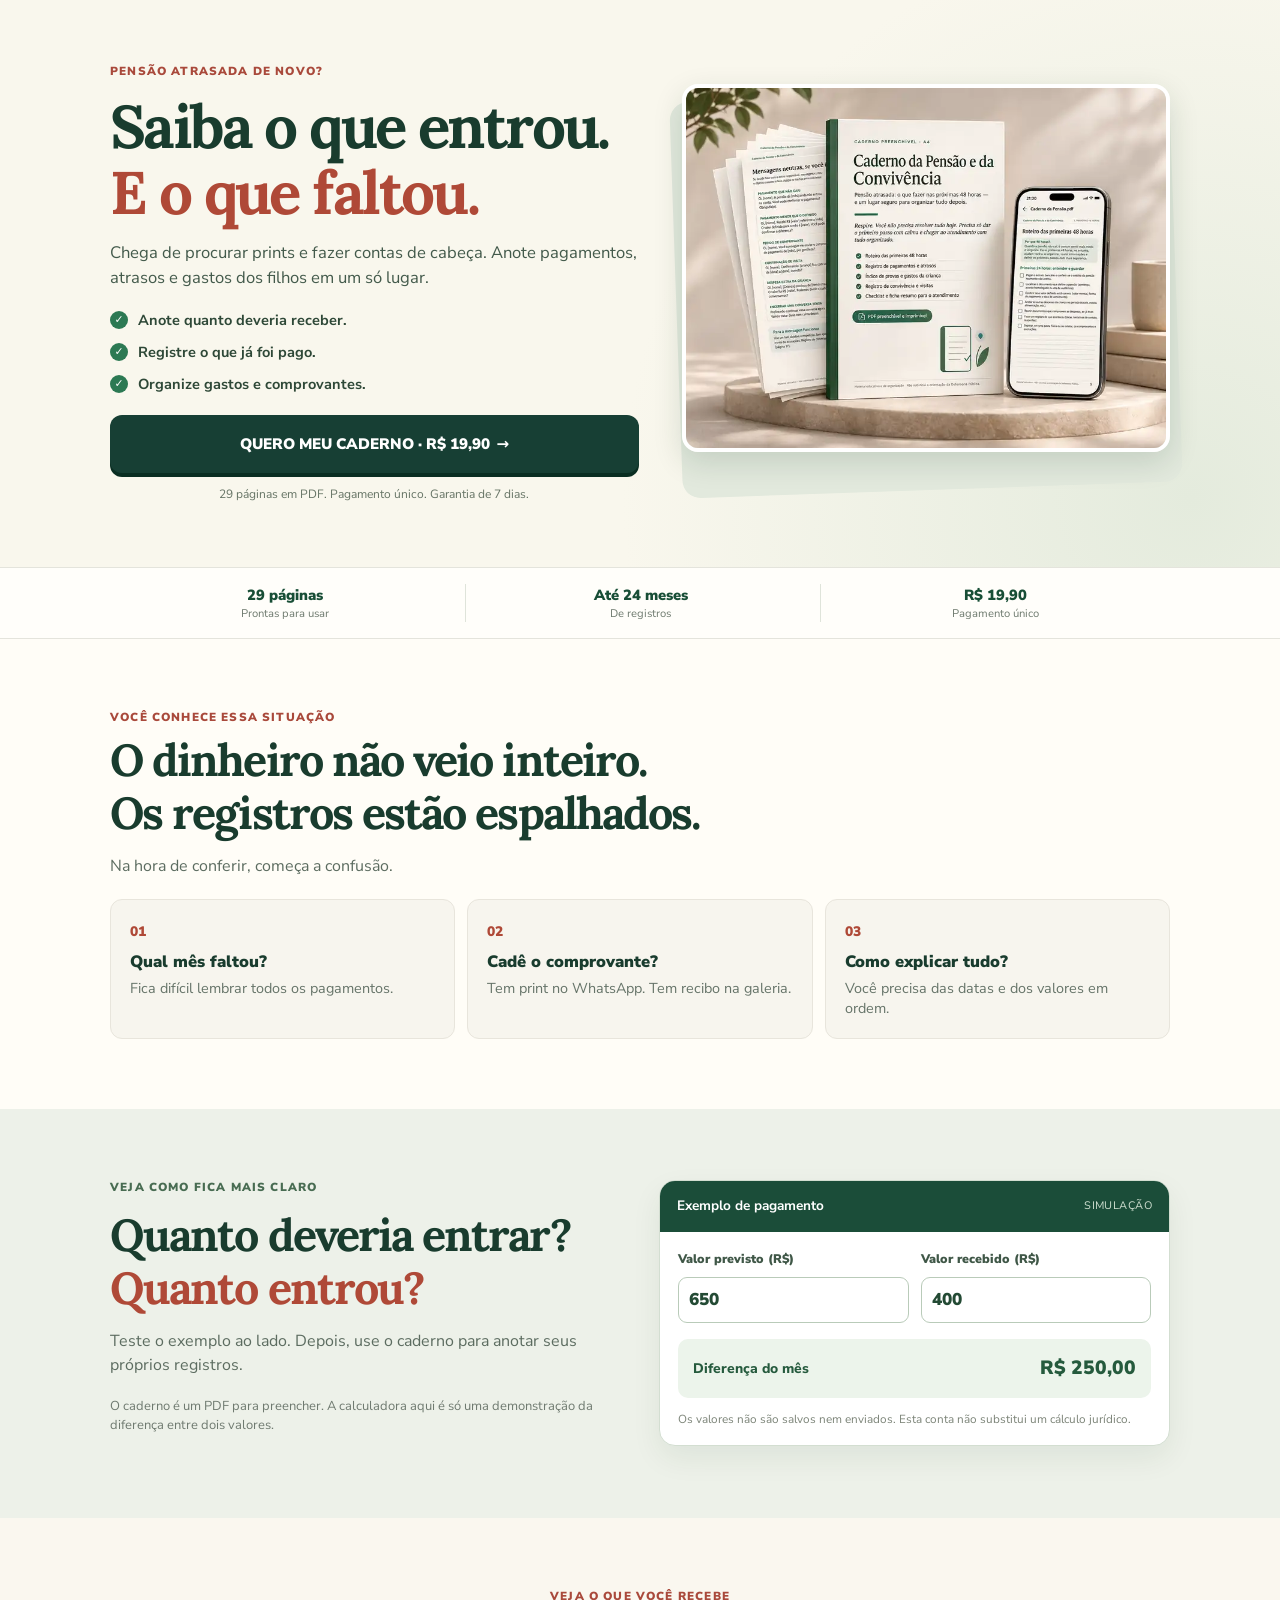
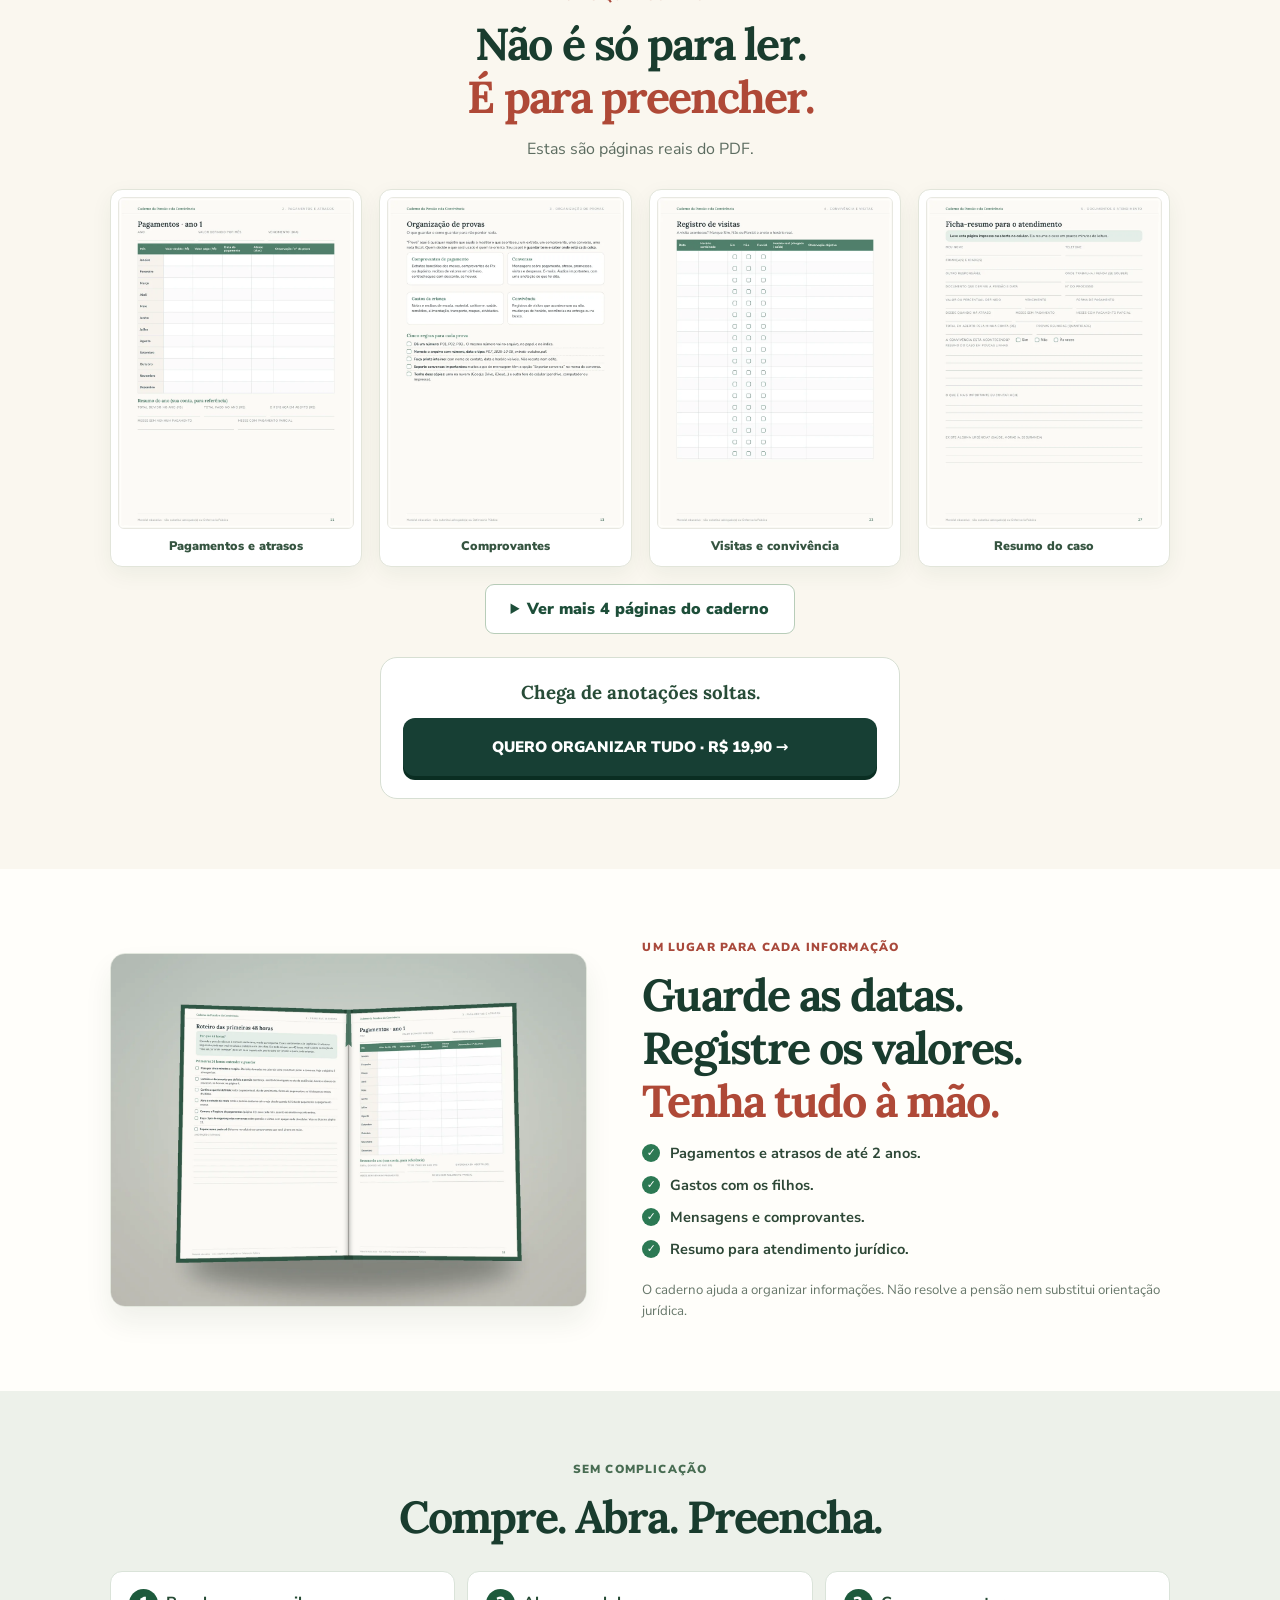
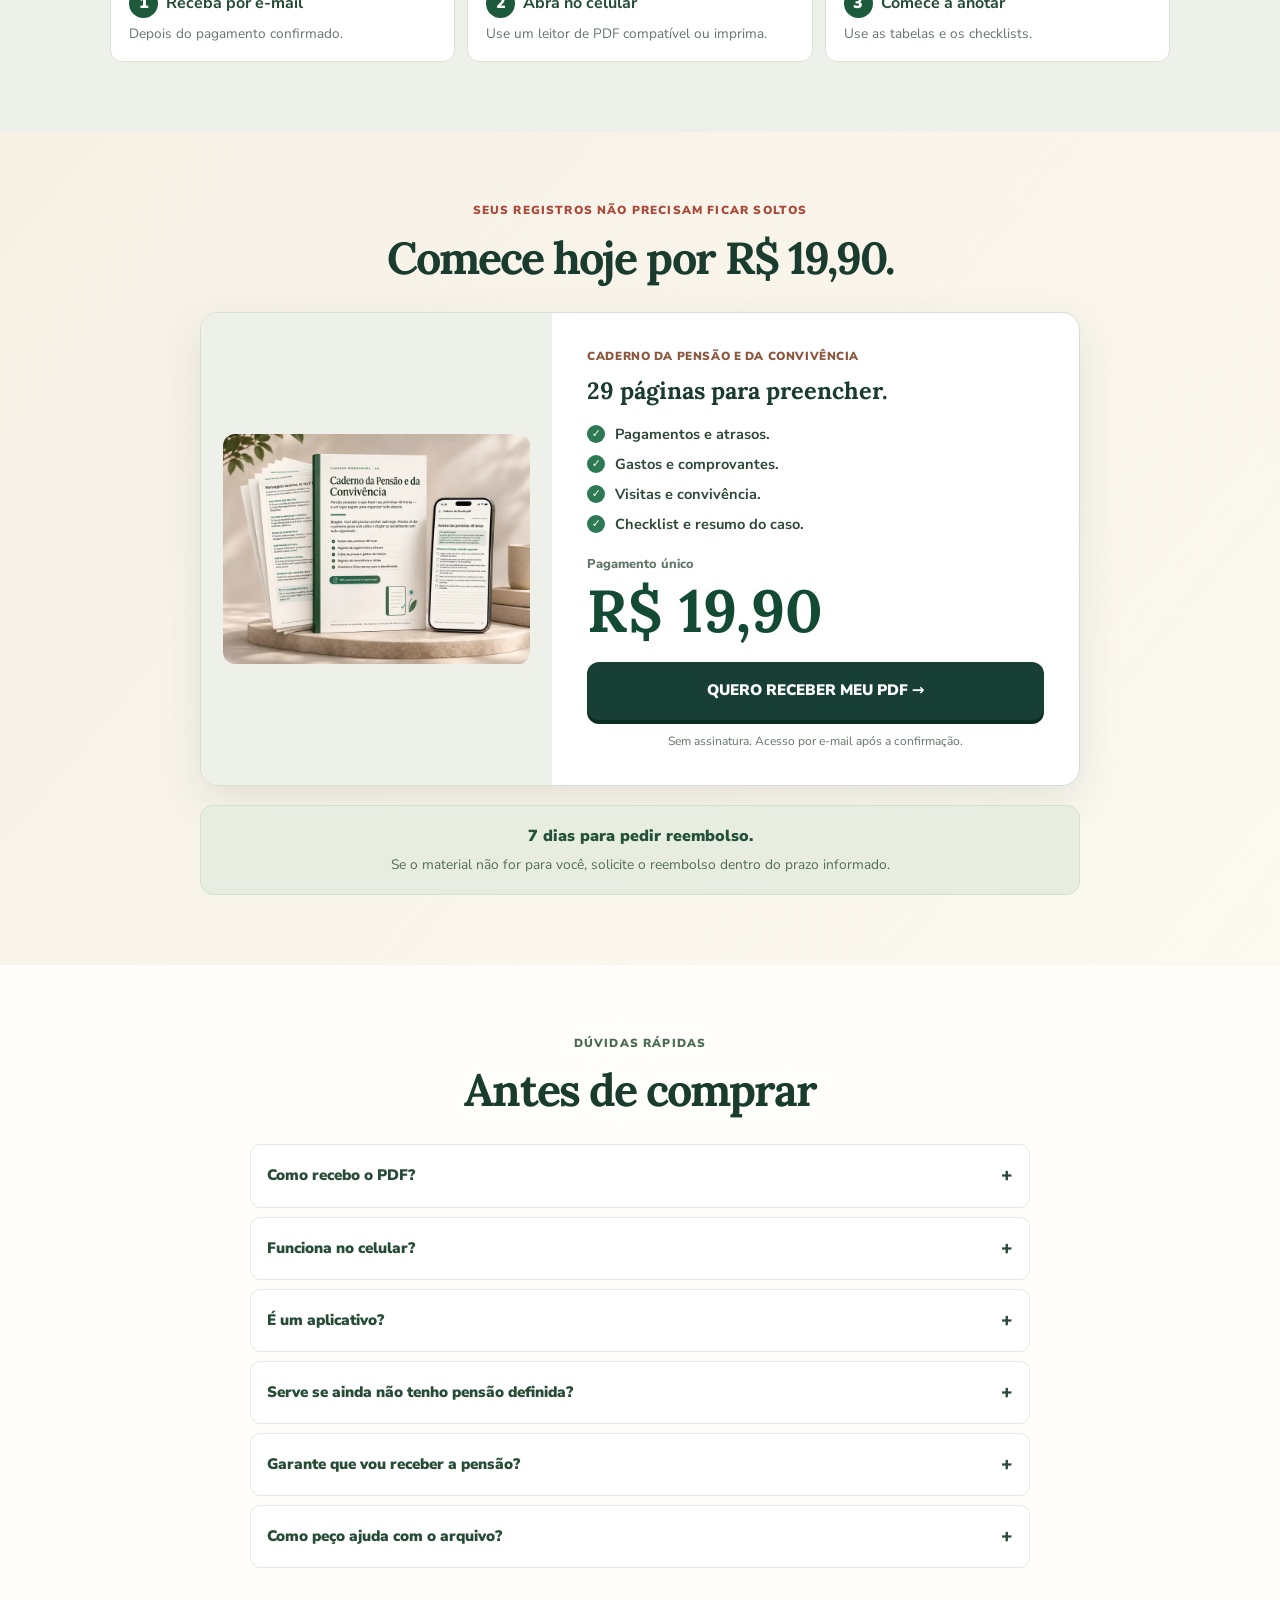
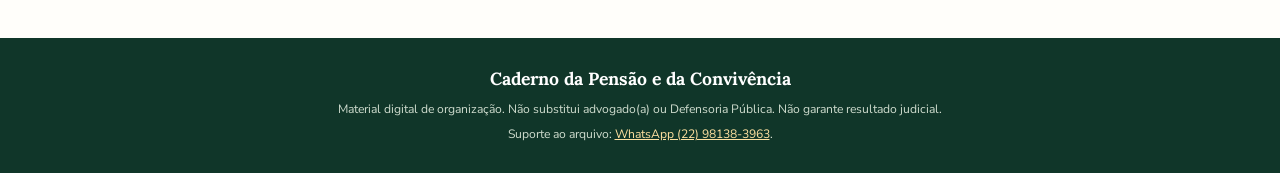
==== commit 476d28af: "feat: oferta direta com frases curtas, sem header, checkout preservado" ====
--- a/index.html
+++ b/index.html
@@ -1,335 +1,235 @@
 <!doctype html>
 <html lang="pt-BR">
 <head>
-  <meta charset="utf-8">
-  <meta name="viewport" content="width=device-width,initial-scale=1">
-  <meta name="theme-color" content="#143f2f">
-  <meta name="robots" content="index,follow">
-  <title>Pensão atrasada? Organize pagamentos e comprovantes | Caderno da Pensão</title>
-  <meta name="description" content="Organize pagamentos da pensão, meses pendentes, despesas, comprovantes e convivência em 29 páginas de PDF preenchível. Pagamento único de R$ 19,90.">
-  <link rel="canonical" href="https://mundoimprimivel.online/">
-  <meta property="og:type" content="website">
-  <meta property="og:locale" content="pt_BR">
-  <meta property="og:title" content="Caderno da Pensão e da Convivência">
-  <meta property="og:description" content="29 páginas para registrar pagamentos, atrasos, gastos, provas e visitas. Material digital preenchível e imprimível.">
-  <meta property="og:image" content="https://mundoimprimivel.online/assets/mockup-hero-premium.webp">
-  <meta name="twitter:card" content="summary_large_image">
-  <link rel="preconnect" href="https://fonts.googleapis.com">
-  <link rel="preconnect" href="https://fonts.gstatic.com" crossorigin>
-  <link rel="preload" href="assets/mockup-hero-premium.webp" as="image" type="image/webp">
-  <link href="https://fonts.googleapis.com/css2?family=Lora:wght@500;600;700&family=Nunito+Sans:wght@400;600;700;800;900&display=swap" rel="stylesheet">
-  <link rel="stylesheet" href="landing-v2.css?v=3">
-
-  <!-- Meta Pixel: pageview + visualizacao de produto. Compra somente na Wiven. -->
-  <script>
-    !function(f,b,e,v,n,t,s){if(f.fbq)return;n=f.fbq=function(){n.callMethod?
-    n.callMethod.apply(n,arguments):n.queue.push(arguments)};if(!f._fbq)f._fbq=n;
-    n.push=n;n.loaded=!0;n.version='2.0';n.queue=[];t=b.createElement(e);t.async=!0;
-    t.src=v;s=b.getElementsByTagName(e)[0];s.parentNode.insertBefore(t,s)}
-    (window,document,'script','https://connect.facebook.net/en_US/fbevents.js');
-    fbq('init','1186425164337289');
-    fbq('track','PageView');
-    fbq('track','ViewContent',{content_name:'Caderno da Pensao e da Convivencia',content_type:'product'});
-  </script>
-  <noscript><img height="1" width="1" style="display:none" alt="" src="https://www.facebook.com/tr?id=1186425164337289&amp;ev=PageView&amp;noscript=1"></noscript>
+<meta charset="utf-8">
+<meta name="viewport" content="width=device-width,initial-scale=1">
+<meta name="theme-color" content="#f9f6ef">
+<meta name="robots" content="index,follow">
+<title>Pensão atrasada? Organize valores e comprovantes | Caderno da Pensão</title>
+<meta name="description" content="Pensão atrasada? Anote o que entrou, o que faltou e os gastos dos filhos. Caderno digital com 29 páginas por R$ 19,90.">
+<link rel="canonical" href="https://pensao.mundoimprimivel.online/">
+<meta property="og:type" content="website">
+<meta property="og:locale" content="pt_BR">
+<meta property="og:title" content="Pensão atrasada? Saiba o que entrou. E o que faltou.">
+<meta property="og:description" content="Um caderno digital para anotar pagamentos, atrasos, gastos e documentos. 29 páginas. R$ 19,90.">
+<meta property="og:image" content="https://pensao.mundoimprimivel.online/assets/mockup-hero-premium.webp">
+<meta name="twitter:card" content="summary_large_image">
+<link rel="preconnect" href="https://fonts.googleapis.com">
+<link rel="preconnect" href="https://fonts.gstatic.com" crossorigin>
+<link href="https://fonts.googleapis.com/css2?family=Lora:wght@500;600;700&family=Nunito+Sans:wght@400;600;700;800;900&display=swap" rel="stylesheet">
+<link rel="preload" href="assets/mockup-hero-premium.webp" as="image" type="image/webp">
+<link rel="stylesheet" href="landing-black.css?v=1">
+<!-- Pixel Meta: a confirmação de compra deve ser feita pela Wiven, nunca por visita à página. -->
+<script>
+!function(f,b,e,v,n,t,s){if(f.fbq)return;n=f.fbq=function(){n.callMethod?
+n.callMethod.apply(n,arguments):n.queue.push(arguments)};if(!f._fbq)f._fbq=n;
+n.push=n;n.loaded=!0;n.version='2.0';n.queue=[];t=b.createElement(e);t.async=!0;
+t.src=v;s=b.getElementsByTagName(e)[0];s.parentNode.insertBefore(t,s)}
+(window,document,'script','https://connect.facebook.net/en_US/fbevents.js');
+fbq('init','1186425164337289');
+fbq('track','PageView');
+fbq('track','ViewContent',{content_name:'Caderno da Pensao e da Convivencia',content_type:'product'});
+</script>
+<noscript><img height="1" width="1" style="display:none" alt="" src="https://www.facebook.com/tr?id=1186425164337289&amp;ev=PageView&amp;noscript=1"></noscript>
 </head>
 <body>
 <a class="skip" href="#conteudo">Pular para o conteúdo</a>
-<header class="topbar">
-  <div class="container nav">
-    <a class="brand" href="#inicio" aria-label="Voltar ao início da página">
-      <span class="brand-icon" aria-hidden="true">C</span>
-      <span>Caderno da Pensão<small>e da Convivência</small></span>
-    </a>
-    <a class="nav-action" href="#previas">Ver páginas reais ↓</a>
+<main id="conteudo">
+  <section class="hero" id="inicio" aria-labelledby="titulo">
+    <div class="wrap hero-grid">
+      <div class="hero-copy">
+        <p class="eyebrow red">PENSÃO ATRASADA DE NOVO?</p>
+        <h1 id="titulo">Saiba o que entrou.<br><em>E o que faltou.</em></h1>
+        <p class="lead">Chega de procurar prints e fazer contas de cabeça. Anote pagamentos, atrasos e gastos dos filhos em um só lugar.</p>
+        <ul class="ticks">
+          <li>Anote quanto deveria receber.</li>
+          <li>Registre o que já foi pago.</li>
+          <li>Organize gastos e comprovantes.</li>
+        </ul>
+        <div class="hero-buy">
+          <a class="btn buy" href="https://checkout.wiven.com.br/checkout/cmwqzun040dp701ol4zjjmjjb?offer=0DXLAD1">QUERO MEU CADERNO · R$ 19,90 <span aria-hidden="true">→</span></a>
+          <p class="micro">29 páginas em PDF. Pagamento único. Garantia de 7 dias.</p>
+        </div>
+      </div>
+      <figure class="product">
+        <img src="assets/mockup-hero-premium.webp" alt="Caderno da Pensão e da Convivência: páginas e exemplo de visualização no celular" width="800" height="600" fetchpriority="high" decoding="async">
+        <figcaption>PDF para preencher com leitor compatível ou imprimir em A4.</figcaption>
+      </figure>
+    </div>
+  </section>
+
+  <div class="trustline" aria-label="Detalhes do produto">
+    <div class="wrap three">
+      <div><strong>29 páginas</strong><small>Prontas para usar</small></div>
+      <div><strong>Até 24 meses</strong><small>De registros</small></div>
+      <div><strong>R$ 19,90</strong><small>Pagamento único</small></div>
+    </div>
   </div>
-</header>
-
-<main id="conteudo">
-  <section class="hero" id="inicio" aria-labelledby="hero-title">
-  <div class="container hero-layout">
-    <div class="hero-copy">
-      <p class="hero-kicker">Para organizar pensão, gastos e comprovantes</p>
-      <h1 id="hero-title">Pensão atrasada, pagamentos pela metade e prints perdidos? <em>Coloque tudo no lugar certo.</em></h1>
-      <p class="hero-lead">Na hora de entender o que foi pago — ou explicar o que aconteceu — você não deveria depender da memória. Use um caderno pronto para registrar pagamentos, meses pendentes, despesas da criança e documentos importantes.</p>
-      <ul class="hero-list">
-        <li>Anote o valor previsto, o que entrou e o que faltou a cada mês.</li>
-        <li>Organize despesas, datas e referências dos seus comprovantes.</li>
-        <li>Tenha uma ficha-resumo para conversar com advogado(a) ou Defensoria.</li>
-      </ul>
-      <div class="hero-offer">
-        <a class="button checkout-link" href="https://checkout.wiven.com.br/checkout/cmwqzun040dp701ol4zjjmjjb?offer=0DXLAD1">Quero meu caderno por R$ 19,90 <span class="button-arrow" aria-hidden="true">→</span></a>
-        <p class="hero-note">Pagamento único · 29 páginas em PDF · Envio por e-mail após pagamento confirmado · Garantia de 7 dias</p>
-        <ul class="hero-quick"><li>Preencha no celular*</li><li>Imprima em A4</li><li>Use mês após mês</li></ul>
-      </div>
-    </div>
-    <figure class="hero-image">
-      <img src="assets/mockup-hero-premium.webp" alt="Caderno da Pensão e da Convivência aberto, com páginas impressas e visualização no celular" width="800" height="600" fetchpriority="high" decoding="async">
-      <figcaption>Imagens do caderno digital. *A edição requer um leitor de PDF compatível.</figcaption>
-    </figure>
-  </div>
-</section>
-
-  <div class="proof-strip" aria-label="Informações essenciais sobre o produto">
-    <div class="container proof-grid">
-      <div class="proof"><b>29 páginas</b>Para consultar e preencher</div>
-      <div class="proof"><b>Até 24 meses</b>Para registrar pagamentos</div>
-      <div class="proof"><b>7 dias</b>Prazo de reembolso</div>
-    </div>
-  </div>
-
-<section class="section demo-section" id="demonstracao" aria-labelledby="demo-title">
-  <div class="container demo-grid">
-    <div class="demo-copy">
-      <p class="eyebrow">O problema não é só o atraso</p>
-      <h2 id="demo-title">É chegar ao fim do mês sem saber o que ficou pendente.</h2>
-      <p>Um comprovante no WhatsApp, outro no aplicativo do banco, uma conversa antiga sobre um valor parcial. Quando precisa conferir, a informação está espalhada.</p>
-      <ul class="demo-bullets">
-        <li>Registre o valor esperado para cada mês.</li>
-        <li>Anote quanto realmente entrou e em qual data.</li>
-        <li>Mantenha os documentos e o histórico organizados.</li>
-      </ul>
-      <a class="demo-cta" href="#previas">Veja as páginas reais do caderno ↓</a>
-    </div>
-    <div class="demo-card" aria-label="Simulação ilustrativa da diferença entre valor previsto e recebido">
-      <div class="demo-card-bar"><span>Exemplo de um registro mensal</span><small>SIMULAÇÃO</small></div>
-      <div class="demo-card-body">
-        <h3>Quanto ficou pendente neste exemplo?</h3>
-        <p class="demo-desc">Altere os números para visualizar a diferença.</p>
-        <div class="demo-inputs">
-          <label class="demo-field" for="valor-previsto">Previsto (R$)
-            <input id="valor-previsto" type="number" min="0" max="999999" step="0.01" inputmode="decimal" value="650">
-          </label>
-          <label class="demo-field" for="valor-recebido">Recebido (R$)
-            <input id="valor-recebido" type="number" min="0" max="999999" step="0.01" inputmode="decimal" value="400">
-          </label>
-        </div>
-        <div class="demo-result"><span>Diferença do mês</span><output id="valor-diferenca" for="valor-previsto valor-recebido" aria-live="polite">R$ 250,00</output></div>
-        <small class="demo-disclaimer">Demonstração na página, sem salvar ou transmitir os valores. Não é cálculo jurídico nem funcionalidade prometida do PDF.</small>
-      </div>
-    </div>
-  </div>
-</section>
-
-  <section class="section pages-section" id="previas" aria-labelledby="pages-title">
-    <div class="container">
-      <div class="section-heading">
-        <p class="eyebrow">Veja antes de comprar</p>
-        <h2 id="pages-title">As páginas são reais. Veja o que você vai preencher.</h2>
-        <p class="section-lead">Sem promessas vagas: veja tabelas de pagamentos, controles de comprovantes, checklists e o resumo que está dentro do arquivo.</p>
-      </div>
-      <div class="reassurance"><span class="strong-line">Não é mais um e-book para ficar esquecido.</span>Este material foi feito para abrir, consultar e preencher — em um leitor de PDF compatível ou impresso.</div>
-      <div class="pages-grid">
-        <figure class="page"><img src="assets/preview-p05.webp" width="782" height="1100" alt="Página de roteiro das primeiras 24 horas" loading="lazy" decoding="async"><figcaption>Primeiras 24 horas</figcaption></figure>
-        <figure class="page"><img src="assets/preview-p11.webp" width="782" height="1100" alt="Tabela mensal de pagamentos e atrasos" loading="lazy" decoding="async"><figcaption>Pagamentos e atrasos</figcaption></figure>
-        <figure class="page"><img src="assets/preview-p13.webp" width="782" height="1100" alt="Página de organização de provas e documentos" loading="lazy" decoding="async"><figcaption>Comprovantes e provas</figcaption></figure>
-        <figure class="page"><img src="assets/preview-p27.webp" width="782" height="1100" alt="Ficha-resumo do caso para levar ao atendimento" loading="lazy" decoding="async"><figcaption>Resumo para atendimento</figcaption></figure>
-      </div>
-      <details class="more-pages">
-        <summary>Ver mais 4 páginas do PDF</summary>
-        <div class="pages-grid">
-          <figure class="page"><img src="assets/preview-p01.webp" width="782" height="1100" alt="Capa interna do caderno" loading="lazy" decoding="async"><figcaption>Capa interna</figcaption></figure>
-          <figure class="page"><img src="assets/preview-p08.webp" width="782" height="1100" alt="Página de modelos de mensagens neutras" loading="lazy" decoding="async"><figcaption>Mensagens neutras</figcaption></figure>
-          <figure class="page"><img src="assets/preview-p22.webp" width="782" height="1100" alt="Página de registro de convivência e visitas" loading="lazy" decoding="async"><figcaption>Visitas e convivência</figcaption></figure>
-          <figure class="page"><img src="assets/preview-p25.webp" width="782" height="1100" alt="Checklist de documentos para atendimento" loading="lazy" decoding="async"><figcaption>Checklist de documentos</figcaption></figure>
+
+  <section class="section problems" id="problema">
+    <div class="wrap">
+      <p class="eyebrow red">VOCÊ CONHECE ESSA SITUAÇÃO</p>
+      <h2>O dinheiro não veio inteiro.<br>Os registros estão espalhados.</h2>
+      <p class="sub">Na hora de conferir, começa a confusão.</p>
+      <div class="pain-grid">
+        <article><span class="pain-icon">01</span><h3>Qual mês faltou?</h3><p>Fica difícil lembrar todos os pagamentos.</p></article>
+        <article><span class="pain-icon">02</span><h3>Cadê o comprovante?</h3><p>Tem print no WhatsApp. Tem recibo na galeria.</p></article>
+        <article><span class="pain-icon">03</span><h3>Como explicar tudo?</h3><p>Você precisa das datas e dos valores em ordem.</p></article>
+      </div>
+    </div>
+  </section>
+
+  <section class="section demo" id="exemplo">
+    <div class="wrap demo-grid">
+      <div>
+        <p class="eyebrow">VEJA COMO FICA MAIS CLARO</p>
+        <h2>Quanto deveria entrar?<br><em>Quanto entrou?</em></h2>
+        <p class="sub">Teste o exemplo ao lado. Depois, use o caderno para anotar seus próprios registros.</p>
+        <p class="demo-foot">O caderno é um PDF para preencher. A calculadora aqui é só uma demonstração da diferença entre dois valores.</p>
+      </div>
+      <div class="demo-card">
+        <div class="demo-head"><strong>Exemplo de pagamento</strong><span>SIMULAÇÃO</span></div>
+        <div class="demo-inner">
+          <div class="fields">
+            <label for="valor-previsto">Valor previsto (R$)<input id="valor-previsto" type="number" value="650" min="0" step="0.01" inputmode="decimal"></label>
+            <label for="valor-recebido">Valor recebido (R$)<input id="valor-recebido" type="number" value="400" min="0" step="0.01" inputmode="decimal"></label>
+          </div>
+          <div class="balance"><span>Diferença do mês</span><output id="valor-diferenca" for="valor-previsto valor-recebido" aria-live="polite">R$ 250,00</output></div>
+          <p class="tiny">Os valores não são salvos nem enviados. Esta conta não substitui um cálculo jurídico.</p>
+        </div>
+      </div>
+    </div>
+  </section>
+
+  <section class="section previews" id="previas">
+    <div class="wrap">
+      <div class="center">
+        <p class="eyebrow red">VEJA O QUE VOCÊ RECEBE</p>
+        <h2>Não é só para ler.<br><em>É para preencher.</em></h2>
+        <p class="sub">Estas são páginas reais do PDF.</p>
+      </div>
+      <div class="preview-grid">
+        <figure><img src="assets/preview-p11.webp" width="782" height="1100" loading="lazy" decoding="async" alt="Página de pagamentos e atrasos"><figcaption>Pagamentos e atrasos</figcaption></figure>
+        <figure><img src="assets/preview-p13.webp" width="782" height="1100" loading="lazy" decoding="async" alt="Página para registro de comprovantes"><figcaption>Comprovantes</figcaption></figure>
+        <figure><img src="assets/preview-p22.webp" width="782" height="1100" loading="lazy" decoding="async" alt="Página de visitas e convivência"><figcaption>Visitas e convivência</figcaption></figure>
+        <figure><img src="assets/preview-p27.webp" width="782" height="1100" loading="lazy" decoding="async" alt="Ficha de resumo para atendimento"><figcaption>Resumo do caso</figcaption></figure>
+      </div>
+      <details class="more"><summary>Ver mais 4 páginas do caderno</summary>
+        <div class="preview-grid extra">
+          <figure><img src="assets/preview-p01.webp" width="782" height="1100" loading="lazy" decoding="async" alt="Capa interna"><figcaption>Capa</figcaption></figure>
+          <figure><img src="assets/preview-p05.webp" width="782" height="1100" loading="lazy" decoding="async" alt="Roteiro inicial"><figcaption>Primeiros passos</figcaption></figure>
+          <figure><img src="assets/preview-p08.webp" width="782" height="1100" loading="lazy" decoding="async" alt="Modelos de mensagem"><figcaption>Mensagens prontas</figcaption></figure>
+          <figure><img src="assets/preview-p25.webp" width="782" height="1100" loading="lazy" decoding="async" alt="Checklist de documentos"><figcaption>Documentos</figcaption></figure>
         </div>
       </details>
-      <ol class="content-list" aria-label="Conteúdo completo por tema">
-        <li><span class="content-num">1</span><div><strong>Roteiro das primeiras 48 horas</strong><small>Páginas 5 a 9</small><p>Checklists de início, plano para os próximos dias e mensagens neutras.</p></div></li>
-        <li><span class="content-num">2</span><div><strong>Pagamentos e atrasos</strong><small>Páginas 10 a 12</small><p>Registros mensais de valores previstos, pagos e pendentes.</p></div></li>
-        <li><span class="content-num">3</span><div><strong>Provas e gastos</strong><small>Páginas 13 a 20</small><p>Índice de prints, conversas, documentos e gastos da criança.</p></div></li>
-        <li><span class="content-num">4</span><div><strong>Convivência e visitas</strong><small>Páginas 21 a 24</small><p>Anotações objetivas sobre visitas, horários e combinados.</p></div></li>
-        <li><span class="content-num">5</span><div><strong>Documentos e atendimento</strong><small>Páginas 25 a 28</small><p>Checklist, protocolos, ficha-resumo e perguntas para levar.</p></div></li>
-      </ol>
-      <div class="preview-cta">
-        <p>Quer organizar tudo a partir de hoje? Receba o caderno completo por pagamento único.</p>
-        <a class="button checkout-link" href="https://checkout.wiven.com.br/checkout/cmwqzun040dp701ol4zjjmjjb?offer=0DXLAD1">Quero organizar meus registros · R$ 19,90 <span class="button-arrow" aria-hidden="true">→</span></a>
-        <small>PDF digital · acesso por e-mail após a confirmação da compra</small>
-      </div>
-    </div>
-  </section>
-
-  <section class="section section-alt" id="problema" aria-labelledby="pain-title">
-    <div class="container">
-      <div class="section-heading">
-        <p class="eyebrow">Você reconhece essa situação?</p>
-        <h2 id="pain-title">Quando você precisa explicar a situação, cada detalhe faz falta.</h2>
-        <p class="section-lead">Um comprovante na galeria, uma mensagem no WhatsApp, datas perdidas e gastos que ficaram sem registro.</p>
-      </div>
-      <div class="pain-list">
-        <article class="pain-item">
-          <span class="pain-symbol" aria-hidden="true">01</span>
-          <div><h3>Pagamentos que não batem</h3><p>Qual mês ficou pendente? O que foi pago? Em qual data?</p></div>
-        </article>
-        <article class="pain-item">
-          <span class="pain-symbol" aria-hidden="true">02</span>
-          <div><h3>Comprovantes espalhados</h3><p>Prints, extratos, recibos e mensagens difíceis de localizar.</p></div>
-        </article>
-        <article class="pain-item">
-          <span class="pain-symbol" aria-hidden="true">03</span>
-          <div><h3>Atendimento sem resumo</h3><p>Chega a hora de buscar orientação e fica difícil explicar a sequência dos fatos.</p></div>
-        </article>
-      </div>
-      <div class="bridge">O Caderno não resolve a pensão por você. Mas dá um lugar certo para anotar fatos, guardar referências e preparar as informações antes de buscar orientação.</div>
-      <div class="section-mini-cta"><p>Você não precisa começar do zero com uma folha em branco.</p><a class="button checkout-link" href="https://checkout.wiven.com.br/checkout/cmwqzun040dp701ol4zjjmjjb?offer=0DXLAD1">Quero começar com o caderno pronto →</a></div>
-    </div>
-  </section>
-
-  <section class="section" id="beneficios" aria-labelledby="benefits-title">
-    <div class="container visual-feature">
-      <figure>
-        <img src="assets/mockup-caderno-aberto.webp" alt="Duas páginas internas reais do caderno aberto com formulários e campos para anotar informações" width="1600" height="1184" loading="lazy" decoding="async">
-        <figcaption>O material foi feito para preencher, imprimir e consultar quando precisar.</figcaption>
-      </figure>
-      <div class="feature-copy">
-        <p class="eyebrow">Um material que você realmente usa</p>
-        <h2 id="benefits-title">Um registro pronto para usar sempre que uma informação fizer falta.</h2>
-        <ul class="checks">
-          <li>Registre pagamentos e atrasos mês a mês, por até 2 anos.</li>
-          <li>Organize comprovantes, prints e despesas da criança.</li>
-          <li>Anote acontecimentos e combinados de convivência e visitas.</li>
-          <li>Leve um resumo do caso ao atendimento com advogado(a) ou Defensoria Pública.</li>
+      <div class="inline-buy"><strong>Chega de anotações soltas.</strong><a class="btn buy" href="https://checkout.wiven.com.br/checkout/cmwqzun040dp701ol4zjjmjjb?offer=0DXLAD1">QUERO ORGANIZAR TUDO · R$ 19,90 →</a></div>
+    </div>
+  </section>
+
+  <section class="section feature">
+    <div class="wrap feature-grid">
+      <figure><img src="assets/mockup-caderno-aberto.webp" width="1600" height="1184" loading="lazy" decoding="async" alt="Caderno aberto com páginas de preenchimento"></figure>
+      <div>
+        <p class="eyebrow red">UM LUGAR PARA CADA INFORMAÇÃO</p>
+        <h2>Guarde as datas.<br>Registre os valores.<br><em>Tenha tudo à mão.</em></h2>
+        <ul class="ticks">
+          <li>Pagamentos e atrasos de até 2 anos.</li>
+          <li>Gastos com os filhos.</li>
+          <li>Mensagens e comprovantes.</li>
+          <li>Resumo para atendimento jurídico.</li>
         </ul>
-        <p class="feature-caption">Você pode preencher no celular usando um leitor de PDF compatível ou imprimir as páginas em A4.</p>
-      </div>
-    </div>
-  </section>
-
-  <section class="section section-alt" id="como-funciona" aria-labelledby="how-title">
-    <div class="container">
-      <div class="section-heading">
-        <p class="eyebrow">Simples de usar</p>
-        <h2 id="how-title">Da compra à organização, em 3 passos</h2>
-      </div>
-      <div class="steps">
-        <div class="step"><span class="step-number">PASSO 01</span><h3>Receba o PDF</h3><p>Após a confirmação da compra, o arquivo é enviado para o e-mail informado.</p></div>
-        <div class="step"><span class="step-number">PASSO 02</span><h3>Preencha ou imprima</h3><p>Use um leitor de PDF compatível no celular ou computador, ou preencha à mão.</p></div>
-        <div class="step"><span class="step-number">PASSO 03</span><h3>Comece pelo roteiro</h3><p>Siga as primeiras etapas, registre o que aconteceu e prepare seus documentos.</p></div>
-      </div>
-      <div class="cta-inline">
-        <a class="button checkout-link" href="https://checkout.wiven.com.br/checkout/cmwqzun040dp701ol4zjjmjjb?offer=0DXLAD1">Quero começar por R$ 19,90 <span class="button-arrow" aria-hidden="true">→</span></a>
-        <p>Pagamento único. Sem assinatura.</p>
-      </div>
-    </div>
-  </section>
-
-  <div class="section-break"><div class="container"><p>O que hoje está espalhado pode ficar registrado, mês a mês, num só caderno.</p></div></div>
-
-  <section class="section price-section" id="preco" aria-labelledby="pricing-title">
-    <div class="container">
-      <div class="section-heading">
-        <p class="eyebrow">Acesso ao material completo</p>
-        <h2 id="pricing-title">Comece a registrar o que importa hoje.</h2>
-        <p class="section-lead">Acesso ao PDF de 29 páginas, pronto para consultar, preencher e imprimir.</p>
-      </div>
-      <div class="price-card">
-        <div class="price-ribbon">Caderno da Pensão e da Convivência · PDF A4</div>
-        <div class="price-layout">
-          <div class="price-art">
-            <img src="assets/mockup-hero-premium.webp" width="800" height="600" alt="Mockup do Caderno da Pensão e da Convivência" loading="lazy" decoding="async">
-            <p>Material digital para uso pessoal.</p>
-          </div>
-          <div class="price-copy">
-            <h2>Caderno da Pensão e da Convivência</h2>
-            <p class="price-intro">29 páginas de controles e checklists para preencher em leitor de PDF compatível ou imprimir.</p>
-            <span class="price-label">Pagamento único</span>
-            <strong class="price-value">R$ 19,90</strong><p class="price-once">Uma vez só. Sem mensalidade.</p>
-            <ul class="price-list">
-              <li>Roteiro das primeiras 48 horas</li>
-              <li>Controle de pagamentos e atrasos por 2 anos</li>
-              <li>Índice de provas, gastos e visitas</li>
-              <li>Checklist e ficha-resumo do caso</li>
-            </ul>
-            <a class="button checkout-link" href="https://checkout.wiven.com.br/checkout/cmwqzun040dp701ol4zjjmjjb?offer=0DXLAD1">Quero garantir meu caderno <span class="button-arrow" aria-hidden="true">→</span></a>
-            <p class="price-foot">Você será direcionado ao checkout da Wiven · acesso por e-mail após pagamento confirmado</p>
-          </div>
-        </div>
-      </div>
-      <div class="guarantee">
-        <div class="guarantee-seal" aria-hidden="true">7<br>dias</div>
-        <div><h3>7 dias para pedir reembolso</h3><p>Se o material não for o que você esperava, solicite o reembolso dentro do prazo de 7 dias.</p></div>
-      </div>
-      <p class="offer-small">O valor inclui o Caderno de 29 páginas descrito aqui. Materiais adicionais, se apresentados no checkout, são opcionais e não necessários para utilizar o caderno.</p>
-    </div>
-  </section>
-
-  <section class="section section-alt" id="duvidas" aria-labelledby="faq-title">
-    <div class="container">
-      <div class="section-heading">
-        <p class="eyebrow">Antes de comprar</p>
-        <h2 id="faq-title">Dúvidas frequentes</h2>
-      </div>
+        <p class="small-note">O caderno ajuda a organizar informações. Não resolve a pensão nem substitui orientação jurídica.</p>
+      </div>
+    </div>
+  </section>
+
+  <section class="section how" id="como-funciona">
+    <div class="wrap">
+      <div class="center"><p class="eyebrow">SEM COMPLICAÇÃO</p><h2>Compre. Abra. Preencha.</h2></div>
+      <div class="step-grid">
+        <div><span>1</span><strong>Receba por e-mail</strong><p>Depois do pagamento confirmado.</p></div>
+        <div><span>2</span><strong>Abra no celular</strong><p>Use um leitor de PDF compatível ou imprima.</p></div>
+        <div><span>3</span><strong>Comece a anotar</strong><p>Use as tabelas e os checklists.</p></div>
+      </div>
+    </div>
+  </section>
+
+  <section class="section price" id="preco">
+    <div class="wrap">
+      <div class="center"><p class="eyebrow red">SEUS REGISTROS NÃO PRECISAM FICAR SOLTOS</p><h2>Comece hoje por R$ 19,90.</h2></div>
+      <div class="offer">
+        <div class="offer-image"><img src="assets/mockup-hero-premium.webp" width="800" height="600" loading="lazy" decoding="async" alt="Caderno da Pensão completo"></div>
+        <div class="offer-content">
+          <p class="offer-label">CADERNO DA PENSÃO E DA CONVIVÊNCIA</p>
+          <h3>29 páginas para preencher.</h3>
+          <ul class="ticks">
+            <li>Pagamentos e atrasos.</li>
+            <li>Gastos e comprovantes.</li>
+            <li>Visitas e convivência.</li>
+            <li>Checklist e resumo do caso.</li>
+          </ul>
+          <p class="once">Pagamento único</p>
+          <div class="price-number">R$ 19,90</div>
+          <a class="btn buy" href="https://checkout.wiven.com.br/checkout/cmwqzun040dp701ol4zjjmjjb?offer=0DXLAD1">QUERO RECEBER MEU PDF →</a>
+          <p class="micro dark">Sem assinatura. Acesso por e-mail após a confirmação.</p>
+        </div>
+      </div>
+      <div class="guarantee"><strong>7 dias para pedir reembolso.</strong><p>Se o material não for para você, solicite o reembolso dentro do prazo informado.</p></div>
+    </div>
+  </section>
+
+  <section class="section faq" id="duvidas">
+    <div class="wrap">
+      <div class="center"><p class="eyebrow">DÚVIDAS RÁPIDAS</p><h2>Antes de comprar</h2></div>
       <div class="faq-list">
-        <details><summary>Como recebo o material?</summary><p>Depois da confirmação do pagamento, o PDF é enviado para o e-mail informado na compra. Confira também spam e promoções.</p></details>
-        <details><summary>Consigo preencher pelo celular?</summary><p>Sim, usando um aplicativo leitor de PDF com suporte a formulários, como o Adobe Acrobat Reader. Se o visualizador não permitir edição, abra em outro leitor ou imprima.</p></details>
-        <details><summary>Posso imprimir as páginas?</summary><p>Sim. O arquivo é em tamanho A4 e pode ser impresso para uso pessoal.</p></details>
-        <details><summary>Serve se a pensão ainda não foi definida?</summary><p>O caderno também ajuda a organizar gastos e convivência. Para pedir a fixação da pensão, procure orientação de advogado(a) ou da Defensoria Pública.</p></details>
-        <details><summary>Este material garante que a pensão será paga?</summary><p>Não. É um material educativo e de organização, não um serviço jurídico. Ele não substitui a orientação profissional nem garante resultado judicial.</p></details>
-        <details><summary>Como peço ajuda com o arquivo?</summary><p>Para dúvidas de acesso ao PDF, entre em contato no WhatsApp <a href="https://wa.me/5522981383963" rel="noopener noreferrer">(22) 98138-3963</a>. O suporte não presta orientação jurídica.</p></details>
-      </div>
-    </div>
-  </section>
-
-  <aside class="disclaimer">
-    <div class="container">
-      <p><strong>Importante:</strong> este é um material educativo e de organização. Não substitui advogado(a), Defensoria Pública, decisão judicial ou atendimento especializado. Não garante pagamento de pensão ou qualquer resultado no processo. Em situações de violência ou risco, procure ajuda pelos canais 190 ou 180.</p>
-    </div>
-  </aside>
+        <details><summary>Como recebo o PDF?</summary><p>Por e-mail, após a confirmação do pagamento. Confira também a pasta de spam.</p></details>
+        <details><summary>Funciona no celular?</summary><p>Sim. Para preencher, use um leitor de PDF compatível com formulários. Você também pode imprimir.</p></details>
+        <details><summary>É um aplicativo?</summary><p>Não. É um arquivo PDF de 29 páginas. A simulação nesta página não faz parte do arquivo.</p></details>
+        <details><summary>Serve se ainda não tenho pensão definida?</summary><p>Você pode registrar gastos e documentos. Para pedir ou alterar pensão, busque orientação jurídica.</p></details>
+        <details><summary>Garante que vou receber a pensão?</summary><p>Não. O material ajuda na organização. Não garante pagamento nem resultado judicial.</p></details>
+        <details><summary>Como peço ajuda com o arquivo?</summary><p>Fale com nosso suporte no <a href="https://wa.me/5522981383963" rel="noopener noreferrer">WhatsApp</a>.</p></details>
+      </div>
+    </div>
+  </section>
 </main>
-
 <footer class="footer">
-  <div class="container">
+  <div class="wrap">
     <strong>Caderno da Pensão e da Convivência</strong>
-    <p>Material digital · pagamento único · uso pessoal</p>
-    <p>Dúvidas sobre o arquivo: WhatsApp <a href="https://wa.me/5522981383963" rel="noopener noreferrer">(22) 98138-3963</a></p>
+    <p>Material digital de organização. Não substitui advogado(a) ou Defensoria Pública. Não garante resultado judicial.</p>
+    <p>Suporte ao arquivo: <a href="https://wa.me/5522981383963" rel="noopener noreferrer">WhatsApp (22) 98138-3963</a>.</p>
   </div>
 </footer>
-
-<div class="sticky-buy" id="sticky-buy" aria-label="Comprar o Caderno da Pensão">
-  <span class="sticky-price">Pagamento único<strong>R$ 19,90</strong></span>
-  <a class="checkout-link" href="https://checkout.wiven.com.br/checkout/cmwqzun040dp701ol4zjjmjjb?offer=0DXLAD1">Quero meu caderno →</a>
+<div class="sticky" id="sticky" aria-label="Comprar o Caderno da Pensão">
+  <div><small>Pagamento único</small><strong>R$ 19,90</strong></div>
+  <a class="buy" href="https://checkout.wiven.com.br/checkout/cmwqzun040dp701ol4zjjmjjb?offer=0DXLAD1">QUERO MEU PDF →</a>
 </div>
 <script>
-(function () {
+(function(){
   'use strict';
-  // Mantém somente parâmetros de campanha conhecidos nos links originais da Wiven.
-  try {
-    var incoming=new URLSearchParams(window.location.search);
-    var allowed=['utm_source','utm_medium','utm_campaign','utm_content','utm_term','fbclid'];
-    document.querySelectorAll('a.checkout-link').forEach(function(a){
-      var url=new URL(a.href);
-      if(url.hostname!=='checkout.wiven.com.br')return;
-      allowed.forEach(function(key){var val=incoming.get(key);if(val && val.length<500)url.searchParams.set(key,val)});
-      a.href=url.toString();
+  // A simulação não grava dados.
+  var a=document.getElementById('valor-previsto'),b=document.getElementById('valor-recebido'),out=document.getElementById('valor-diferenca');
+  if(a&&b&&out){
+    var money=new Intl.NumberFormat('pt-BR',{style:'currency',currency:'BRL'});
+    function update(){out.textContent=money.format(Math.max(0,Math.max(0,Number(a.value)||0)-Math.max(0,Number(b.value)||0)));}
+    a.addEventListener('input',update);b.addEventListener('input',update);update();
+  }
+  // Mantém atribuição de campanhas, sem alterar a oferta Wiven.
+  try{
+    var src=new URLSearchParams(location.search), keys=['utm_source','utm_medium','utm_campaign','utm_content','utm_term','fbclid'];
+    document.querySelectorAll('a.buy').forEach(function(el){
+      var u=new URL(el.href);
+      if(u.hostname!=='checkout.wiven.com.br')return;
+      keys.forEach(function(k){var v=src.get(k);if(v&&v.length<500)u.searchParams.set(k,v);});
+      el.href=u.toString();
     });
-  } catch (e) {}
-  // Barra fixa só aparece quando o visitante ultrapassou o primeiro bloco.
-  var hero=document.querySelector('.hero');
-  var sticky=document.getElementById('sticky-buy');
-  if(hero&&sticky&&'IntersectionObserver' in window){
-    new IntersectionObserver(function(entries){
-      entries.forEach(function(entry){sticky.classList.toggle('is-visible',!entry.isIntersecting&&entry.boundingClientRect.top<0)});
-    },{threshold:0}).observe(hero);
+  }catch(e){}
+  var hero=document.querySelector('.hero'),bar=document.getElementById('sticky');
+  if(hero&&bar&&'IntersectionObserver' in window){
+    new IntersectionObserver(function(es){es.forEach(function(e){
+      bar.classList.toggle('show',!e.isIntersecting&&e.boundingClientRect.top<0);
+    });},{threshold:0}).observe(hero);
   }
 })();
 </script>
-<script>
-(function(){
-  'use strict';
-  var previsto=document.getElementById('valor-previsto');
-  var recebido=document.getElementById('valor-recebido');
-  var saida=document.getElementById('valor-diferenca');
-  if(!previsto||!recebido||!saida)return;
-  var moeda=new Intl.NumberFormat('pt-BR',{style:'currency',currency:'BRL'});
-  function atualizar(){
-    var p=Math.max(0,Number(previsto.value)||0);
-    var r=Math.max(0,Number(recebido.value)||0);
-    saida.textContent=moeda.format(Math.max(0,p-r));
-  }
-  previsto.addEventListener('input',atualizar);
-  recebido.addEventListener('input',atualizar);
-  atualizar();
-})();
-</script>
 </body>
-</html>
+</html>
--- a/landing-black.css
+++ b/landing-black.css
@@ -0,0 +1,17 @@
+:root{--green:#173f34;--deep:#0e3529;--brick:#af4937;--cream:#faf8f1;--paper:#fffdf8;--ink:#193c2e;--text:#45584b;--line:#e4e4dc;--gold:#f0bf5e;--title:"Lora",Georgia,serif;--body:"Nunito Sans",system-ui,sans-serif}
+*{box-sizing:border-box}html{scroll-behavior:smooth}body{margin:0;background:var(--cream);font:400 16px/1.52 var(--body);color:var(--text);-webkit-font-smoothing:antialiased}a{color:inherit}a:focus-visible,input:focus-visible,summary:focus-visible{outline:3px solid #e3af55;outline-offset:3px}img{display:block;width:100%;height:auto}figure{margin:0}button,input,summary{font:inherit}.wrap{width:min(100% - 34px,1060px);margin:0 auto}.skip{position:absolute;left:-9999px;top:0;background:#fff;z-index:100;padding:8px}.skip:focus{left:8px}
+h1,h2,h3,p{overflow-wrap:break-word}h1,h2,h3{color:var(--ink);margin-top:0}h1,h2{font-family:var(--title);letter-spacing:-.043em}h2{font-size:clamp(1.8rem,5.7vw,2.8rem);line-height:1.18;margin-bottom:14px}h2 em,h1 em{font-style:normal;color:var(--brick)}h3{font-size:1.05rem}.eyebrow{font-size:.73rem;line-height:1.45;font-weight:900;letter-spacing:.10em;color:#486c52;margin:0 0 13px}.eyebrow.red{color:#a9493b}.center{text-align:center;max-width:670px;margin:0 auto 27px}.sub{font-size:1rem;color:#5c6c60;margin:0 0 20px}.section{padding:50px 0}.section .wrap>.eyebrow{margin-bottom:9px}
+.hero{background:radial-gradient(circle at 93% 88%,#e4ebdd 0,#f9f7ed 44%);border-bottom:1px solid var(--line)}.hero-grid{display:grid;gap:22px;padding:31px 0 35px;align-items:center}.hero h1{font-size:clamp(2.48rem,10vw,4.65rem);line-height:1.09;margin:0 0 17px}.lead{font-size:1.04rem;color:#435a4b;line-height:1.5;margin:0 0 18px;max-width:575px}.ticks{list-style:none;display:grid;gap:10px;margin:0 0 20px;padding:0}.ticks li{position:relative;padding-left:28px;color:#2e4837;font-weight:700;font-size:.91rem}.ticks li:before{content:"✓";position:absolute;left:0;top:2px;display:grid;place-items:center;color:white;background:#2c7953;border-radius:50%;width:18px;height:18px;font-size:.68rem;font-weight:900}.btn{display:flex;min-height:58px;width:100%;padding:12px 16px;align-items:center;justify-content:center;text-align:center;gap:7px;text-decoration:none;border-radius:12px;background:var(--green);box-shadow:0 4px 0 #0a2e22;color:white;font-weight:900;font-size:.95rem;line-height:1.25;transition:background .16s,transform .16s}.btn:hover{background:#276749}.btn:active{transform:translateY(2px);box-shadow:0 2px 0 #0a2e22}.micro{text-align:center;color:#667465;font-size:.75rem;line-height:1.45;margin:13px 0 0}.product{position:relative}.product:before{content:"";position:absolute;inset:10px -6px -8px;background:#e2e9dd;border-radius:18px;transform:rotate(-2deg);z-index:0}.product img{position:relative;border:4px solid white;border-radius:16px;box-shadow:0 10px 30px rgba(12,48,28,.14)}.product figcaption{text-align:center;font-size:.75rem;margin-top:12px;color:#617063}
+.trustline{background:#fffefa;border-bottom:1px solid var(--line)}.three{display:grid;grid-template-columns:repeat(3,minmax(0,1fr));gap:5px;padding:16px 0}.three>div{text-align:center;min-width:0;padding:0 4px}.three>div+div{border-left:1px solid #dfe4da}.three strong{display:block;font-size:.92rem;color:#184e36;font-weight:900}.three small{display:block;color:#6f7b6f;font-size:.69rem;line-height:1.4}
+.problems{background:#fffdf7}.pain-grid{display:grid;gap:12px}.pain-grid article{background:#f7f5ee;border:1px solid #e8e5dc;border-radius:12px;padding:19px}.pain-icon{display:inline-block;font:900 .86rem var(--body);color:var(--brick);margin-bottom:9px}.pain-grid h3{font:900 1.03rem var(--body);margin:0 0 5px}.pain-grid p{font-size:.9rem;line-height:1.44;margin:0;color:#667469}
+.demo{background:#edf1e9}.demo-grid{display:grid;align-items:center;gap:22px}.demo-foot{font-size:.81rem;color:#6f7a70;line-height:1.45}.demo-card{overflow:hidden;background:#fff;border:1px solid #d3ded1;border-radius:16px;box-shadow:0 12px 30px rgba(15,57,30,.07)}.demo-head{display:flex;justify-content:space-between;gap:9px;align-items:center;background:#1b4d39;color:white;padding:15px 17px;font-size:.85rem}.demo-head span{font-size:.68rem;letter-spacing:.04em;color:#cfdfd0}.demo-inner{padding:18px}.fields{display:grid;grid-template-columns:repeat(2,minmax(0,1fr));gap:12px}.fields label{font-size:.78rem;font-weight:900;color:#3f5747;min-width:0}.fields input{margin-top:8px;width:100%;min-width:0;min-height:46px;border:1px solid #b9cbb9;border-radius:9px;padding:8px 10px;background:#fff;color:#234a34;font-size:1.07rem;font-weight:900}.balance{display:flex;align-items:center;justify-content:space-between;gap:9px;background:#ecf4eb;padding:15px;margin-top:16px;border-radius:10px;color:#255a3d}.balance span{font-weight:800;font-size:.87rem}.balance output{font-size:1.2rem;font-weight:900;white-space:nowrap;font-variant-numeric:tabular-nums}.tiny{font-size:.73rem;color:#7c8478;margin:13px 0 0;line-height:1.4}
+.previews{background:#faf7ef}.preview-grid{display:grid;grid-template-columns:repeat(2,minmax(0,1fr));gap:12px}.preview-grid figure{padding:7px;background:white;border:1px solid #e2e5da;box-shadow:0 7px 22px rgba(20,65,32,.06);border-radius:12px}.preview-grid img{aspect-ratio:782/1100;object-fit:contain;border-radius:6px;border:1px solid #e8e8e1}.preview-grid figcaption{text-align:center;margin:8px 0 3px;color:#355440;font-weight:900;font-size:.78rem}.more{margin-top:17px}.more summary{cursor:pointer;margin:0 auto;padding:12px 15px;border:1px solid #b8cdb9;background:white;border-radius:9px;max-width:310px;text-align:center;font-weight:900;color:#1d4e39}.more[open] summary{margin-bottom:16px}.inline-buy{display:grid;max-width:520px;margin:23px auto 0;text-align:center;gap:14px;padding:22px;background:#fff;border-radius:17px;border:1px solid #d7dfd3}.inline-buy strong{font:700 1.17rem var(--title);color:#284c38}
+.feature{background:#fffefa}.feature-grid{display:grid;gap:24px;align-items:center}.feature figure img{border-radius:15px;border:1px solid #e2e7dd;box-shadow:0 15px 28px rgba(22,55,35,.07)}.small-note{color:#68786b;font-size:.83rem;margin:12px 0 0}
+.how{background:#edf1ea}.step-grid{display:grid;gap:12px}.step-grid>div{padding:17px 18px;background:white;border-radius:12px;border:1px solid #dae3d9}.step-grid span{display:inline-grid;place-items:center;background:#1d5a3c;color:white;width:29px;height:29px;border-radius:50%;font-weight:900;margin-right:8px}.step-grid strong{color:#254b34}.step-grid p{margin:6px 0 0;color:#64756a;font-size:.85rem}
+.price{background:linear-gradient(130deg,#f6f1e5,#fcf9f1)}.offer{display:grid;max-width:880px;margin:auto;background:#fff;border:1px solid #d5dfd4;border-radius:18px;overflow:hidden;box-shadow:0 15px 44px rgba(26,61,39,.1)}.offer-image{padding:18px;background:#edf1e9;display:flex;align-items:center}.offer-image img{border-radius:12px}.offer-content{padding:23px}.offer-label{font-size:.73rem;font-weight:900;letter-spacing:.05em;color:#8d573e;margin:0 0 10px}.offer-content h3{font:700 1.47rem/1.2 var(--title);margin:0 0 19px}.offer .ticks{gap:8px}.once{font-size:.8rem;color:#617568;font-weight:800;margin:15px 0 0}.price-number{font:700 clamp(2.7rem,9vw,3.7rem)/1.2 var(--title);color:#134a34;margin:0 0 16px}.micro.dark{color:#637566}.guarantee{max-width:880px;margin:19px auto 0;padding:18px;background:#e7eee1;border:1px solid #d4e2cd;border-radius:13px;text-align:center}.guarantee strong{color:#235139;font-weight:900}.guarantee p{font-size:.86rem;color:#566b5a;margin:6px 0 0}
+.faq{background:#fffefa}.faq-list{display:grid;gap:9px;max-width:780px;margin:auto}.faq-list details{padding:0 16px;border:1px solid #e4e8df;border-radius:10px;background:#fff}.faq-list summary{padding:16px 0;cursor:pointer;font-size:.95rem;font-weight:900;color:#284b36;list-style:none;display:flex;align-items:center;justify-content:space-between;gap:12px}.faq-list summary::-webkit-details-marker{display:none}.faq-list summary:after{content:"+";font-size:1.2rem}.faq-list details[open] summary:after{content:"−"}.faq-list details p{font-size:.87rem;margin:0 0 15px;color:#5b6b60}.faq-list a{color:#1b6a42;text-decoration:underline}
+.footer{background:#103629;color:#cfdcce;text-align:center;padding:29px 0 97px}.footer strong{font:700 1.1rem var(--title);color:#fff}.footer p{font-size:.76rem;line-height:1.45;margin:8px auto 0;max-width:740px}.footer a{color:#ffe1a0}
+.sticky{display:none}
+@media(max-width:639px){.hero-grid{display:flex;flex-direction:column;gap:0}.hero-copy{display:contents}.hero .eyebrow{order:1;margin:0 0 14px}.hero h1{order:2;font-size:clamp(2.28rem,9.5vw,3.2rem);margin:0 0 15px}.lead{order:3;margin-bottom:16px;font-size:.97rem}.hero .ticks{order:4;margin-bottom:17px;gap:7px}.hero-buy{order:5;width:100%}.product{order:6;margin-top:27px;width:100%}.hero .ticks li{font-size:.85rem}.hero-grid{padding-top:24px;padding-bottom:30px}.sticky{display:flex;align-items:center;justify-content:space-between;gap:10px;position:fixed;z-index:25;left:0;right:0;bottom:0;padding:11px 14px calc(11px + env(safe-area-inset-bottom));background:rgba(255,255,251,.98);border-top:1px solid #d4ded2;box-shadow:0 -9px 26px rgba(15,40,20,.13);transform:translateY(120%);transition:transform .2s}.sticky.show{transform:translateY(0)}.sticky small{font-size:.69rem;display:block;color:#5c7060}.sticky strong{font:700 1.04rem var(--title);color:#1b533a}.sticky a{display:flex;align-items:center;justify-content:center;text-decoration:none;background:#174e37;color:white;min-height:43px;border-radius:9px;padding:10px 12px;font-size:.79rem;font-weight:900;white-space:nowrap}}
+@media(min-width:640px){.wrap{width:min(100% - 52px,1060px)}.hero-grid{grid-template-columns:minmax(0,1.04fr) minmax(0,.96fr);gap:43px;padding:63px 0}.hero h1{font-size:clamp(2.65rem,4.7vw,4.3rem)}.pain-grid{grid-template-columns:repeat(3,minmax(0,1fr))}.demo-grid{grid-template-columns:repeat(2,minmax(0,1fr));gap:38px}.preview-grid{grid-template-columns:repeat(4,minmax(0,1fr));gap:17px}.feature-grid{grid-template-columns:.95fr 1.05fr;gap:55px}.step-grid{grid-template-columns:repeat(3,minmax(0,1fr))}.offer{grid-template-columns:40% 60%}.offer-content{padding:35px}.offer-image{padding:22px}.section{padding:70px 0}.footer{padding-bottom:29px}}
+@media(prefers-reduced-motion:reduce){html{scroll-behavior:auto}*,*:before,*:after{animation:none!important;transition:none!important}}
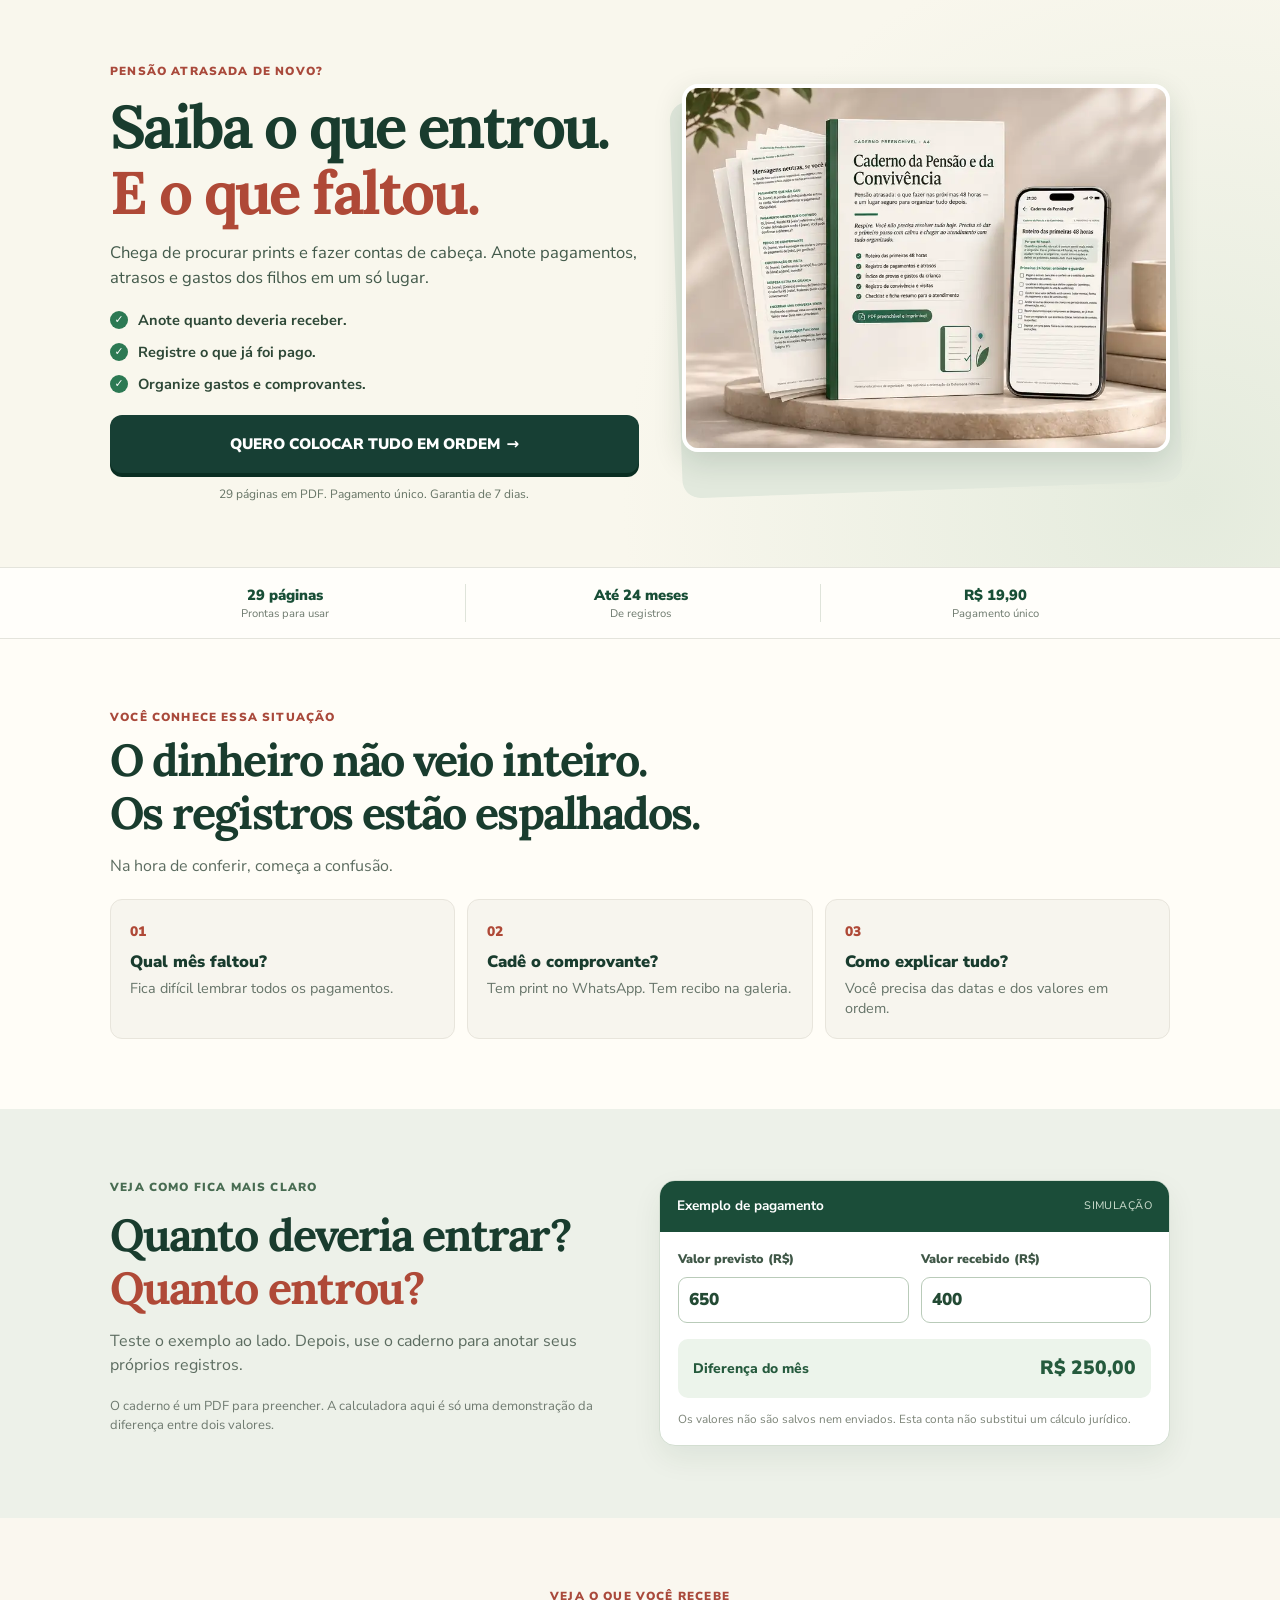
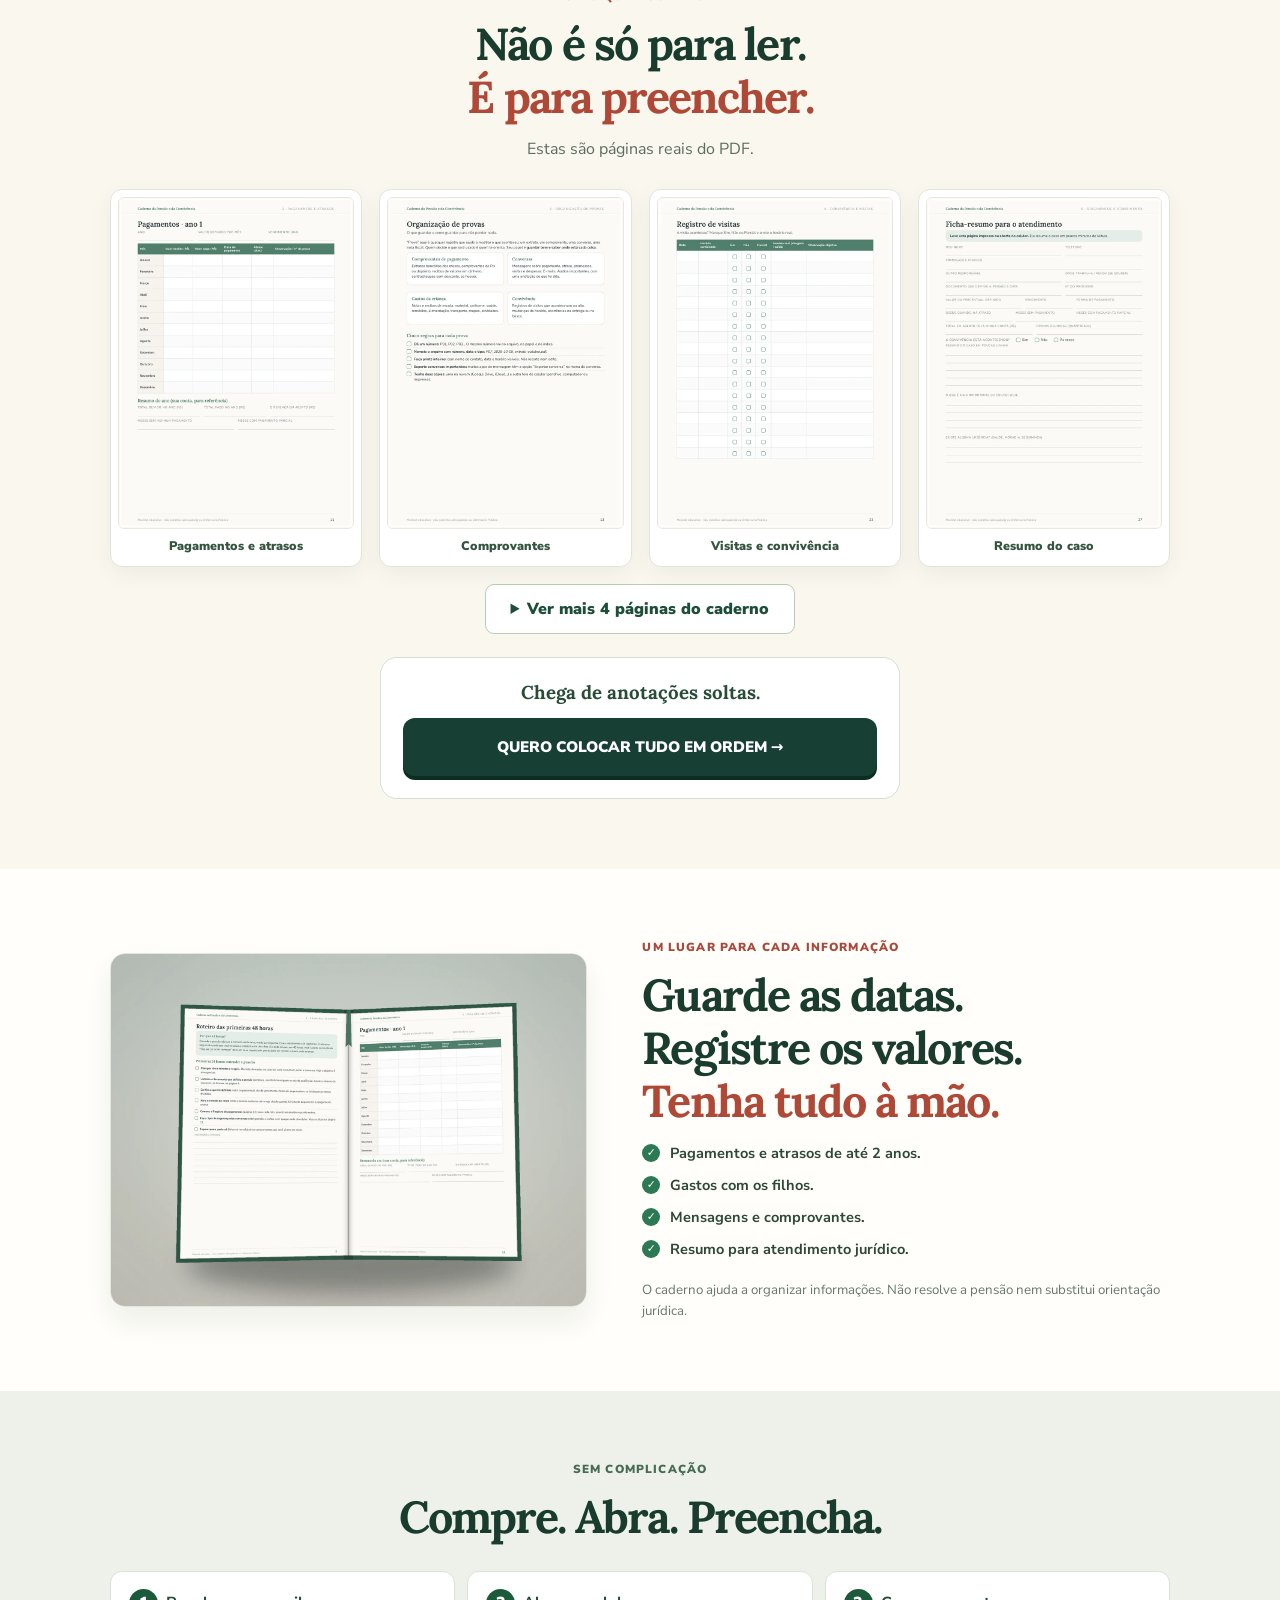
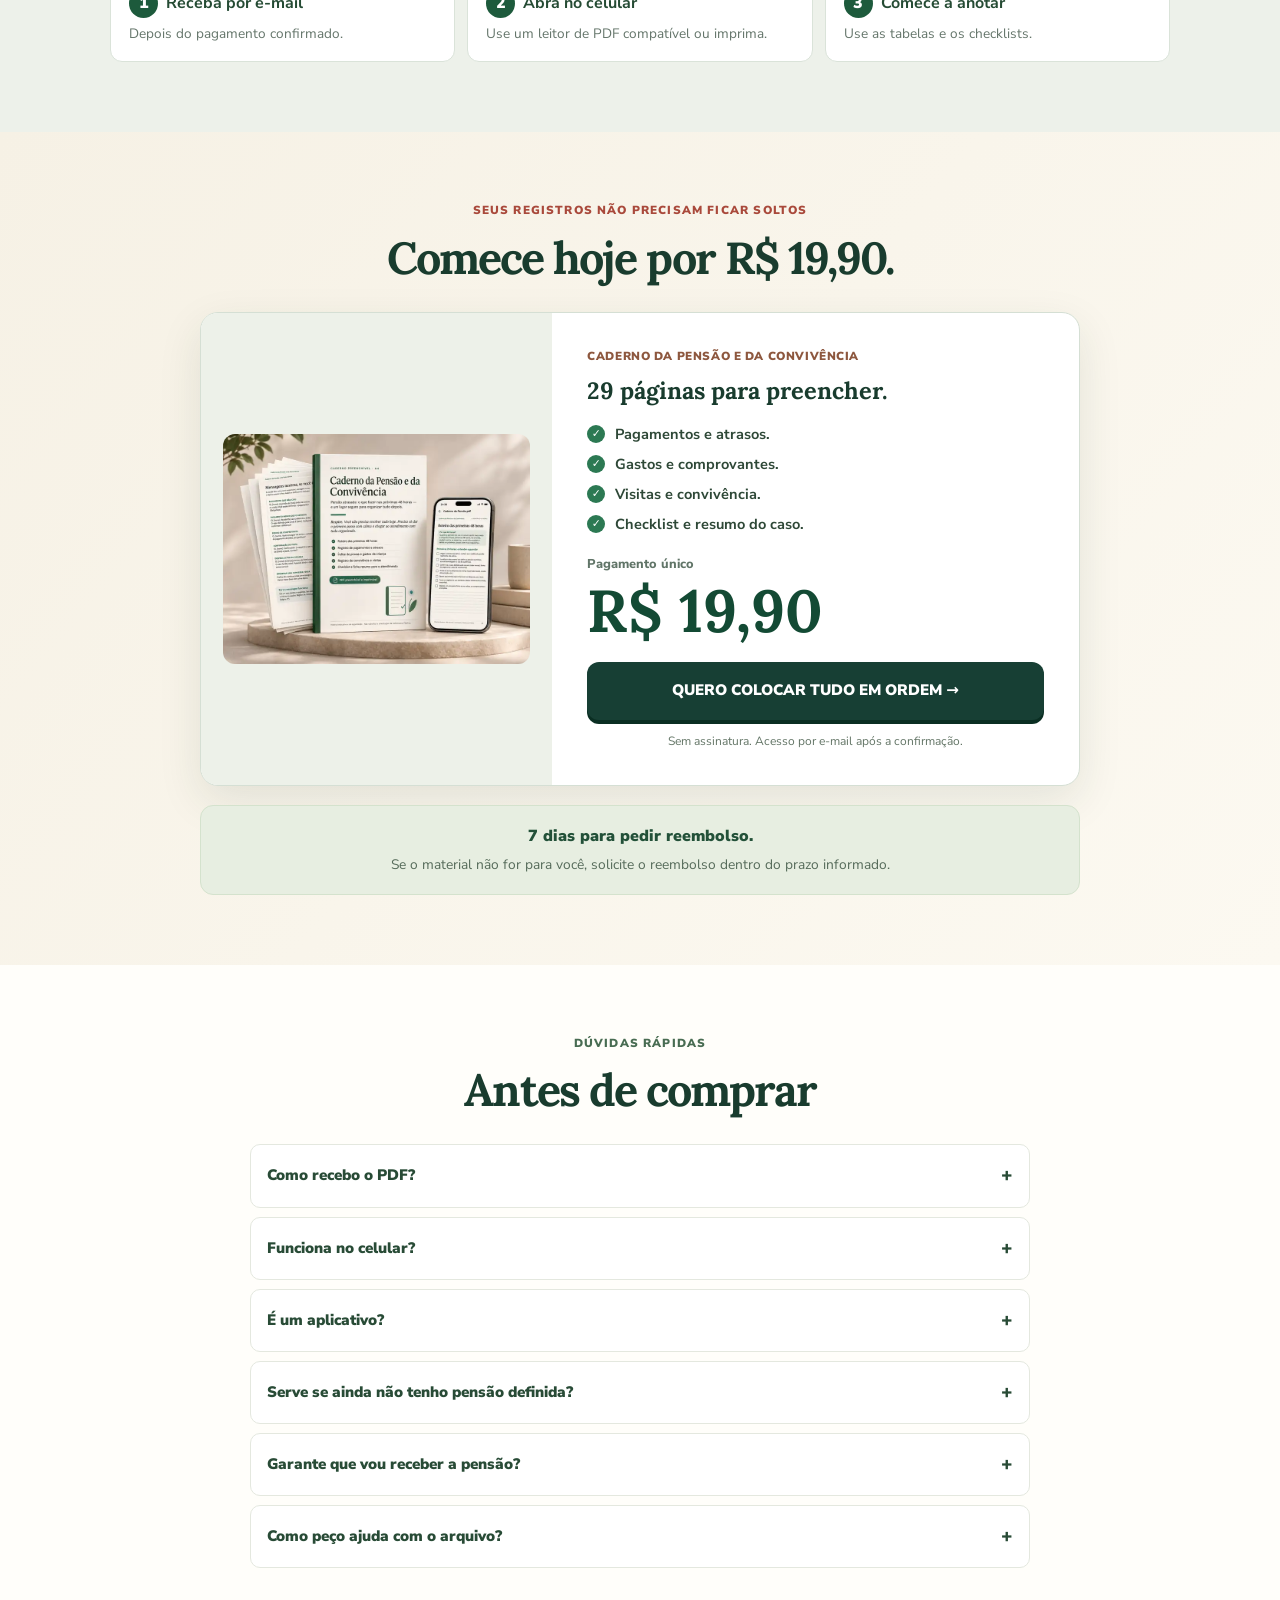
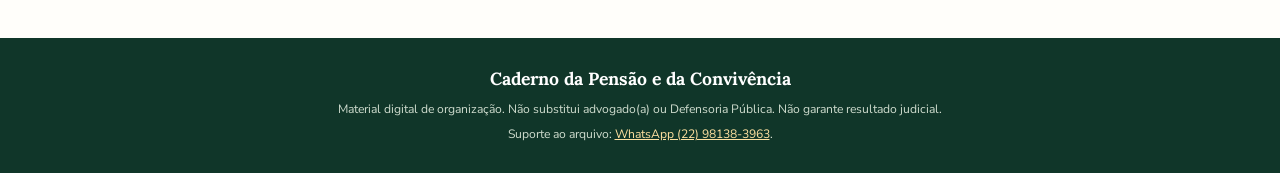
==== commit 4f961b24: "copy: CTA focado em colocar registros da pensao em ordem" ====
--- a/index.html
+++ b/index.html
@@ -47,7 +47,7 @@
           <li>Organize gastos e comprovantes.</li>
         </ul>
         <div class="hero-buy">
-          <a class="btn buy" href="https://checkout.wiven.com.br/checkout/cmwqzun040dp701ol4zjjmjjb?offer=0DXLAD1">QUERO MEU CADERNO · R$ 19,90 <span aria-hidden="true">→</span></a>
+          <a class="btn buy" href="https://checkout.wiven.com.br/checkout/cmwqzun040dp701ol4zjjmjjb?offer=0DXLAD1">QUERO COLOCAR TUDO EM ORDEM <span aria-hidden="true">→</span></a>
           <p class="micro">29 páginas em PDF. Pagamento único. Garantia de 7 dias.</p>
         </div>
       </div>
@@ -122,7 +122,7 @@
           <figure><img src="assets/preview-p25.webp" width="782" height="1100" loading="lazy" decoding="async" alt="Checklist de documentos"><figcaption>Documentos</figcaption></figure>
         </div>
       </details>
-      <div class="inline-buy"><strong>Chega de anotações soltas.</strong><a class="btn buy" href="https://checkout.wiven.com.br/checkout/cmwqzun040dp701ol4zjjmjjb?offer=0DXLAD1">QUERO ORGANIZAR TUDO · R$ 19,90 →</a></div>
+      <div class="inline-buy"><strong>Chega de anotações soltas.</strong><a class="btn buy" href="https://checkout.wiven.com.br/checkout/cmwqzun040dp701ol4zjjmjjb?offer=0DXLAD1">QUERO COLOCAR TUDO EM ORDEM →</a></div>
     </div>
   </section>
 
@@ -170,7 +170,7 @@
           </ul>
           <p class="once">Pagamento único</p>
           <div class="price-number">R$ 19,90</div>
-          <a class="btn buy" href="https://checkout.wiven.com.br/checkout/cmwqzun040dp701ol4zjjmjjb?offer=0DXLAD1">QUERO RECEBER MEU PDF →</a>
+          <a class="btn buy" href="https://checkout.wiven.com.br/checkout/cmwqzun040dp701ol4zjjmjjb?offer=0DXLAD1">QUERO COLOCAR TUDO EM ORDEM →</a>
           <p class="micro dark">Sem assinatura. Acesso por e-mail após a confirmação.</p>
         </div>
       </div>
@@ -199,10 +199,6 @@
     <p>Suporte ao arquivo: <a href="https://wa.me/5522981383963" rel="noopener noreferrer">WhatsApp (22) 98138-3963</a>.</p>
   </div>
 </footer>
-<div class="sticky" id="sticky" aria-label="Comprar o Caderno da Pensão">
-  <div><small>Pagamento único</small><strong>R$ 19,90</strong></div>
-  <a class="buy" href="https://checkout.wiven.com.br/checkout/cmwqzun040dp701ol4zjjmjjb?offer=0DXLAD1">QUERO MEU PDF →</a>
-</div>
 <script>
 (function(){
   'use strict';
@@ -223,12 +219,6 @@
       el.href=u.toString();
     });
   }catch(e){}
-  var hero=document.querySelector('.hero'),bar=document.getElementById('sticky');
-  if(hero&&bar&&'IntersectionObserver' in window){
-    new IntersectionObserver(function(es){es.forEach(function(e){
-      bar.classList.toggle('show',!e.isIntersecting&&e.boundingClientRect.top<0);
-    });},{threshold:0}).observe(hero);
-  }
 })();
 </script>
 </body>
--- a/landing-black.css
+++ b/landing-black.css
@@ -10,8 +10,8 @@
 .how{background:#edf1ea}.step-grid{display:grid;gap:12px}.step-grid>div{padding:17px 18px;background:white;border-radius:12px;border:1px solid #dae3d9}.step-grid span{display:inline-grid;place-items:center;background:#1d5a3c;color:white;width:29px;height:29px;border-radius:50%;font-weight:900;margin-right:8px}.step-grid strong{color:#254b34}.step-grid p{margin:6px 0 0;color:#64756a;font-size:.85rem}
 .price{background:linear-gradient(130deg,#f6f1e5,#fcf9f1)}.offer{display:grid;max-width:880px;margin:auto;background:#fff;border:1px solid #d5dfd4;border-radius:18px;overflow:hidden;box-shadow:0 15px 44px rgba(26,61,39,.1)}.offer-image{padding:18px;background:#edf1e9;display:flex;align-items:center}.offer-image img{border-radius:12px}.offer-content{padding:23px}.offer-label{font-size:.73rem;font-weight:900;letter-spacing:.05em;color:#8d573e;margin:0 0 10px}.offer-content h3{font:700 1.47rem/1.2 var(--title);margin:0 0 19px}.offer .ticks{gap:8px}.once{font-size:.8rem;color:#617568;font-weight:800;margin:15px 0 0}.price-number{font:700 clamp(2.7rem,9vw,3.7rem)/1.2 var(--title);color:#134a34;margin:0 0 16px}.micro.dark{color:#637566}.guarantee{max-width:880px;margin:19px auto 0;padding:18px;background:#e7eee1;border:1px solid #d4e2cd;border-radius:13px;text-align:center}.guarantee strong{color:#235139;font-weight:900}.guarantee p{font-size:.86rem;color:#566b5a;margin:6px 0 0}
 .faq{background:#fffefa}.faq-list{display:grid;gap:9px;max-width:780px;margin:auto}.faq-list details{padding:0 16px;border:1px solid #e4e8df;border-radius:10px;background:#fff}.faq-list summary{padding:16px 0;cursor:pointer;font-size:.95rem;font-weight:900;color:#284b36;list-style:none;display:flex;align-items:center;justify-content:space-between;gap:12px}.faq-list summary::-webkit-details-marker{display:none}.faq-list summary:after{content:"+";font-size:1.2rem}.faq-list details[open] summary:after{content:"−"}.faq-list details p{font-size:.87rem;margin:0 0 15px;color:#5b6b60}.faq-list a{color:#1b6a42;text-decoration:underline}
-.footer{background:#103629;color:#cfdcce;text-align:center;padding:29px 0 97px}.footer strong{font:700 1.1rem var(--title);color:#fff}.footer p{font-size:.76rem;line-height:1.45;margin:8px auto 0;max-width:740px}.footer a{color:#ffe1a0}
-.sticky{display:none}
-@media(max-width:639px){.hero-grid{display:flex;flex-direction:column;gap:0}.hero-copy{display:contents}.hero .eyebrow{order:1;margin:0 0 14px}.hero h1{order:2;font-size:clamp(2.28rem,9.5vw,3.2rem);margin:0 0 15px}.lead{order:3;margin-bottom:16px;font-size:.97rem}.hero .ticks{order:4;margin-bottom:17px;gap:7px}.hero-buy{order:5;width:100%}.product{order:6;margin-top:27px;width:100%}.hero .ticks li{font-size:.85rem}.hero-grid{padding-top:24px;padding-bottom:30px}.sticky{display:flex;align-items:center;justify-content:space-between;gap:10px;position:fixed;z-index:25;left:0;right:0;bottom:0;padding:11px 14px calc(11px + env(safe-area-inset-bottom));background:rgba(255,255,251,.98);border-top:1px solid #d4ded2;box-shadow:0 -9px 26px rgba(15,40,20,.13);transform:translateY(120%);transition:transform .2s}.sticky.show{transform:translateY(0)}.sticky small{font-size:.69rem;display:block;color:#5c7060}.sticky strong{font:700 1.04rem var(--title);color:#1b533a}.sticky a{display:flex;align-items:center;justify-content:center;text-decoration:none;background:#174e37;color:white;min-height:43px;border-radius:9px;padding:10px 12px;font-size:.79rem;font-weight:900;white-space:nowrap}}
+.footer{background:#103629;color:#cfdcce;text-align:center;padding:29px 0}.footer strong{font:700 1.1rem var(--title);color:#fff}.footer p{font-size:.76rem;line-height:1.45;margin:8px auto 0;max-width:740px}.footer a{color:#ffe1a0}
+
+@media(max-width:639px){.hero-grid{display:flex;flex-direction:column;gap:0}.hero-copy{display:contents}.hero .eyebrow{order:1;margin:0 0 14px}.hero h1{order:2;font-size:clamp(2.28rem,9.5vw,3.2rem);margin:0 0 15px}.lead{order:3;margin-bottom:16px;font-size:.97rem}.hero .ticks{order:4;margin-bottom:17px;gap:7px}.hero-buy{order:5;width:100%}.product{order:6;margin-top:27px;width:100%}.hero .ticks li{font-size:.85rem}.hero-grid{padding-top:24px;padding-bottom:30px}}
 @media(min-width:640px){.wrap{width:min(100% - 52px,1060px)}.hero-grid{grid-template-columns:minmax(0,1.04fr) minmax(0,.96fr);gap:43px;padding:63px 0}.hero h1{font-size:clamp(2.65rem,4.7vw,4.3rem)}.pain-grid{grid-template-columns:repeat(3,minmax(0,1fr))}.demo-grid{grid-template-columns:repeat(2,minmax(0,1fr));gap:38px}.preview-grid{grid-template-columns:repeat(4,minmax(0,1fr));gap:17px}.feature-grid{grid-template-columns:.95fr 1.05fr;gap:55px}.step-grid{grid-template-columns:repeat(3,minmax(0,1fr))}.offer{grid-template-columns:40% 60%}.offer-content{padding:35px}.offer-image{padding:22px}.section{padding:70px 0}.footer{padding-bottom:29px}}
 @media(prefers-reduced-motion:reduce){html{scroll-behavior:auto}*,*:before,*:after{animation:none!important;transition:none!important}}
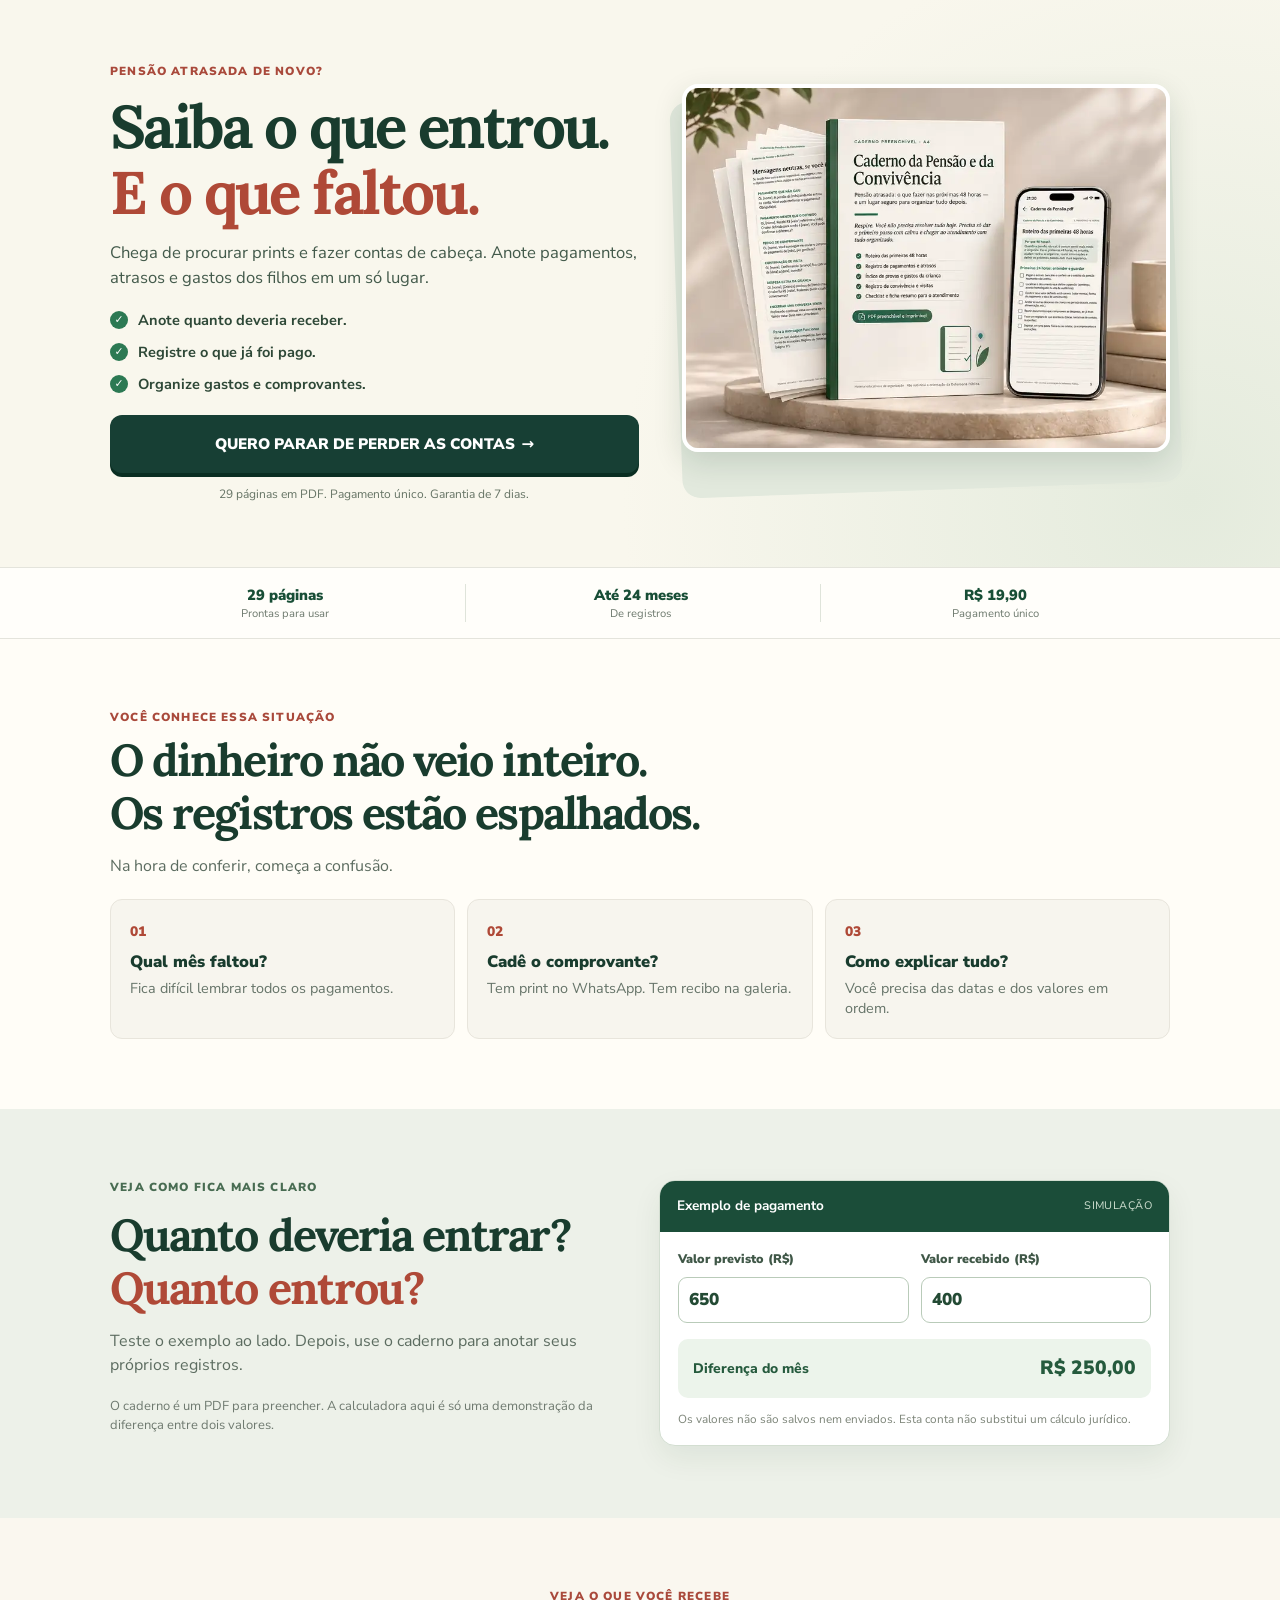
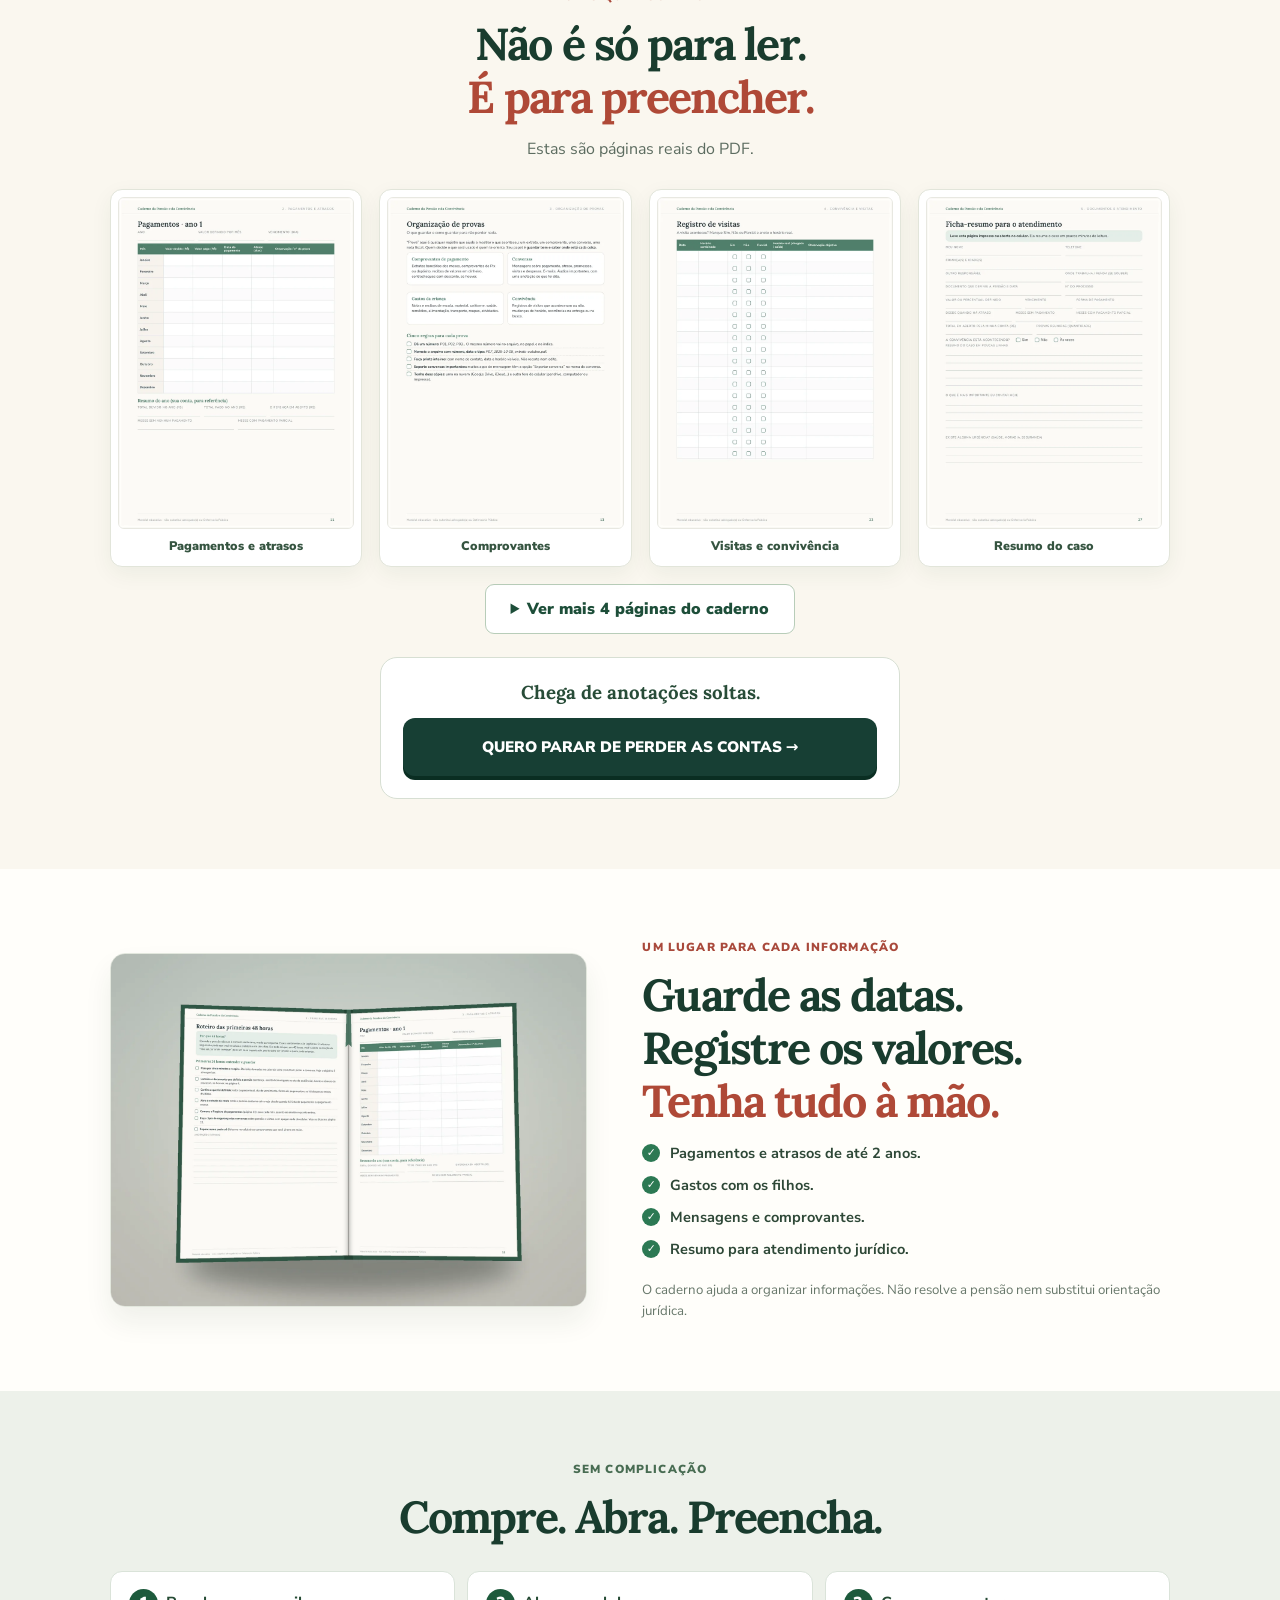
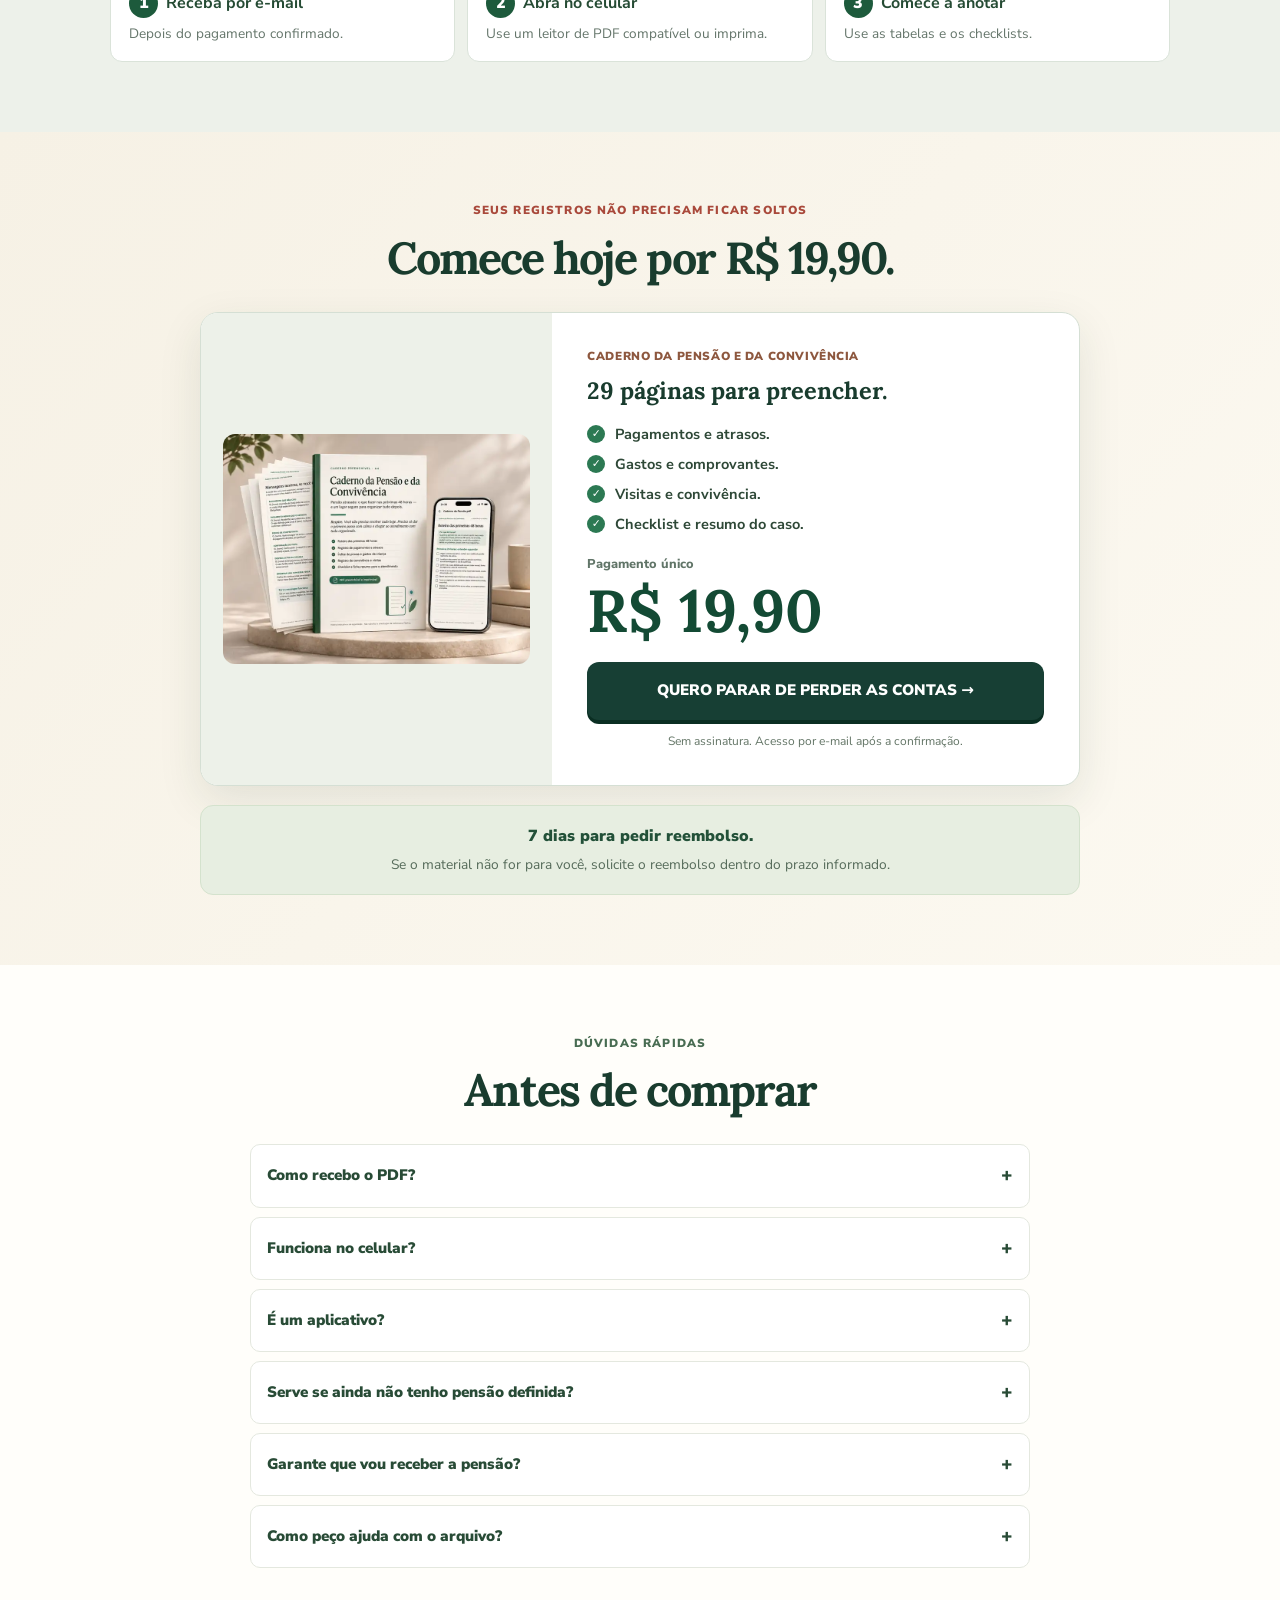
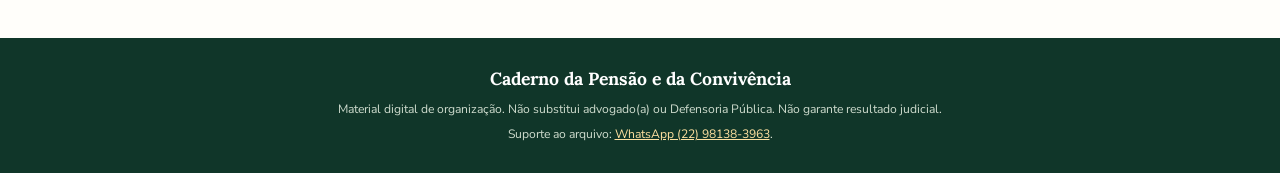
==== commit 71e62b2d: "copy: CTA direto na dor de perder as contas da pensao" ====
--- a/index.html
+++ b/index.html
@@ -47,7 +47,7 @@
           <li>Organize gastos e comprovantes.</li>
         </ul>
         <div class="hero-buy">
-          <a class="btn buy" href="https://checkout.wiven.com.br/checkout/cmwqzun040dp701ol4zjjmjjb?offer=0DXLAD1">QUERO COLOCAR TUDO EM ORDEM <span aria-hidden="true">→</span></a>
+          <a class="btn buy" href="https://checkout.wiven.com.br/checkout/cmwqzun040dp701ol4zjjmjjb?offer=0DXLAD1">QUERO PARAR DE PERDER AS CONTAS <span aria-hidden="true">→</span></a>
           <p class="micro">29 páginas em PDF. Pagamento único. Garantia de 7 dias.</p>
         </div>
       </div>
@@ -122,7 +122,7 @@
           <figure><img src="assets/preview-p25.webp" width="782" height="1100" loading="lazy" decoding="async" alt="Checklist de documentos"><figcaption>Documentos</figcaption></figure>
         </div>
       </details>
-      <div class="inline-buy"><strong>Chega de anotações soltas.</strong><a class="btn buy" href="https://checkout.wiven.com.br/checkout/cmwqzun040dp701ol4zjjmjjb?offer=0DXLAD1">QUERO COLOCAR TUDO EM ORDEM →</a></div>
+      <div class="inline-buy"><strong>Chega de anotações soltas.</strong><a class="btn buy" href="https://checkout.wiven.com.br/checkout/cmwqzun040dp701ol4zjjmjjb?offer=0DXLAD1">QUERO PARAR DE PERDER AS CONTAS →</a></div>
     </div>
   </section>
 
@@ -170,7 +170,7 @@
           </ul>
           <p class="once">Pagamento único</p>
           <div class="price-number">R$ 19,90</div>
-          <a class="btn buy" href="https://checkout.wiven.com.br/checkout/cmwqzun040dp701ol4zjjmjjb?offer=0DXLAD1">QUERO COLOCAR TUDO EM ORDEM →</a>
+          <a class="btn buy" href="https://checkout.wiven.com.br/checkout/cmwqzun040dp701ol4zjjmjjb?offer=0DXLAD1">QUERO PARAR DE PERDER AS CONTAS →</a>
           <p class="micro dark">Sem assinatura. Acesso por e-mail após a confirmação.</p>
         </div>
       </div>
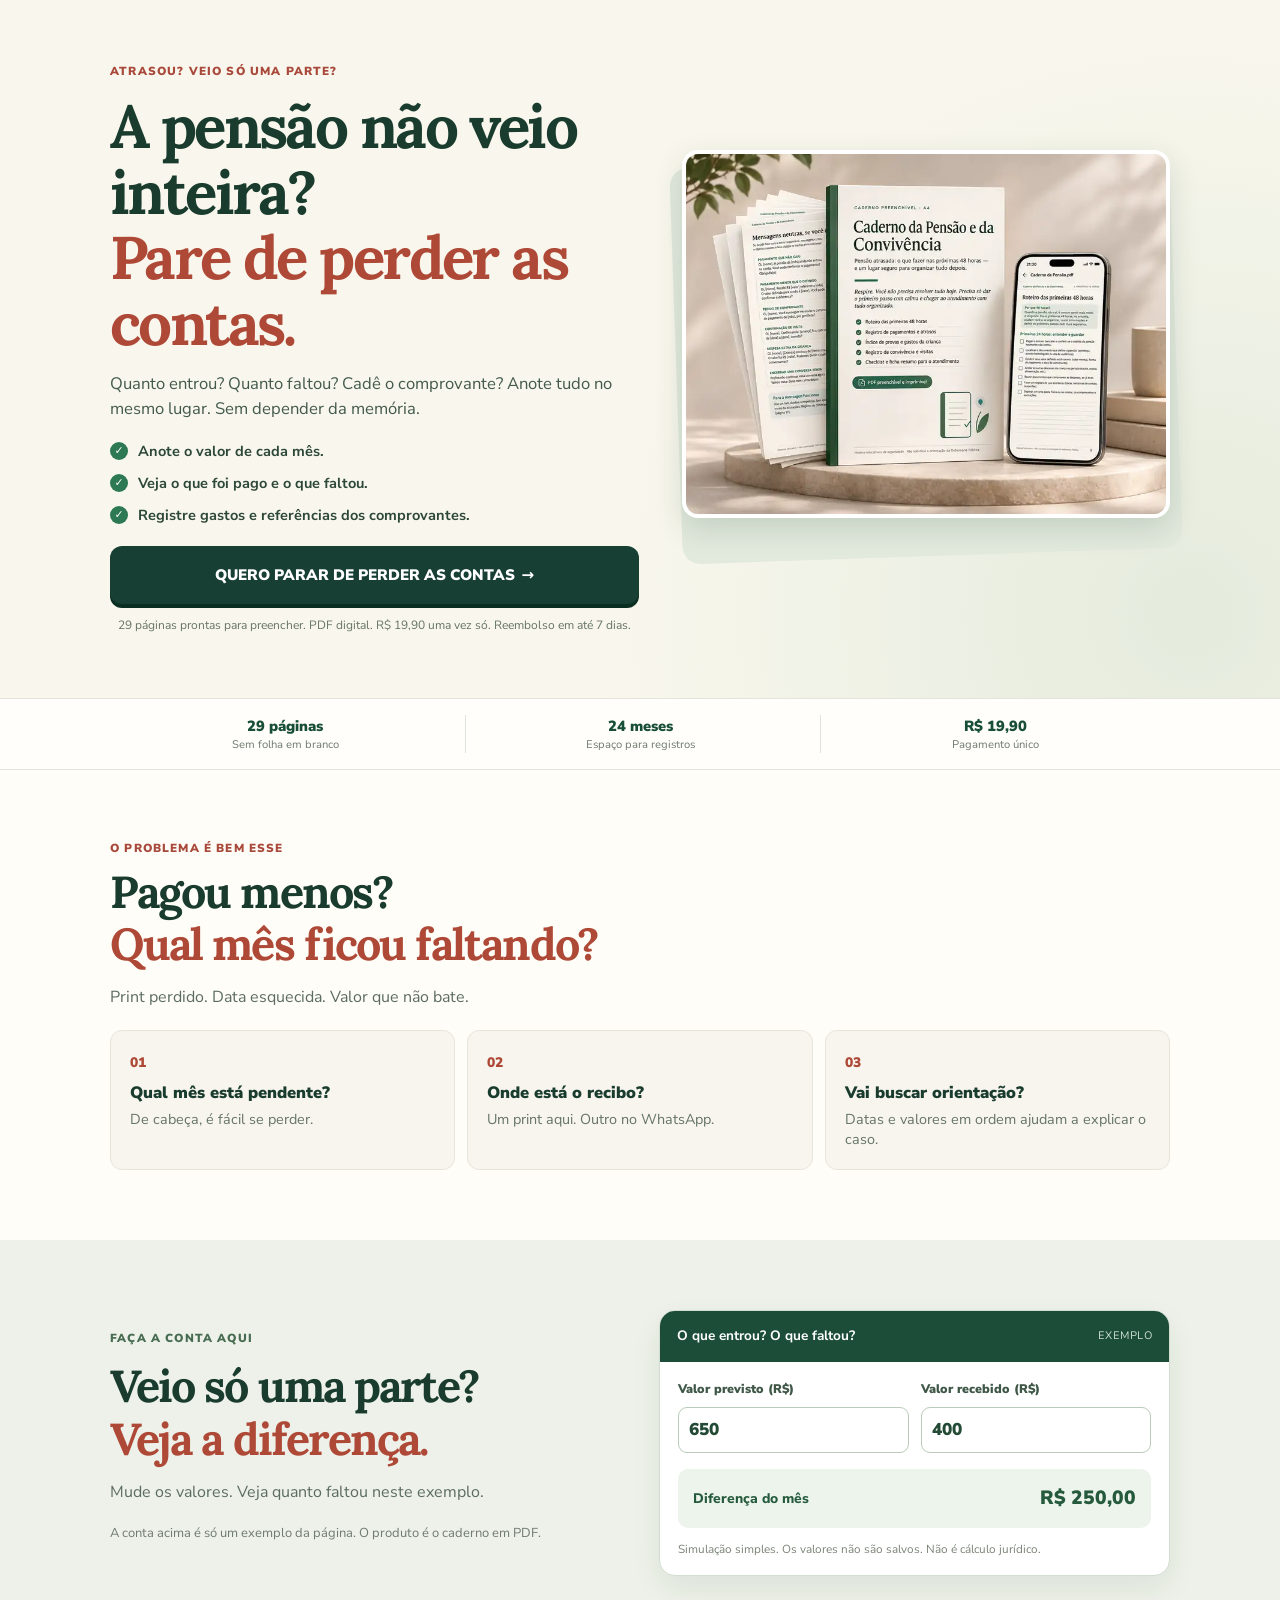
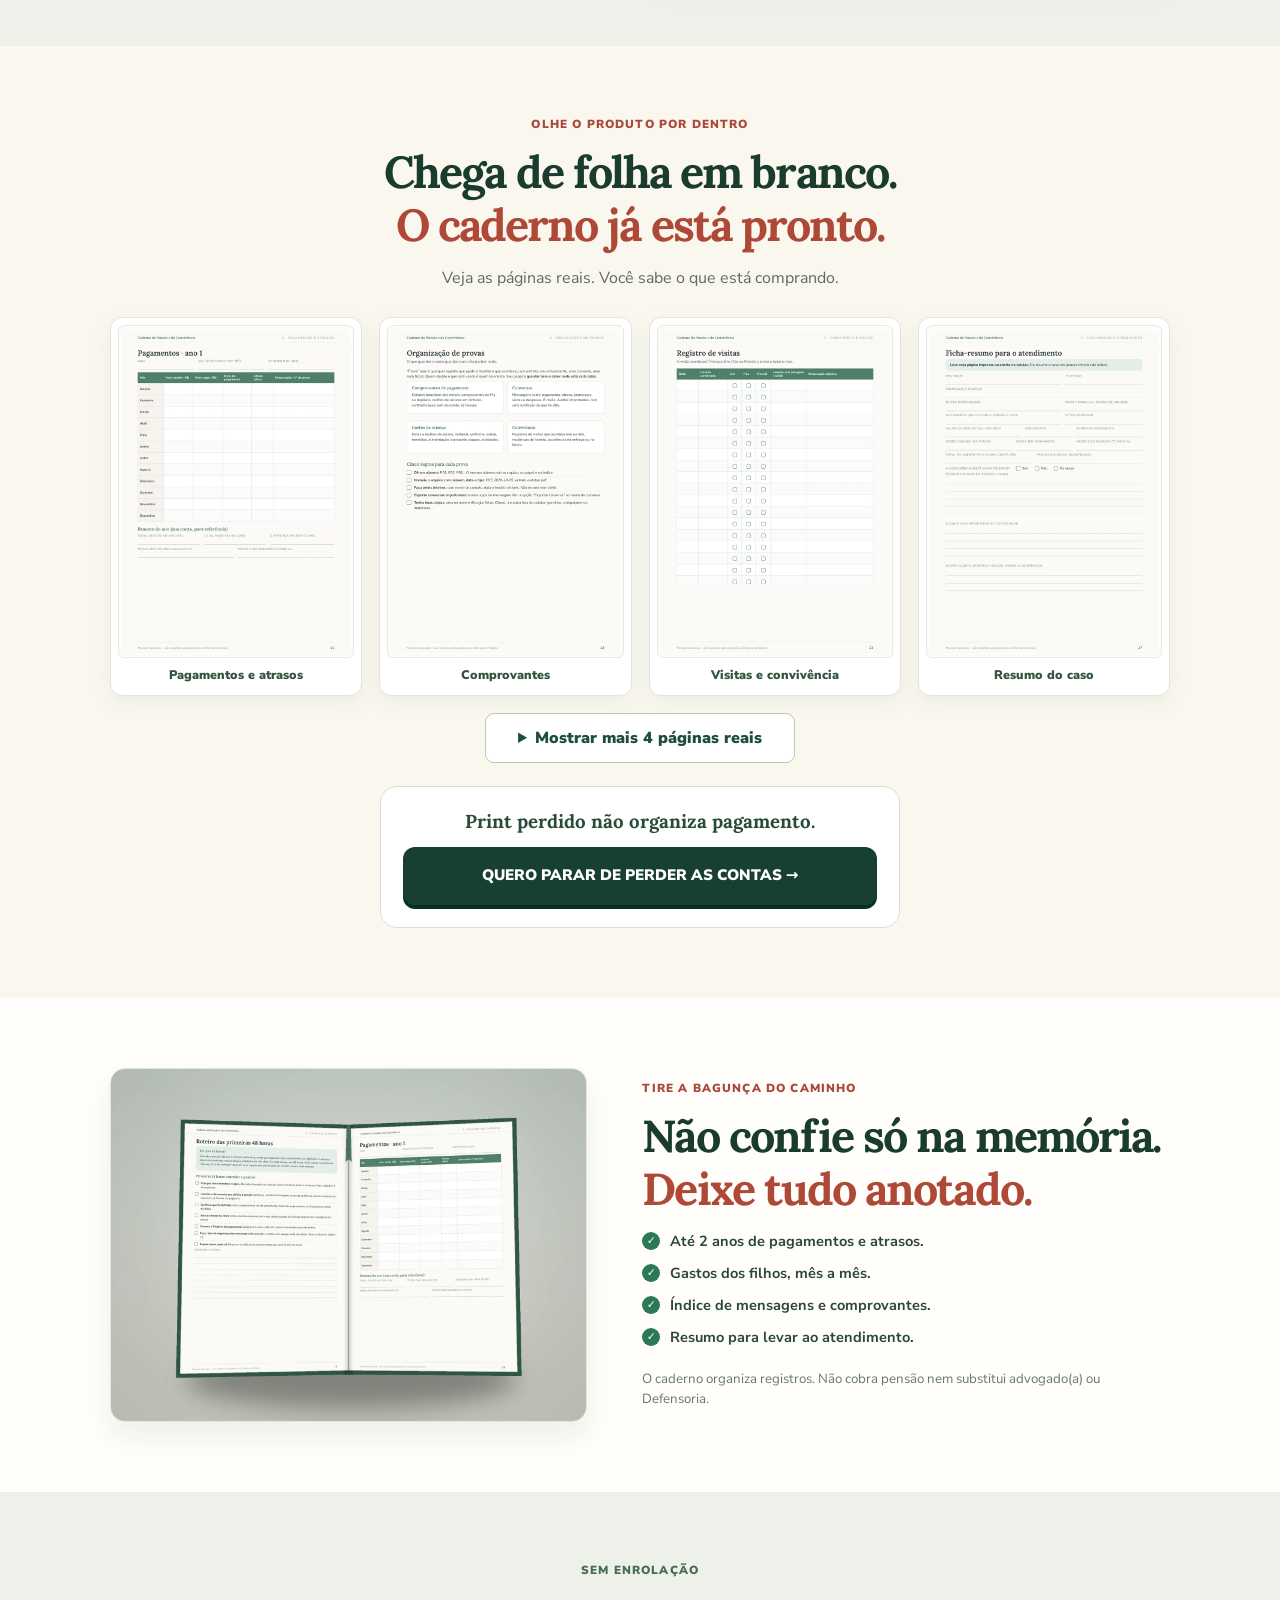
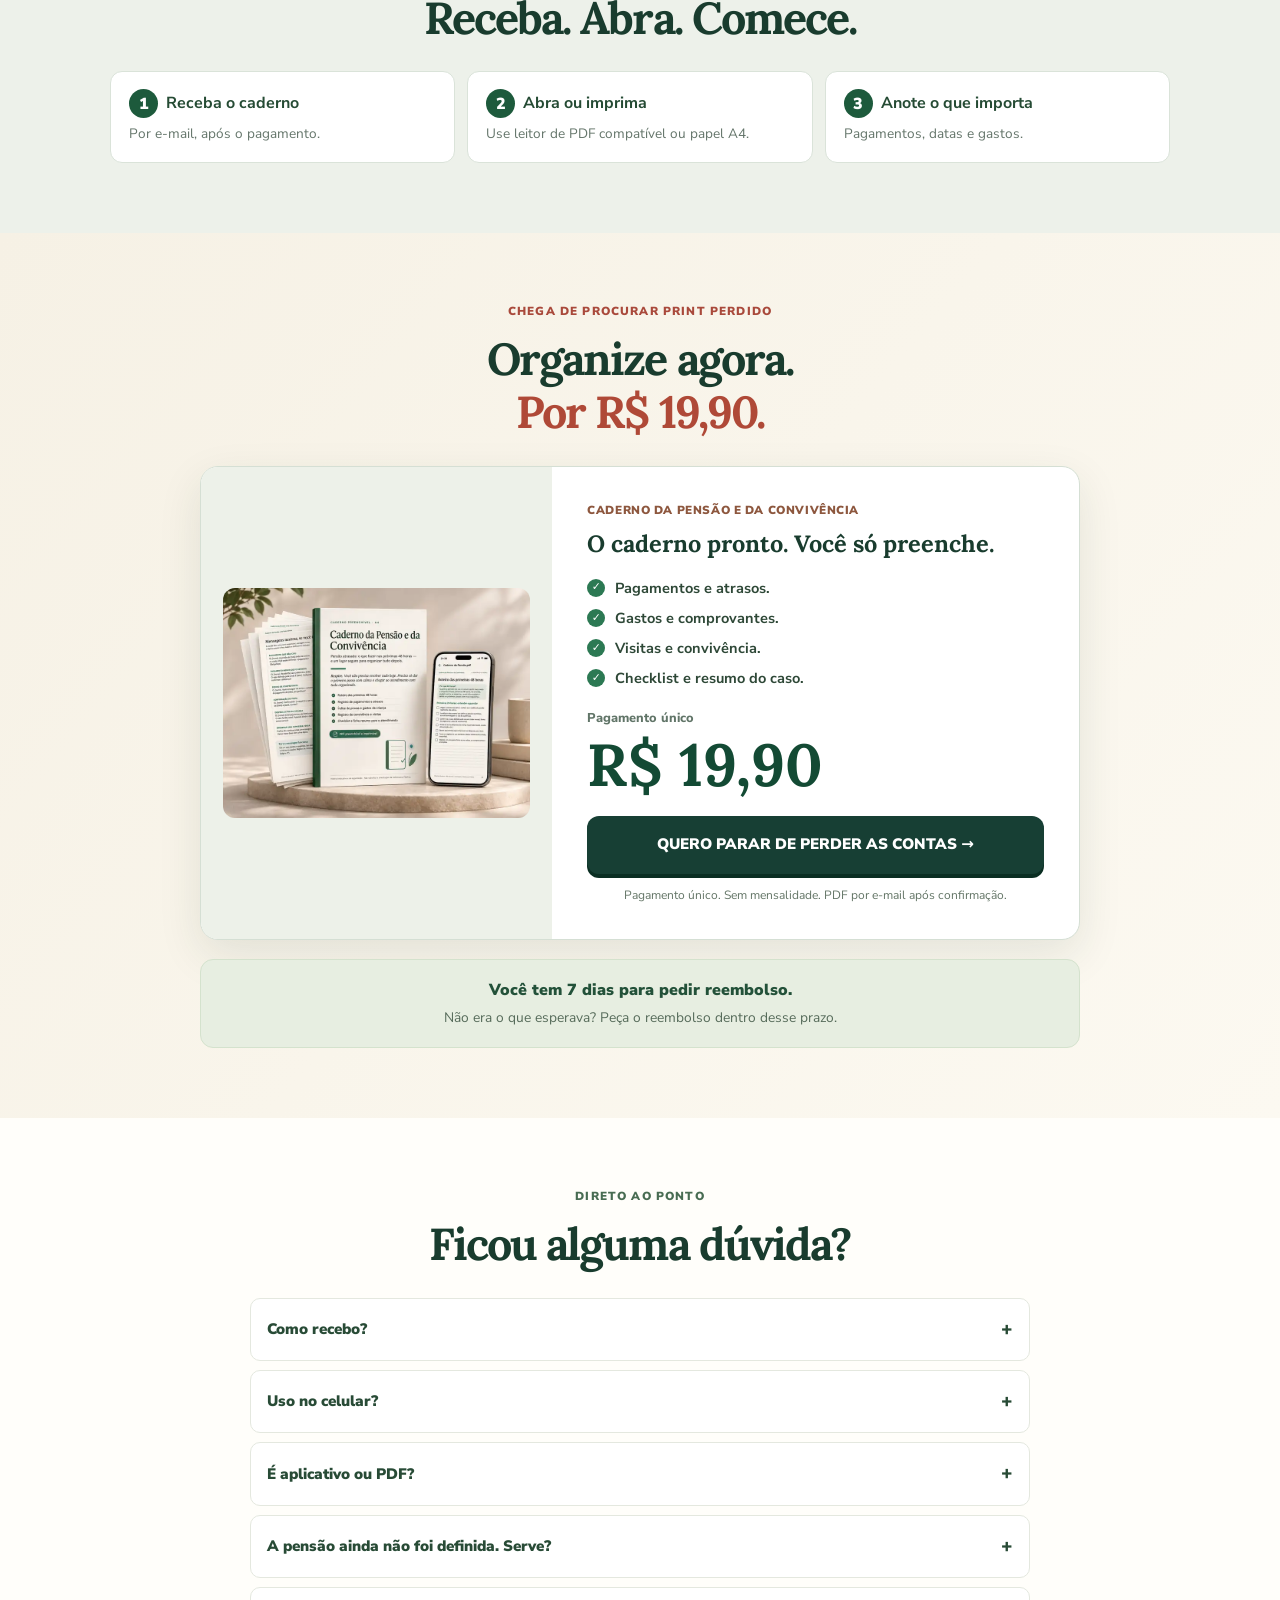
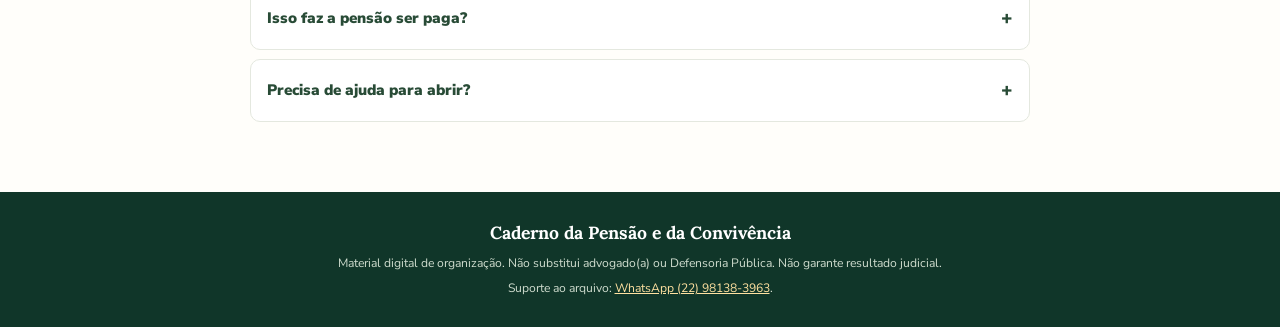
==== commit df671cad: "copy: refaz toda a landing com frases curtas e foco na dor real" ====
--- a/index.html
+++ b/index.html
@@ -5,13 +5,13 @@
 <meta name="viewport" content="width=device-width,initial-scale=1">
 <meta name="theme-color" content="#f9f6ef">
 <meta name="robots" content="index,follow">
-<title>Pensão atrasada? Organize valores e comprovantes | Caderno da Pensão</title>
-<meta name="description" content="Pensão atrasada? Anote o que entrou, o que faltou e os gastos dos filhos. Caderno digital com 29 páginas por R$ 19,90.">
+<title>Pensão atrasou? Pare de perder as contas | Caderno da Pensão</title>
+<meta name="description" content="A pensão não veio inteira? Chega de perder pagamentos e comprovantes. Anote tudo em 29 páginas prontas para preencher. R$ 19,90.">
 <link rel="canonical" href="https://pensao.mundoimprimivel.online/">
 <meta property="og:type" content="website">
 <meta property="og:locale" content="pt_BR">
-<meta property="og:title" content="Pensão atrasada? Saiba o que entrou. E o que faltou.">
-<meta property="og:description" content="Um caderno digital para anotar pagamentos, atrasos, gastos e documentos. 29 páginas. R$ 19,90.">
+<meta property="og:title" content="Pensão atrasou de novo? Pare de perder as contas.">
+<meta property="og:description" content="Saiba o que registrar. Confira o que entrou. Anote o que faltou. Caderno digital de 29 páginas por R$ 19,90.">
 <meta property="og:image" content="https://pensao.mundoimprimivel.online/assets/mockup-hero-premium.webp">
 <meta name="twitter:card" content="summary_large_image">
 <link rel="preconnect" href="https://fonts.googleapis.com">
@@ -38,43 +38,43 @@
   <section class="hero" id="inicio" aria-labelledby="titulo">
     <div class="wrap hero-grid">
       <div class="hero-copy">
-        <p class="eyebrow red">PENSÃO ATRASADA DE NOVO?</p>
-        <h1 id="titulo">Saiba o que entrou.<br><em>E o que faltou.</em></h1>
-        <p class="lead">Chega de procurar prints e fazer contas de cabeça. Anote pagamentos, atrasos e gastos dos filhos em um só lugar.</p>
+        <p class="eyebrow red">ATRASOU? VEIO SÓ UMA PARTE?</p>
+        <h1 id="titulo">A pensão não veio inteira?<br><em>Pare de perder as contas.</em></h1>
+        <p class="lead">Quanto entrou? Quanto faltou? Cadê o comprovante? Anote tudo no mesmo lugar. Sem depender da memória.</p>
         <ul class="ticks">
-          <li>Anote quanto deveria receber.</li>
-          <li>Registre o que já foi pago.</li>
-          <li>Organize gastos e comprovantes.</li>
+          <li>Anote o valor de cada mês.</li>
+          <li>Veja o que foi pago e o que faltou.</li>
+          <li>Registre gastos e referências dos comprovantes.</li>
         </ul>
         <div class="hero-buy">
           <a class="btn buy" href="https://checkout.wiven.com.br/checkout/cmwqzun040dp701ol4zjjmjjb?offer=0DXLAD1">QUERO PARAR DE PERDER AS CONTAS <span aria-hidden="true">→</span></a>
-          <p class="micro">29 páginas em PDF. Pagamento único. Garantia de 7 dias.</p>
+          <p class="micro">29 páginas prontas para preencher. PDF digital. R$ 19,90 uma vez só. Reembolso em até 7 dias.</p>
         </div>
       </div>
       <figure class="product">
         <img src="assets/mockup-hero-premium.webp" alt="Caderno da Pensão e da Convivência: páginas e exemplo de visualização no celular" width="800" height="600" fetchpriority="high" decoding="async">
-        <figcaption>PDF para preencher com leitor compatível ou imprimir em A4.</figcaption>
+        <figcaption>É um PDF: preencha em leitor compatível ou imprima em A4.</figcaption>
       </figure>
     </div>
   </section>
 
   <div class="trustline" aria-label="Detalhes do produto">
     <div class="wrap three">
-      <div><strong>29 páginas</strong><small>Prontas para usar</small></div>
-      <div><strong>Até 24 meses</strong><small>De registros</small></div>
+      <div><strong>29 páginas</strong><small>Sem folha em branco</small></div>
+      <div><strong>24 meses</strong><small>Espaço para registros</small></div>
       <div><strong>R$ 19,90</strong><small>Pagamento único</small></div>
     </div>
   </div>
 
   <section class="section problems" id="problema">
     <div class="wrap">
-      <p class="eyebrow red">VOCÊ CONHECE ESSA SITUAÇÃO</p>
-      <h2>O dinheiro não veio inteiro.<br>Os registros estão espalhados.</h2>
-      <p class="sub">Na hora de conferir, começa a confusão.</p>
+      <p class="eyebrow red">O PROBLEMA É BEM ESSE</p>
+      <h2>Pagou menos?<br><em>Qual mês ficou faltando?</em></h2>
+      <p class="sub">Print perdido. Data esquecida. Valor que não bate.</p>
       <div class="pain-grid">
-        <article><span class="pain-icon">01</span><h3>Qual mês faltou?</h3><p>Fica difícil lembrar todos os pagamentos.</p></article>
-        <article><span class="pain-icon">02</span><h3>Cadê o comprovante?</h3><p>Tem print no WhatsApp. Tem recibo na galeria.</p></article>
-        <article><span class="pain-icon">03</span><h3>Como explicar tudo?</h3><p>Você precisa das datas e dos valores em ordem.</p></article>
+        <article><span class="pain-icon">01</span><h3>Qual mês está pendente?</h3><p>De cabeça, é fácil se perder.</p></article>
+        <article><span class="pain-icon">02</span><h3>Onde está o recibo?</h3><p>Um print aqui. Outro no WhatsApp.</p></article>
+        <article><span class="pain-icon">03</span><h3>Vai buscar orientação?</h3><p>Datas e valores em ordem ajudam a explicar o caso.</p></article>
       </div>
     </div>
   </section>
@@ -82,20 +82,20 @@
   <section class="section demo" id="exemplo">
     <div class="wrap demo-grid">
       <div>
-        <p class="eyebrow">VEJA COMO FICA MAIS CLARO</p>
-        <h2>Quanto deveria entrar?<br><em>Quanto entrou?</em></h2>
-        <p class="sub">Teste o exemplo ao lado. Depois, use o caderno para anotar seus próprios registros.</p>
-        <p class="demo-foot">O caderno é um PDF para preencher. A calculadora aqui é só uma demonstração da diferença entre dois valores.</p>
+        <p class="eyebrow">FAÇA A CONTA AQUI</p>
+        <h2>Veio só uma parte?<br><em>Veja a diferença.</em></h2>
+        <p class="sub">Mude os valores. Veja quanto faltou neste exemplo.</p>
+        <p class="demo-foot">A conta acima é só um exemplo da página. O produto é o caderno em PDF.</p>
       </div>
       <div class="demo-card">
-        <div class="demo-head"><strong>Exemplo de pagamento</strong><span>SIMULAÇÃO</span></div>
+        <div class="demo-head"><strong>O que entrou? O que faltou?</strong><span>EXEMPLO</span></div>
         <div class="demo-inner">
           <div class="fields">
             <label for="valor-previsto">Valor previsto (R$)<input id="valor-previsto" type="number" value="650" min="0" step="0.01" inputmode="decimal"></label>
             <label for="valor-recebido">Valor recebido (R$)<input id="valor-recebido" type="number" value="400" min="0" step="0.01" inputmode="decimal"></label>
           </div>
           <div class="balance"><span>Diferença do mês</span><output id="valor-diferenca" for="valor-previsto valor-recebido" aria-live="polite">R$ 250,00</output></div>
-          <p class="tiny">Os valores não são salvos nem enviados. Esta conta não substitui um cálculo jurídico.</p>
+          <p class="tiny">Simulação simples. Os valores não são salvos. Não é cálculo jurídico.</p>
         </div>
       </div>
     </div>
@@ -104,9 +104,9 @@
   <section class="section previews" id="previas">
     <div class="wrap">
       <div class="center">
-        <p class="eyebrow red">VEJA O QUE VOCÊ RECEBE</p>
-        <h2>Não é só para ler.<br><em>É para preencher.</em></h2>
-        <p class="sub">Estas são páginas reais do PDF.</p>
+        <p class="eyebrow red">OLHE O PRODUTO POR DENTRO</p>
+        <h2>Chega de folha em branco.<br><em>O caderno já está pronto.</em></h2>
+        <p class="sub">Veja as páginas reais. Você sabe o que está comprando.</p>
       </div>
       <div class="preview-grid">
         <figure><img src="assets/preview-p11.webp" width="782" height="1100" loading="lazy" decoding="async" alt="Página de pagamentos e atrasos"><figcaption>Pagamentos e atrasos</figcaption></figure>
@@ -114,7 +114,7 @@
         <figure><img src="assets/preview-p22.webp" width="782" height="1100" loading="lazy" decoding="async" alt="Página de visitas e convivência"><figcaption>Visitas e convivência</figcaption></figure>
         <figure><img src="assets/preview-p27.webp" width="782" height="1100" loading="lazy" decoding="async" alt="Ficha de resumo para atendimento"><figcaption>Resumo do caso</figcaption></figure>
       </div>
-      <details class="more"><summary>Ver mais 4 páginas do caderno</summary>
+      <details class="more"><summary>Mostrar mais 4 páginas reais</summary>
         <div class="preview-grid extra">
           <figure><img src="assets/preview-p01.webp" width="782" height="1100" loading="lazy" decoding="async" alt="Capa interna"><figcaption>Capa</figcaption></figure>
           <figure><img src="assets/preview-p05.webp" width="782" height="1100" loading="lazy" decoding="async" alt="Roteiro inicial"><figcaption>Primeiros passos</figcaption></figure>
@@ -122,7 +122,7 @@
           <figure><img src="assets/preview-p25.webp" width="782" height="1100" loading="lazy" decoding="async" alt="Checklist de documentos"><figcaption>Documentos</figcaption></figure>
         </div>
       </details>
-      <div class="inline-buy"><strong>Chega de anotações soltas.</strong><a class="btn buy" href="https://checkout.wiven.com.br/checkout/cmwqzun040dp701ol4zjjmjjb?offer=0DXLAD1">QUERO PARAR DE PERDER AS CONTAS →</a></div>
+      <div class="inline-buy"><strong>Print perdido não organiza pagamento.</strong><a class="btn buy" href="https://checkout.wiven.com.br/checkout/cmwqzun040dp701ol4zjjmjjb?offer=0DXLAD1">QUERO PARAR DE PERDER AS CONTAS →</a></div>
     </div>
   </section>
 
@@ -130,38 +130,38 @@
     <div class="wrap feature-grid">
       <figure><img src="assets/mockup-caderno-aberto.webp" width="1600" height="1184" loading="lazy" decoding="async" alt="Caderno aberto com páginas de preenchimento"></figure>
       <div>
-        <p class="eyebrow red">UM LUGAR PARA CADA INFORMAÇÃO</p>
-        <h2>Guarde as datas.<br>Registre os valores.<br><em>Tenha tudo à mão.</em></h2>
+        <p class="eyebrow red">TIRE A BAGUNÇA DO CAMINHO</p>
+        <h2>Não confie só na memória.<br><em>Deixe tudo anotado.</em></h2>
         <ul class="ticks">
-          <li>Pagamentos e atrasos de até 2 anos.</li>
-          <li>Gastos com os filhos.</li>
-          <li>Mensagens e comprovantes.</li>
-          <li>Resumo para atendimento jurídico.</li>
+          <li>Até 2 anos de pagamentos e atrasos.</li>
+          <li>Gastos dos filhos, mês a mês.</li>
+          <li>Índice de mensagens e comprovantes.</li>
+          <li>Resumo para levar ao atendimento.</li>
         </ul>
-        <p class="small-note">O caderno ajuda a organizar informações. Não resolve a pensão nem substitui orientação jurídica.</p>
+        <p class="small-note">O caderno organiza registros. Não cobra pensão nem substitui advogado(a) ou Defensoria.</p>
       </div>
     </div>
   </section>
 
   <section class="section how" id="como-funciona">
     <div class="wrap">
-      <div class="center"><p class="eyebrow">SEM COMPLICAÇÃO</p><h2>Compre. Abra. Preencha.</h2></div>
+      <div class="center"><p class="eyebrow">SEM ENROLAÇÃO</p><h2>Receba. Abra. Comece.</h2></div>
       <div class="step-grid">
-        <div><span>1</span><strong>Receba por e-mail</strong><p>Depois do pagamento confirmado.</p></div>
-        <div><span>2</span><strong>Abra no celular</strong><p>Use um leitor de PDF compatível ou imprima.</p></div>
-        <div><span>3</span><strong>Comece a anotar</strong><p>Use as tabelas e os checklists.</p></div>
+        <div><span>1</span><strong>Receba o caderno</strong><p>Por e-mail, após o pagamento.</p></div>
+        <div><span>2</span><strong>Abra ou imprima</strong><p>Use leitor de PDF compatível ou papel A4.</p></div>
+        <div><span>3</span><strong>Anote o que importa</strong><p>Pagamentos, datas e gastos.</p></div>
       </div>
     </div>
   </section>
 
   <section class="section price" id="preco">
     <div class="wrap">
-      <div class="center"><p class="eyebrow red">SEUS REGISTROS NÃO PRECISAM FICAR SOLTOS</p><h2>Comece hoje por R$ 19,90.</h2></div>
+      <div class="center"><p class="eyebrow red">CHEGA DE PROCURAR PRINT PERDIDO</p><h2>Organize agora.<br><em>Por R$ 19,90.</em></h2></div>
       <div class="offer">
         <div class="offer-image"><img src="assets/mockup-hero-premium.webp" width="800" height="600" loading="lazy" decoding="async" alt="Caderno da Pensão completo"></div>
         <div class="offer-content">
           <p class="offer-label">CADERNO DA PENSÃO E DA CONVIVÊNCIA</p>
-          <h3>29 páginas para preencher.</h3>
+          <h3>O caderno pronto. Você só preenche.</h3>
           <ul class="ticks">
             <li>Pagamentos e atrasos.</li>
             <li>Gastos e comprovantes.</li>
@@ -171,23 +171,23 @@
           <p class="once">Pagamento único</p>
           <div class="price-number">R$ 19,90</div>
           <a class="btn buy" href="https://checkout.wiven.com.br/checkout/cmwqzun040dp701ol4zjjmjjb?offer=0DXLAD1">QUERO PARAR DE PERDER AS CONTAS →</a>
-          <p class="micro dark">Sem assinatura. Acesso por e-mail após a confirmação.</p>
-        </div>
-      </div>
-      <div class="guarantee"><strong>7 dias para pedir reembolso.</strong><p>Se o material não for para você, solicite o reembolso dentro do prazo informado.</p></div>
+          <p class="micro dark">Pagamento único. Sem mensalidade. PDF por e-mail após confirmação.</p>
+        </div>
+      </div>
+      <div class="guarantee"><strong>Você tem 7 dias para pedir reembolso.</strong><p>Não era o que esperava? Peça o reembolso dentro desse prazo.</p></div>
     </div>
   </section>
 
   <section class="section faq" id="duvidas">
     <div class="wrap">
-      <div class="center"><p class="eyebrow">DÚVIDAS RÁPIDAS</p><h2>Antes de comprar</h2></div>
+      <div class="center"><p class="eyebrow">DIRETO AO PONTO</p><h2>Ficou alguma dúvida?</h2></div>
       <div class="faq-list">
-        <details><summary>Como recebo o PDF?</summary><p>Por e-mail, após a confirmação do pagamento. Confira também a pasta de spam.</p></details>
-        <details><summary>Funciona no celular?</summary><p>Sim. Para preencher, use um leitor de PDF compatível com formulários. Você também pode imprimir.</p></details>
-        <details><summary>É um aplicativo?</summary><p>Não. É um arquivo PDF de 29 páginas. A simulação nesta página não faz parte do arquivo.</p></details>
-        <details><summary>Serve se ainda não tenho pensão definida?</summary><p>Você pode registrar gastos e documentos. Para pedir ou alterar pensão, busque orientação jurídica.</p></details>
-        <details><summary>Garante que vou receber a pensão?</summary><p>Não. O material ajuda na organização. Não garante pagamento nem resultado judicial.</p></details>
-        <details><summary>Como peço ajuda com o arquivo?</summary><p>Fale com nosso suporte no <a href="https://wa.me/5522981383963" rel="noopener noreferrer">WhatsApp</a>.</p></details>
+        <details><summary>Como recebo?</summary><p>Por e-mail após o pagamento aprovado. Confira o spam, se precisar.</p></details>
+        <details><summary>Uso no celular?</summary><p>Sim, com leitor de PDF compatível para preencher. Ou imprima em A4.</p></details>
+        <details><summary>É aplicativo ou PDF?</summary><p>É um PDF de 29 páginas. A calculadora desta página é apenas um exemplo.</p></details>
+        <details><summary>A pensão ainda não foi definida. Serve?</summary><p>Serve para anotar gastos e documentos. Para definir ou alterar a pensão, procure orientação jurídica.</p></details>
+        <details><summary>Isso faz a pensão ser paga?</summary><p>Não. O caderno organiza informações. Não garante pagamento ou resultado na Justiça.</p></details>
+        <details><summary>Precisa de ajuda para abrir?</summary><p>Fale com o suporte pelo <a href="https://wa.me/5522981383963" rel="noopener noreferrer">WhatsApp</a>.</p></details>
       </div>
     </div>
   </section>
